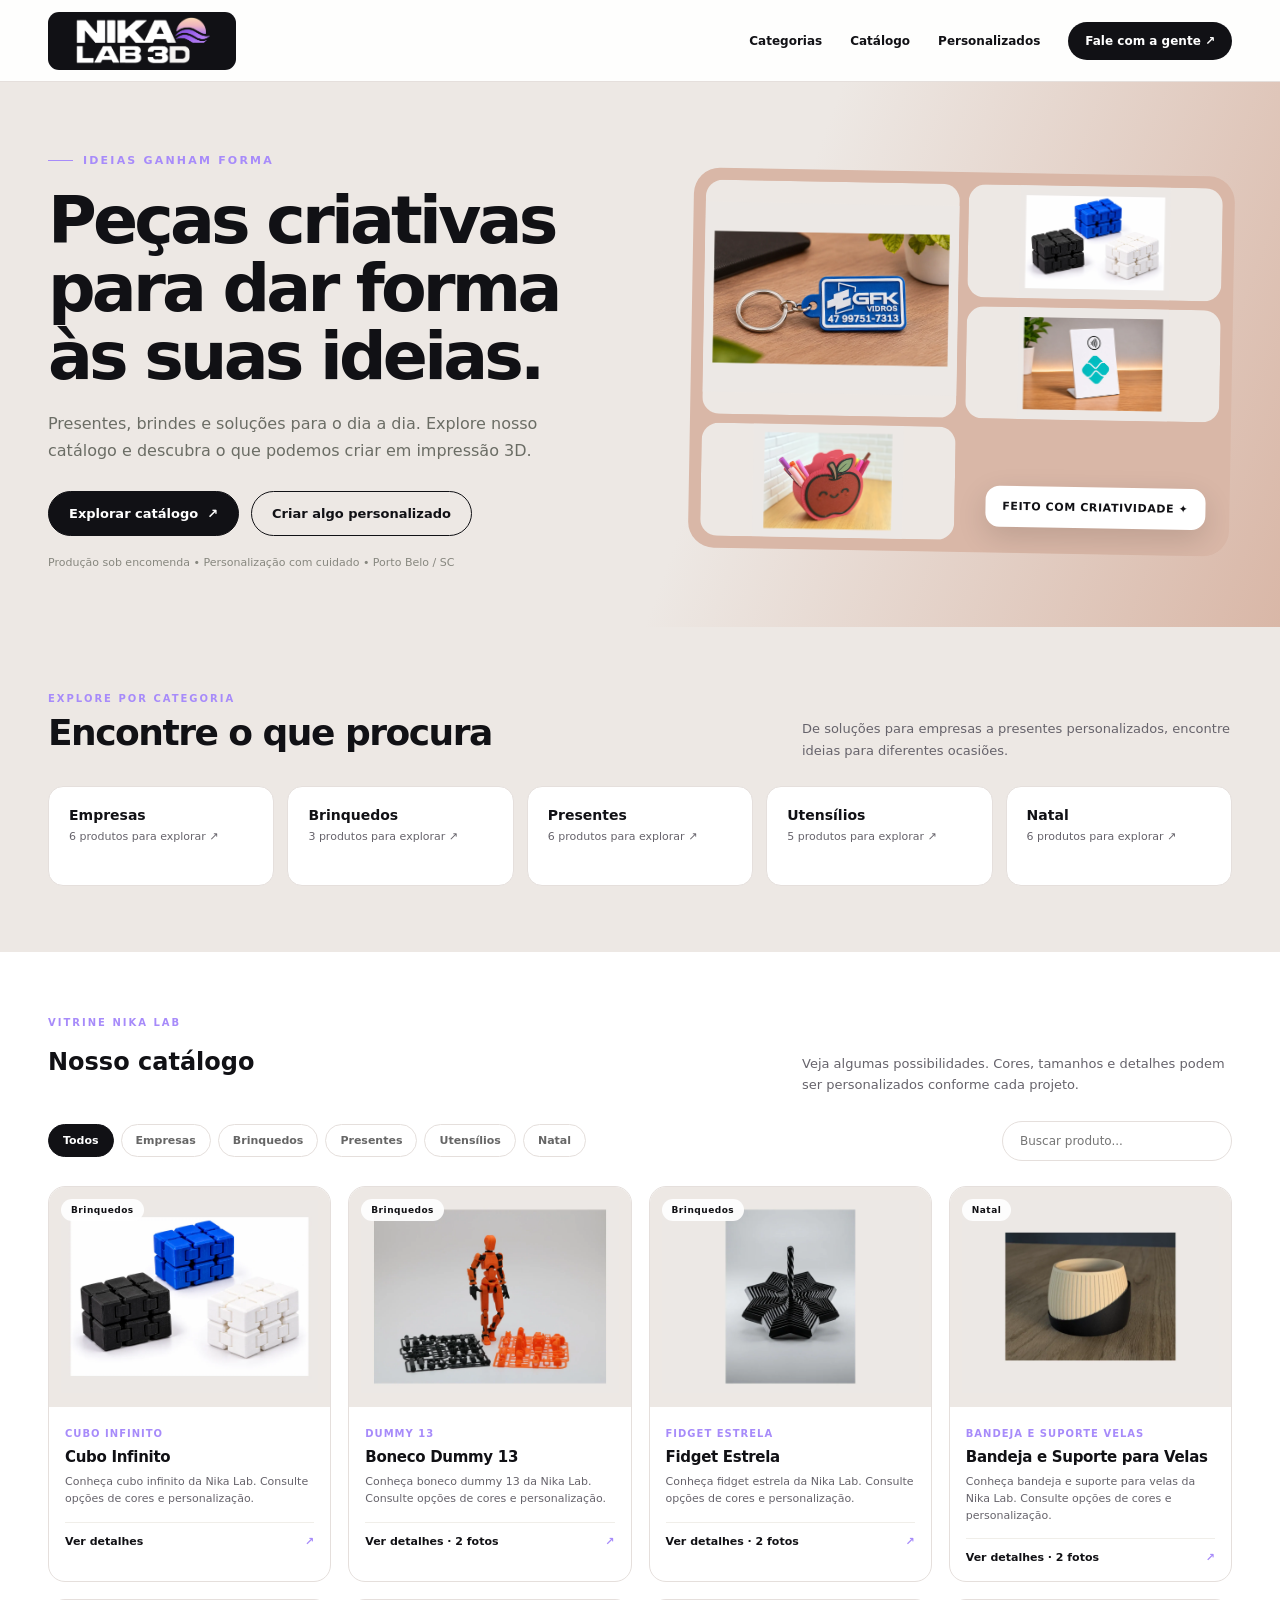
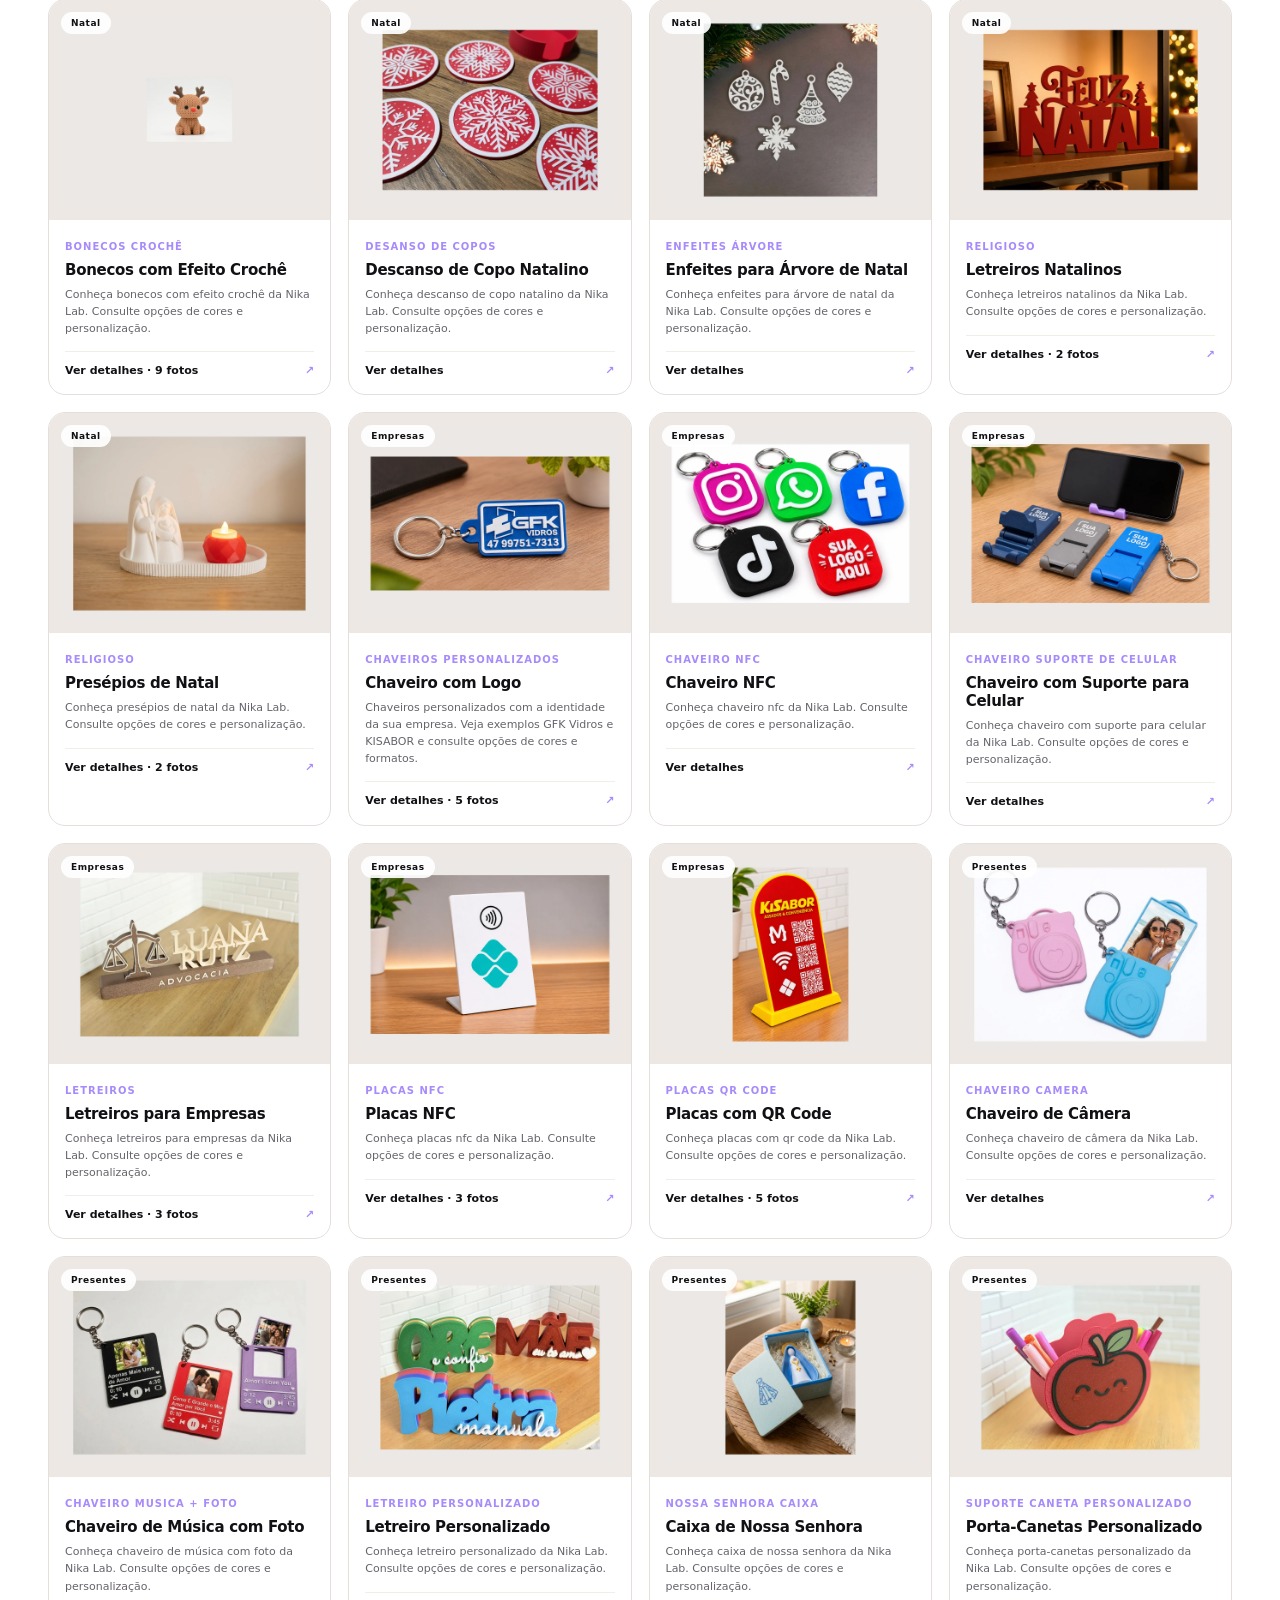
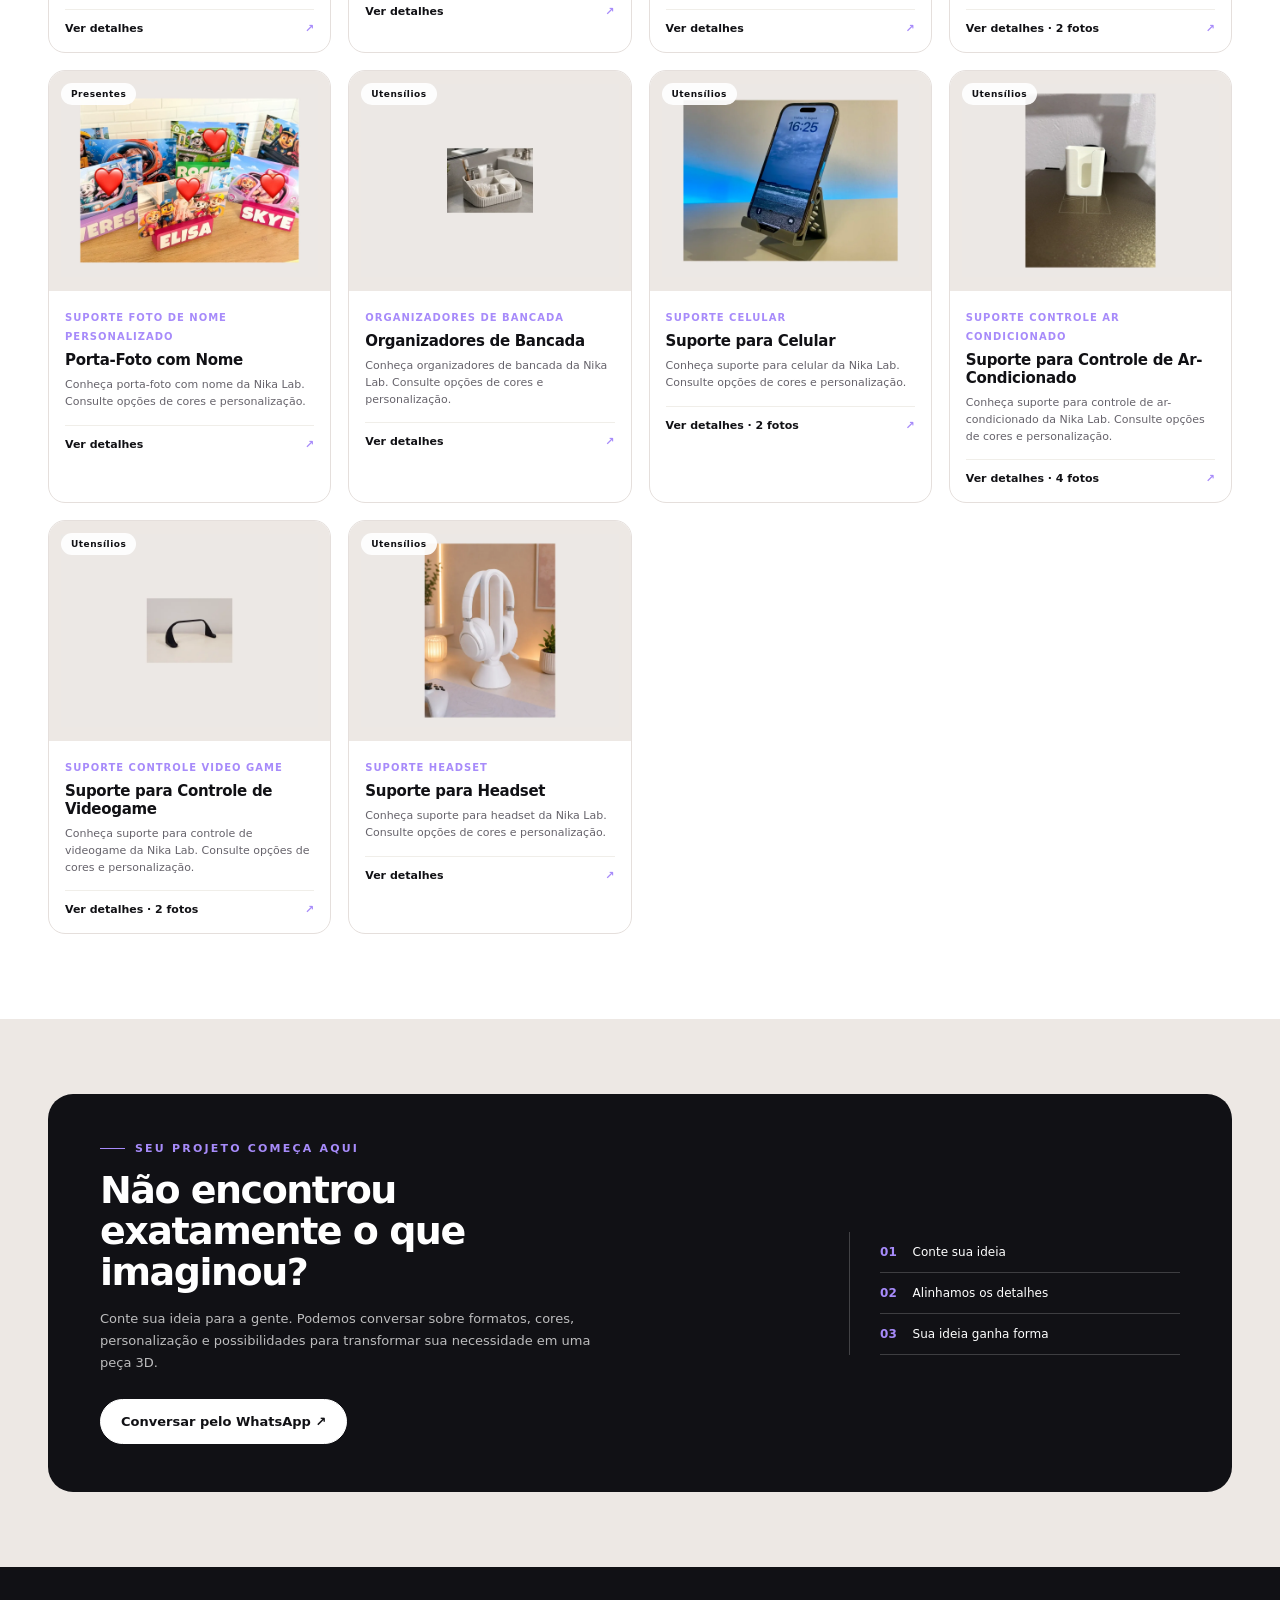
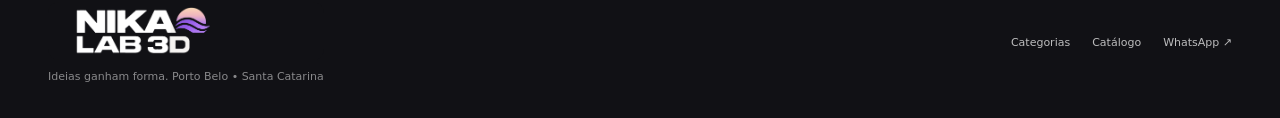
==== index.html @ 54825d22 "ajuste" ====
<!doctype html><html lang="pt-BR">
<head>
<meta charset="utf-8"><meta name="viewport" content="width=device-width,initial-scale=1">
<meta name="description" content="Catálogo Nika Lab 3D — presentes, brindes, soluções criativas e produtos personalizados em impressão 3D.">
<title>Nika Lab 3D | Catálogo</title>
<style>
:root{--ink:#111115;--muted:#66636b;--paper:#ede8e4;--card:#fff;--line:#e5dfdc;--accent:#a78bfa;--accent2:#ede8e4;--green:#111115;--purple:#111115}
*{box-sizing:border-box}html{scroll-behavior:smooth}body{margin:0;background:var(--paper);color:var(--ink);font-family:Inter,ui-sans-serif,system-ui,-apple-system,BlinkMacSystemFont,"Segoe UI",sans-serif}a{color:inherit;text-decoration:none}button{font:inherit;cursor:pointer}.wrap{max-width:1240px;margin:auto;padding:0 28px}
header{height:82px;background:#ffffffed;border-bottom:1px solid var(--line);position:sticky;top:0;z-index:10;backdrop-filter:blur(14px)}.nav{height:100%;display:flex;align-items:center;justify-content:space-between}.brand-logo{display:flex;align-items:center;background:var(--purple);border-radius:11px;padding:5px 9px;height:58px}.brand-logo img{display:block;width:170px;height:48px;object-fit:contain}.navlinks{display:flex;gap:28px;align-items:center;font-size:12px;font-weight:700}.navcta{background:var(--ink);color:#fff;padding:12px 17px;border-radius:999px}
.hero{padding:72px 0 58px;background:linear-gradient(110deg,#f7f6f2 0%,#f7f6f2 58%,#f1e8df 100%);overflow:hidden}.hero-inner{display:grid;grid-template-columns:1.05fr .95fr;gap:45px;align-items:center}.eyebrow{font-size:11px;font-weight:800;letter-spacing:2.2px;text-transform:uppercase;color:var(--accent);display:flex;align-items:center;gap:10px}.eyebrow:before{content:"";width:25px;height:1px;background:var(--accent)}h1{font-size:clamp(42px,5.2vw,68px);line-height:1.02;letter-spacing:-3.8px;margin:20px 0 19px;max-width:610px}.hero p{font-size:16px;line-height:1.7;color:#6b6d65;max-width:490px;margin:0 0 27px}.hero-actions{display:flex;gap:12px;align-items:center;flex-wrap:wrap}.btn{display:inline-flex;align-items:center;justify-content:center;gap:9px;padding:14px 20px;border-radius:999px;font-size:13px;font-weight:750;border:1px solid var(--ink);transition:.2s}.btn.dark{background:var(--ink);color:white}.btn.light{background:transparent}.btn:hover{transform:translateY(-2px)}.hero-note{font-size:11px;color:#87877f;margin-top:20px}.hero-art{height:380px;position:relative;border-radius:26px;background:#e8ded3;overflow:hidden;display:grid;grid-template-columns:1fr 1fr;gap:9px;padding:12px;transform:rotate(1deg)}.hero-art img{width:100%;height:100%;min-height:0;object-fit:cover;border-radius:17px}.hero-art img:first-child{grid-row:span 2}.hero-stamp{position:absolute;bottom:26px;right:24px;background:white;padding:14px 17px;border-radius:14px;box-shadow:0 10px 30px #0002;font-size:11px;font-weight:800;letter-spacing:.6px}
.section{padding:66px 0}.section-head{display:flex;justify-content:space-between;align-items:end;gap:25px;margin-bottom:25px}.kicker{font-size:10px;text-transform:uppercase;letter-spacing:2px;color:var(--accent);font-weight:850}.section h2{font-size:36px;letter-spacing:-1.5px;margin:8px 0}.section-head p{max-width:430px;color:var(--muted);font-size:13px;line-height:1.65;margin:0}.category-grid{display:grid;grid-template-columns:repeat(5,1fr);gap:13px}.category{background:#fff;border:1px solid var(--line);border-radius:15px;padding:20px;min-height:100px;transition:.2s}.category:hover{transform:translateY(-3px);border-color:#d7c7bb}.category b{display:block;font-size:14px}.category span{font-size:11px;color:var(--muted);display:block;margin-top:7px}
.catalog{padding:65px 0 85px;background:#fff}.catalog-tools{display:flex;justify-content:space-between;gap:15px;align-items:center;margin:25px 0}.filters{display:flex;gap:7px;flex-wrap:wrap}.filter{border:1px solid var(--line);background:white;border-radius:999px;padding:9px 14px;font-size:11px;font-weight:750;color:#666}.filter.active{background:var(--ink);border-color:var(--ink);color:white}.search{border:1px solid var(--line);border-radius:999px;padding:12px 17px;width:230px;font:inherit;font-size:12px;outline:none}.search:focus{border-color:var(--accent)}.grid{display:grid;grid-template-columns:repeat(4,1fr);gap:17px}.product{border:1px solid var(--line);border-radius:17px;overflow:hidden;background:white;transition:.22s;cursor:pointer}.product:hover{transform:translateY(-4px);box-shadow:0 12px 28px #24251c0d;border-color:#ddd5cb}.product-img{height:220px;background:#f0eee9;position:relative;overflow:hidden;display:flex;align-items:center;justify-content:center}.product-img img{width:100%;height:100%;object-fit:contain;padding:8px;transition:transform .4s}.product:hover .product-img img{transform:scale(1.035)}.tag{position:absolute;top:12px;left:12px;background:#ffffffeb;border-radius:999px;padding:6px 10px;font-size:9px;font-weight:800;letter-spacing:.5px}.product-info{padding:15px 16px 17px}.product-info small{font-size:10px;color:var(--accent);font-weight:800;text-transform:uppercase;letter-spacing:1px}.product-info h3{font-size:15px;margin:7px 0;letter-spacing:-.3px}.product-info p{font-size:11px;line-height:1.55;color:var(--muted);margin:0;min-height:35px}.product-foot{display:flex;justify-content:space-between;align-items:center;border-top:1px solid #f0eee9;margin-top:14px;padding-top:12px;font-size:11px;font-weight:750}.product-foot span:last-child{color:var(--accent)}.no-image{font-size:11px;color:#9b988f;letter-spacing:.3px}
.custom{padding:75px 0}.custom-box{background:var(--green);border-radius:25px;padding:48px 52px;color:white;display:grid;grid-template-columns:1.5fr .7fr;gap:40px;align-items:center}.custom-box h2{font-size:38px;line-height:1.08;letter-spacing:-1.5px;max-width:520px;margin:15px 0}.custom-box p{color:#ffffffb8;font-size:13px;line-height:1.7;max-width:510px}.custom-box .btn{background:white;color:var(--ink);border-color:white;margin-top:12px}.custom-aside{border-left:1px solid #ffffff35;padding-left:30px}.custom-aside div{padding:13px 0;border-bottom:1px solid #ffffff30;font-size:12px}.custom-aside b{color:#f2a48c;margin-right:12px}footer{background:#22231f;color:white;padding:35px 0}.footer-inner{display:flex;justify-content:space-between;align-items:center;gap:25px}.footer-inner p{color:#ffffff80;font-size:11px;margin:10px 0 0}.footer-links{display:flex;gap:22px;font-size:11px;color:#ffffffb8}
.modal{display:none;position:fixed;inset:0;background:#161713b8;z-index:30;align-items:center;justify-content:center;padding:20px}.modal.open{display:flex}.modal-box{background:#fff;border-radius:20px;max-width:920px;width:100%;max-height:90vh;overflow:auto;display:grid;grid-template-columns:minmax(0,1.1fr) minmax(0,.9fr);position:relative}.modal-gallery{background:#f0eee9;min-height:440px;height: min(68vh,580px);display:flex;flex-direction:column;padding:16px;gap:12px;min-width:0}.modal-main-frame{height:calc(100% - 76px);min-height:0;display:flex;align-items:center;justify-content:center;overflow:hidden;border-radius:12px;background:#e9e6df}.modal-gallery img#modalMain{display:block;width:100%;height:100%;max-height:none;object-fit:contain;object-position:center}.thumbs{display:flex;gap:8px;overflow-x:auto;max-width:100%;height:64px;flex:0 0 64px;padding:2px}.thumbs img{width:64px;height:60px;flex:0 0 64px;object-fit:cover;border-radius:8px;cursor:pointer;border:2px solid transparent;background:#fff}.thumbs img.selected{border-color:var(--accent)}.modal-copy{padding:42px 35px;align-self:center}.close{position:absolute;right:14px;top:14px;z-index:2;border:0;background:#fff;border-radius:50%;width:36px;height:36px;font-size:22px;box-shadow:0 2px 12px #0002}.modal-copy h2{font-size:29px;letter-spacing:-1px;margin:9px 0}.modal-copy p{color:var(--muted);font-size:13px;line-height:1.7}.empty{padding:35px;color:var(--muted);font-size:13px}
@media(max-width:900px){.grid{grid-template-columns:repeat(3,1fr)}.category-grid{grid-template-columns:repeat(3,1fr)}}
@media(max-width:650px){.wrap{padding:0 18px}header{height:68px}.brand-logo{height:48px;padding:4px 7px}.brand-logo img{width:135px;height:40px}.navlinks{gap:10px}.navlinks a:not(.navcta){display:none}.navcta{font-size:10px;padding:10px 12px}.hero{padding:48px 0 35px}.hero-inner{grid-template-columns:1fr}.hero-art{height:275px;max-width:500px}.hero h1{font-size:47px;letter-spacing:-2.6px}.section,.catalog,.custom{padding:48px 0}.section-head{display:block}.section-head p{margin-top:12px}.section h2{font-size:30px}.category-grid{grid-template-columns:repeat(2,1fr)}.grid{grid-template-columns:repeat(2,1fr);gap:10px}.product-img{height:165px}.product-info{padding:12px}.product-info h3{font-size:13px}.product-info p{font-size:10px}.catalog-tools{align-items:stretch;flex-direction:column}.filters{order:2}.search{width:100%}.custom-box{grid-template-columns:1fr;padding:30px 24px}.custom-box h2{font-size:30px}.custom-aside{border-left:0;border-top:1px solid #ffffff35;padding:14px 0 0}.footer-inner{align-items:flex-start;flex-direction:column}.modal{padding:10px}.modal-box{grid-template-columns:1fr;max-height:94vh}.modal-gallery{min-height:0;height: min(48vh,390px);padding:10px;gap:8px}.modal-main-frame{height:calc(100% - 68px)}.thumbs{height:58px;flex-basis:58px}.thumbs img{height:54px;width:58px;flex-basis:58px}.modal-copy{padding:20px 22px}.modal-copy h2{font-size:24px}.modal-copy p{font-size:12px}}
</style>

<style>
/* Identidade visual Nika Lab: grafite, marfim, violeta e nude */
.hero{background:linear-gradient(110deg,#ede8e4 0%,#ede8e4 57%,#d9b7a7 100%)}
.hero-art{background:#d9b7a7}
.hero-art img{object-fit:contain;background:#ede8e4}
.navcta,.btn.dark,.filter.active{background:#111115;border-color:#111115}
.custom-box{background:#111115}
.custom-aside b,.custom-box .eyebrow{color:#a78bfa!important}
.product-img{background:#ede8e4}
.product-img img{padding:12px}
.product:hover{border-color:#a78bfa}
.category:hover{border-color:#a78bfa}
footer{background:#111115}
.brand-logo{background:#111115}
.modal{padding:18px;background:rgba(17,17,21,.82)}
.modal-box{width:min(1080px,100%);max-width:1080px;height:min(680px,calc(100dvh - 36px));max-height:calc(100dvh - 36px);overflow:hidden;grid-template-columns:minmax(0,1.35fr) minmax(310px,.8fr);align-items:stretch}
.modal-gallery{height:100%;min-height:0;min-width:0;padding:16px;display:flex;flex-direction:column;gap:10px;background:#ede8e4}
.modal-main-frame{flex:1 1 auto;height:auto;min-height:0;overflow:hidden;background:#ede8e4}
.modal-main-frame img{width:100%;height:100%;object-fit:contain;object-position:center}
.thumbs{height:76px;flex:0 0 76px;overflow-x:auto;overflow-y:hidden;scrollbar-width:thin}
.thumbs img{width:72px;height:70px;flex:0 0 72px;object-fit:contain;background:#fff}
.thumbs img.selected{border-color:#a78bfa}
.modal-copy{align-self:center;min-height:0;max-height:100%;overflow-y:auto;padding:35px 30px}
.modal-copy h2{font-size:clamp(23px,2.5vw,32px)}
.close{background:#fff;box-shadow:0 2px 12px #0002}
@media(max-width:650px){
.modal{padding:8px}
.modal-box{display:flex;flex-direction:column;width:100%;height:calc(100dvh - 16px);max-height:calc(100dvh - 16px);border-radius:16px}
.modal-gallery{flex:1 1 56%;height:auto;min-height:0;padding:10px;gap:7px}
.modal-main-frame{height:auto;flex:1 1 auto;min-height:0}
.thumbs{height:57px;flex:0 0 57px}
.thumbs img{height:53px;width:56px;flex:0 0 56px}
.modal-copy{flex:0 1 auto;max-height:39%;width:100%;padding:15px 18px 18px;overflow-y:auto}
.modal-copy h2{font-size:21px;margin:5px 0}
.modal-copy p{margin:7px 0;font-size:11px;line-height:1.45}
.modal-copy .btn{padding:11px 16px}
}
</style>
<style>
/* V4: todas as imagens possuem canvas 4:3 com margens consistentes */
.modal-gallery{overflow:hidden!important}
.modal-main-frame{aspect-ratio:4/3;max-height:100%;min-height:0!important;width:100%;margin:auto;flex:1 1 auto!important}
.modal-main-frame img,#modalMain{display:block;width:100%!important;height:100%!important;object-fit:contain!important;object-position:center!important}
.thumbs{overflow-x:auto!important;overflow-y:hidden!important;scrollbar-width:thin}
.thumbs img{object-fit:contain!important}
.product-img img{object-fit:contain!important}
@media(max-width:650px){.modal-gallery{flex:1 1 60%!important}.modal-copy{max-height:36%!important}}
</style></head><body>
<header><div class="wrap nav"><a class="brand-logo" href="#" aria-label="Nika Lab 3D"><img src="assets/nika-lab-logo.png" alt="Nika Lab 3D"></a><nav class="navlinks"><a href="#categorias">Categorias</a><a href="#catalogo">Catálogo</a><a href="#sobre">Personalizados</a><a class="navcta" href="https://wa.me/5547997778683" target="_blank" rel="noopener">Fale com a gente ↗</a></nav></div></header>
<section class="hero"><div class="wrap hero-inner"><div><div class="eyebrow">Ideias ganham forma</div><h1>Peças criativas para dar forma às suas ideias.</h1><p>Presentes, brindes e soluções para o dia a dia. Explore nosso catálogo e descubra o que podemos criar em impressão 3D.</p><div class="hero-actions"><a class="btn dark" href="#catalogo">Explorar catálogo <span>↗</span></a><a class="btn light" href="https://wa.me/5547997778683" target="_blank" rel="noopener">Criar algo personalizado</a></div><div class="hero-note">Produção sob encomenda • Personalização com cuidado • Porto Belo / SC</div></div><div class="hero-art" id="heroArt"></div></div></section>
<section class="section" id="categorias"><div class="wrap"><div class="section-head"><div><div class="kicker">Explore por categoria</div><h2>Encontre o que procura</h2></div><p>De soluções para empresas a presentes personalizados, encontre ideias para diferentes ocasiões.</p></div><div class="category-grid" id="categoryCards"></div></div></section>
<section class="catalog" id="catalogo"><div class="wrap"><div class="section-head"><div><div class="kicker">Vitrine Nika Lab</div><h2>Nosso catálogo</h2></div><p>Veja algumas possibilidades. Cores, tamanhos e detalhes podem ser personalizados conforme cada projeto.</p></div><div class="catalog-tools"><div class="filters" id="filters"></div><input class="search" id="search" type="search" placeholder="Buscar produto..."></div><div class="grid" id="products"></div></div></section>
<section class="custom" id="sobre"><div class="wrap"><div class="custom-box"><div><div class="eyebrow" style="color:#f2a48c">Seu projeto começa aqui</div><h2>Não encontrou exatamente o que imaginou?</h2><p>Conte sua ideia para a gente. Podemos conversar sobre formatos, cores, personalização e possibilidades para transformar sua necessidade em uma peça 3D.</p><a class="btn" href="https://wa.me/5547997778683?text=Ol%C3%A1%21%20Vim%20pelo%20cat%C3%A1logo%20da%20Nika%20Lab%203D%20e%20quero%20conversar%20sobre%20um%20projeto." target="_blank" rel="noopener">Conversar pelo WhatsApp ↗</a></div><div class="custom-aside"><div><b>01</b> Conte sua ideia</div><div><b>02</b> Alinhamos os detalhes</div><div><b>03</b> Sua ideia ganha forma</div></div></div></div></section>
<footer><div class="wrap footer-inner"><div><div class="brand-logo"><img src="assets/nika-lab-logo.png" alt="Nika Lab 3D"></div><p>Ideias ganham forma. Porto Belo • Santa Catarina</p></div><div class="footer-links"><a href="#categorias">Categorias</a><a href="#catalogo">Catálogo</a><a href="https://wa.me/5547997778683" target="_blank" rel="noopener">WhatsApp ↗</a></div></div></footer>
<div class="modal" id="modal"><div class="modal-box"><button class="close" id="close" aria-label="Fechar">×</button><div class="modal-gallery"><div class="modal-main-frame"><img id="modalMain" alt=""></div><div class="thumbs" id="thumbs"></div></div><div class="modal-copy"><div class="kicker" id="modalSub"></div><h2 id="modalTitle"></h2><p id="modalDesc"></p><a class="btn dark" id="modalWhatsapp" target="_blank" rel="noopener">Consultar este produto ↗</a><p style="font-size:10px;margin-top:14px">Produto sob encomenda. Consulte disponibilidade, cores e personalizações.</p></div></div></div>
<script>
const wa='5547997778683';
const products=[{"cat": "Brinquedos", "sub": "Cubo Infinito", "name": "Cubo Infinito", "desc": "Conheça cubo infinito da Nika Lab. Consulte opções de cores e personalização.", "images": ["assets/produto-001.webp"]}, {"cat": "Brinquedos", "sub": "Dummy 13", "name": "Boneco Dummy 13", "desc": "Conheça boneco dummy 13 da Nika Lab. Consulte opções de cores e personalização.", "images": ["assets/produto-002.webp", "assets/produto-003.webp"]}, {"cat": "Brinquedos", "sub": "Fidget Estrela", "name": "Fidget Estrela", "desc": "Conheça fidget estrela da Nika Lab. Consulte opções de cores e personalização.", "images": ["assets/produto-004.webp", "assets/produto-005.webp"]}, {"cat": "Natal", "sub": "Bandeja e suporte velas", "name": "Bandeja e Suporte para Velas", "desc": "Conheça bandeja e suporte para velas da Nika Lab. Consulte opções de cores e personalização.", "images": ["assets/produto-006.webp", "assets/produto-007.webp"]}, {"cat": "Natal", "sub": "Bonecos Crochê", "name": "Bonecos com Efeito Crochê", "desc": "Conheça bonecos com efeito crochê da Nika Lab. Consulte opções de cores e personalização.", "images": ["assets/produto-008.webp", "assets/produto-009.webp", "assets/produto-010.webp", "assets/produto-011.webp", "assets/produto-012.webp", "assets/produto-013.webp", "assets/produto-014.webp", "assets/produto-015.webp", "assets/produto-016.webp"]}, {"cat": "Natal", "sub": "Desanso de copos", "name": "Descanso de Copo Natalino", "desc": "Conheça descanso de copo natalino da Nika Lab. Consulte opções de cores e personalização.", "images": ["assets/produto-017.webp"]}, {"cat": "Natal", "sub": "Enfeites árvore", "name": "Enfeites para Árvore de Natal", "desc": "Conheça enfeites para árvore de natal da Nika Lab. Consulte opções de cores e personalização.", "images": ["assets/produto-018.webp"]}, {"cat": "Natal", "sub": "Religioso", "name": "Letreiros Natalinos", "desc": "Conheça letreiros natalinos da Nika Lab. Consulte opções de cores e personalização.", "images": ["assets/produto-019.webp", "assets/produto-020.webp"]}, {"cat": "Natal", "sub": "Religioso", "name": "Presépios de Natal", "desc": "Conheça presépios de natal da Nika Lab. Consulte opções de cores e personalização.", "images": ["assets/produto-021.webp", "assets/produto-022.webp"]}, {"cat": "Empresas", "sub": "Chaveiros Personalizados", "name": "Chaveiro com Logo", "desc": "Chaveiros personalizados com a identidade da sua empresa. Veja exemplos GFK Vidros e KISABOR e consulte opções de cores e formatos.", "images": ["assets/produto-023.webp", "assets/produto-024.webp", "assets/produto-025.webp", "assets/produto-026.webp", "assets/produto-027.webp"]}, {"cat": "Empresas", "sub": "Chaveiro NFC", "name": "Chaveiro NFC", "desc": "Conheça chaveiro nfc da Nika Lab. Consulte opções de cores e personalização.", "images": ["assets/produto-028.webp"]}, {"cat": "Empresas", "sub": "Chaveiro Suporte de Celular", "name": "Chaveiro com Suporte para Celular", "desc": "Conheça chaveiro com suporte para celular da Nika Lab. Consulte opções de cores e personalização.", "images": ["assets/produto-029.webp"]}, {"cat": "Empresas", "sub": "Letreiros", "name": "Letreiros para Empresas", "desc": "Conheça letreiros para empresas da Nika Lab. Consulte opções de cores e personalização.", "images": ["assets/produto-030.webp", "assets/produto-031.webp", "assets/produto-032.webp"]}, {"cat": "Empresas", "sub": "Placas NFC", "name": "Placas NFC", "desc": "Conheça placas nfc da Nika Lab. Consulte opções de cores e personalização.", "images": ["assets/produto-033.webp", "assets/produto-034.webp", "assets/produto-035.webp"]}, {"cat": "Empresas", "sub": "Placas QR Code", "name": "Placas com QR Code", "desc": "Conheça placas com qr code da Nika Lab. Consulte opções de cores e personalização.", "images": ["assets/produto-036.webp", "assets/produto-037.webp", "assets/produto-038.webp", "assets/produto-039.webp", "assets/produto-040.webp"]}, {"cat": "Presentes", "sub": "Chaveiro Camera", "name": "Chaveiro de Câmera", "desc": "Conheça chaveiro de câmera da Nika Lab. Consulte opções de cores e personalização.", "images": ["assets/produto-041.webp"]}, {"cat": "Presentes", "sub": "Chaveiro musica + foto", "name": "Chaveiro de Música com Foto", "desc": "Conheça chaveiro de música com foto da Nika Lab. Consulte opções de cores e personalização.", "images": ["assets/produto-042.webp"]}, {"cat": "Presentes", "sub": "Letreiro personalizado", "name": "Letreiro Personalizado", "desc": "Conheça letreiro personalizado da Nika Lab. Consulte opções de cores e personalização.", "images": ["assets/produto-043.webp"]}, {"cat": "Presentes", "sub": "Nossa senhora Caixa", "name": "Caixa de Nossa Senhora", "desc": "Conheça caixa de nossa senhora da Nika Lab. Consulte opções de cores e personalização.", "images": ["assets/produto-044.webp"]}, {"cat": "Presentes", "sub": "Suporte caneta personalizado", "name": "Porta-Canetas Personalizado", "desc": "Conheça porta-canetas personalizado da Nika Lab. Consulte opções de cores e personalização.", "images": ["assets/produto-045.webp", "assets/produto-046.webp"]}, {"cat": "Presentes", "sub": "Suporte foto de nome personalizado", "name": "Porta-Foto com Nome", "desc": "Conheça porta-foto com nome da Nika Lab. Consulte opções de cores e personalização.", "images": ["assets/produto-047.webp"]}, {"cat": "Utensílios", "sub": "Organizadores de bancada", "name": "Organizadores de Bancada", "desc": "Conheça organizadores de bancada da Nika Lab. Consulte opções de cores e personalização.", "images": ["assets/produto-048.webp"]}, {"cat": "Utensílios", "sub": "Suporte Celular", "name": "Suporte para Celular", "desc": "Conheça suporte para celular da Nika Lab. Consulte opções de cores e personalização.", "images": ["assets/produto-049.webp", "assets/produto-050.webp"]}, {"cat": "Utensílios", "sub": "Suporte Controle Ar Condicionado", "name": "Suporte para Controle de Ar-Condicionado", "desc": "Conheça suporte para controle de ar-condicionado da Nika Lab. Consulte opções de cores e personalização.", "images": ["assets/produto-051.webp", "assets/produto-052.webp", "assets/produto-053.webp", "assets/produto-054.webp"]}, {"cat": "Utensílios", "sub": "Suporte Controle Video game", "name": "Suporte para Controle de Videogame", "desc": "Conheça suporte para controle de videogame da Nika Lab. Consulte opções de cores e personalização.", "images": ["assets/produto-055.webp", "assets/produto-056.webp"]}, {"cat": "Utensílios", "sub": "Suporte Headset", "name": "Suporte para Headset", "desc": "Conheça suporte para headset da Nika Lab. Consulte opções de cores e personalização.", "images": ["assets/produto-057.webp"]}];
const categories=['Empresas','Brinquedos','Presentes','Utensílios','Natal'];
let active='Todos';
const $=s=>document.querySelector(s);
function renderFilters(){ $('#filters').innerHTML=['Todos',...categories].map(c=>`<button class="filter ${active===c?'active':''}" data-cat="${c}">${c}</button>`).join('');document.querySelectorAll('.filter').forEach(b=>b.onclick=()=>{active=b.dataset.cat;renderFilters();renderProducts();}); }
function setFilter(c){active=c;renderFilters();renderProducts();document.querySelector('#catalogo').scrollIntoView({behavior:'smooth'});}
function renderCategories(){const counts=categories.map(c=>products.filter(p=>p.cat===c).length);$('#categoryCards').innerHTML=categories.map((c,i)=>`<a class="category" href="#catalogo" data-category="${c}"><b>${c}</b><span>${counts[i]} produtos para explorar ↗</span></a>`).join('');document.querySelectorAll('.category').forEach(el=>el.onclick=()=>{active=el.dataset.category;renderFilters();renderProducts();});}
function renderProducts(){let q=$('#search').value.toLowerCase();let list=products.filter(p=>(active==='Todos'||p.cat===active)&&(`${p.name} ${p.cat} ${p.sub} ${p.desc}`).toLowerCase().includes(q));$('#products').innerHTML=list.length?list.map(p=>{let idx=products.indexOf(p);let src=p.images[0];return `<article class="product" data-index="${idx}"><div class="product-img">${src?`<img src="${src}" alt="${p.name}" loading="lazy">`:'<span class="no-image">Imagem em breve</span>'}<span class="tag">${p.cat}</span></div><div class="product-info"><small>${p.sub}</small><h3>${p.name}</h3><p>${p.desc}</p><div class="product-foot"><span>Ver detalhes${p.images.length>1?' · '+p.images.length+' fotos':''}</span><span>↗</span></div></div></article>`}).join(''):`<div class="empty">Não encontramos produtos com esse termo. Tente outra busca.</div>`;document.querySelectorAll('.product').forEach(el=>el.onclick=()=>openProduct(+el.dataset.index));}
function openProduct(i){let p=products[i];$('#modalTitle').textContent=p.name;$('#modalSub').textContent=p.cat+' / '+p.sub;$('#modalDesc').textContent=p.desc;let main=$('#modalMain');let thumbs=$('#thumbs');if(p.images.length){main.src=p.images[0];main.alt=p.name;thumbs.innerHTML=p.images.map((src,j)=>`<img src="${src}" class="${j===0?'selected':''}" data-src="${src}" alt="Imagem ${j+1} de ${p.name}">`).join('');}else{main.removeAttribute('src');main.alt='Imagem indisponível';thumbs.innerHTML='';}document.querySelectorAll('#thumbs img').forEach(t=>t.onclick=()=>{main.src=t.dataset.src;document.querySelectorAll('#thumbs img').forEach(x=>x.classList.remove('selected'));t.classList.add('selected');});$('#modalWhatsapp').href=`https://wa.me/${wa}?text=${encodeURIComponent('Olá! Vi o catálogo da Nika Lab 3D e gostaria de saber mais sobre: '+p.name+'.')}`;$('#modal').classList.add('open');document.body.style.overflow='hidden';}
function closeModal(){$('#modal').classList.remove('open');document.body.style.overflow='';}
$('#close').onclick=closeModal;$('#modal').onclick=e=>{if(e.target.id==='modal')closeModal();};document.addEventListener('keydown',e=>{if(e.key==='Escape')closeModal();});$('#search').addEventListener('input',renderProducts);
const heroImages=["assets/produto-023.webp", "assets/produto-001.webp", "assets/produto-033.webp", "assets/produto-045.webp"];
$('#heroArt').innerHTML=heroImages.map((src,i)=>`<img src="${src}" alt="Produto Nika Lab ${i+1}" ${i?"loading='lazy'":''}>`).join('')+`<div class="hero-stamp">FEITO COM CRIATIVIDADE ✦</div>`;
renderFilters();renderCategories();renderProducts();
</script></body></html>
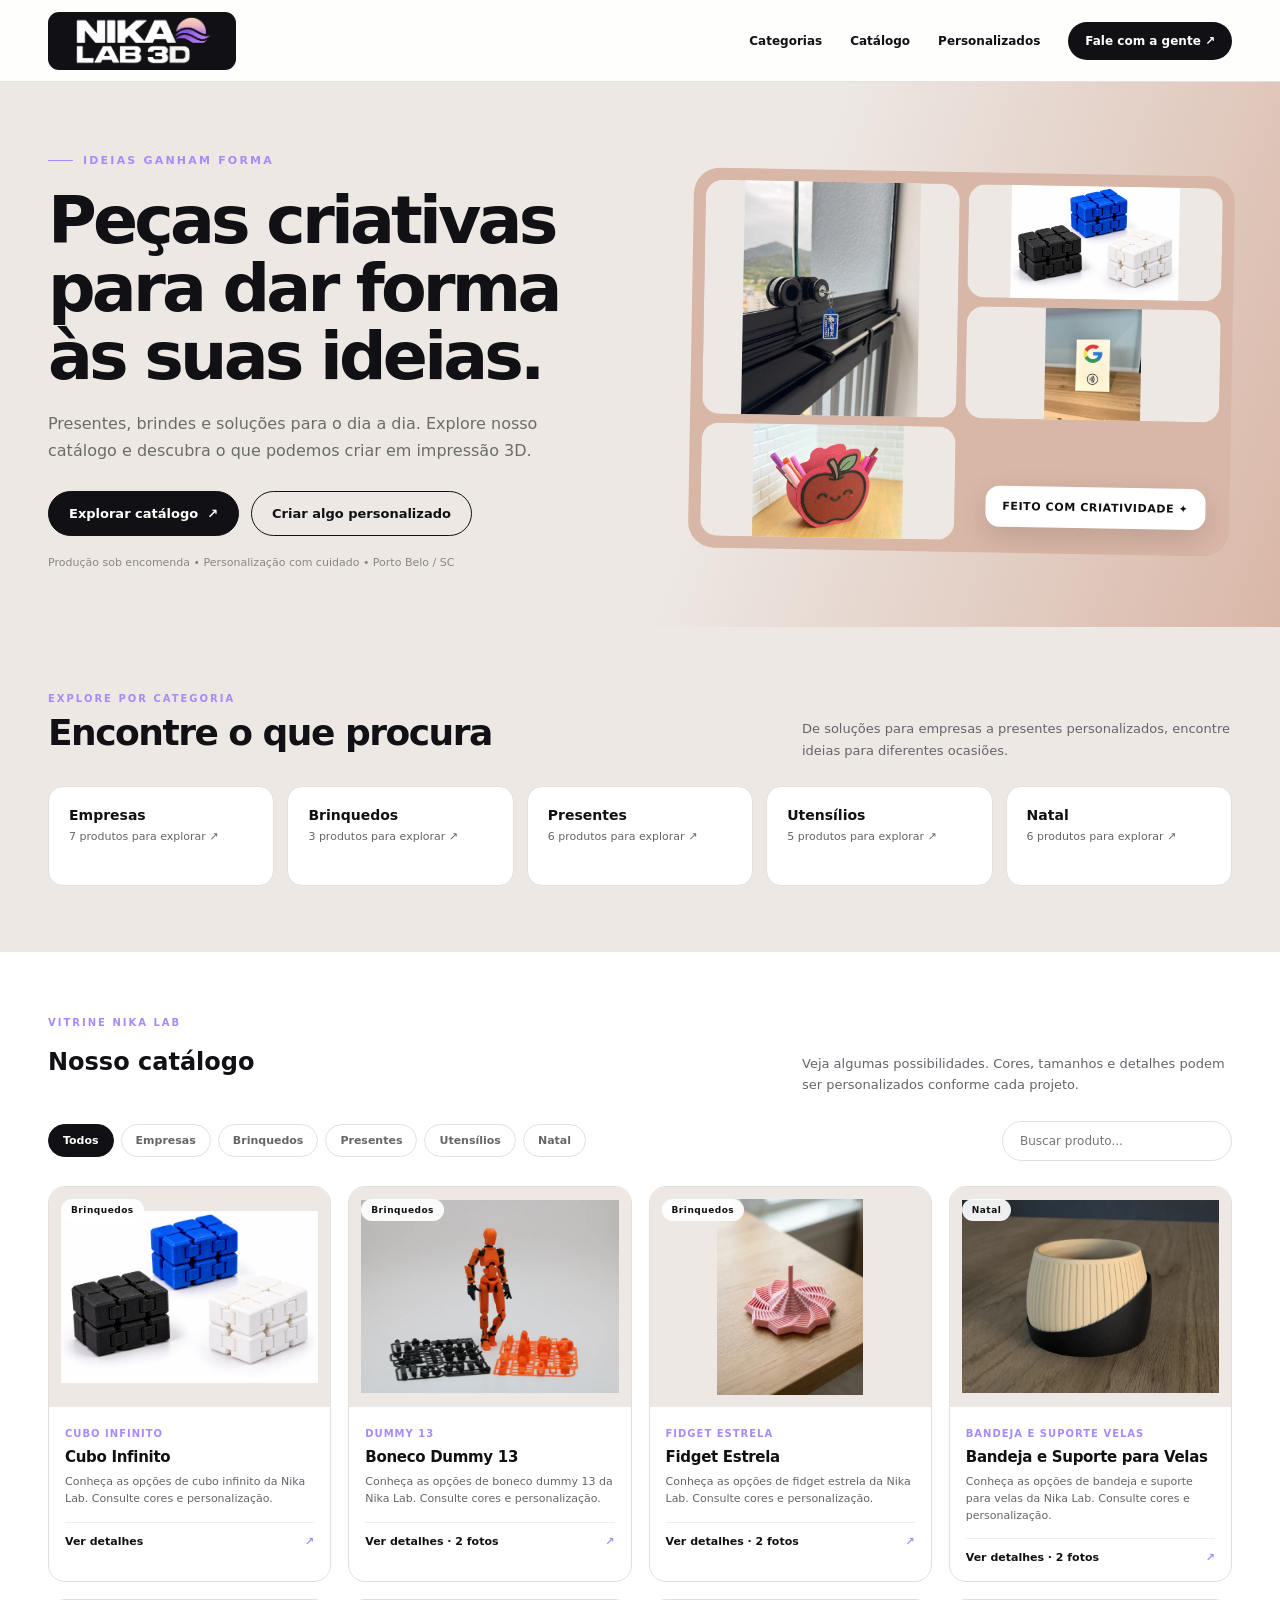
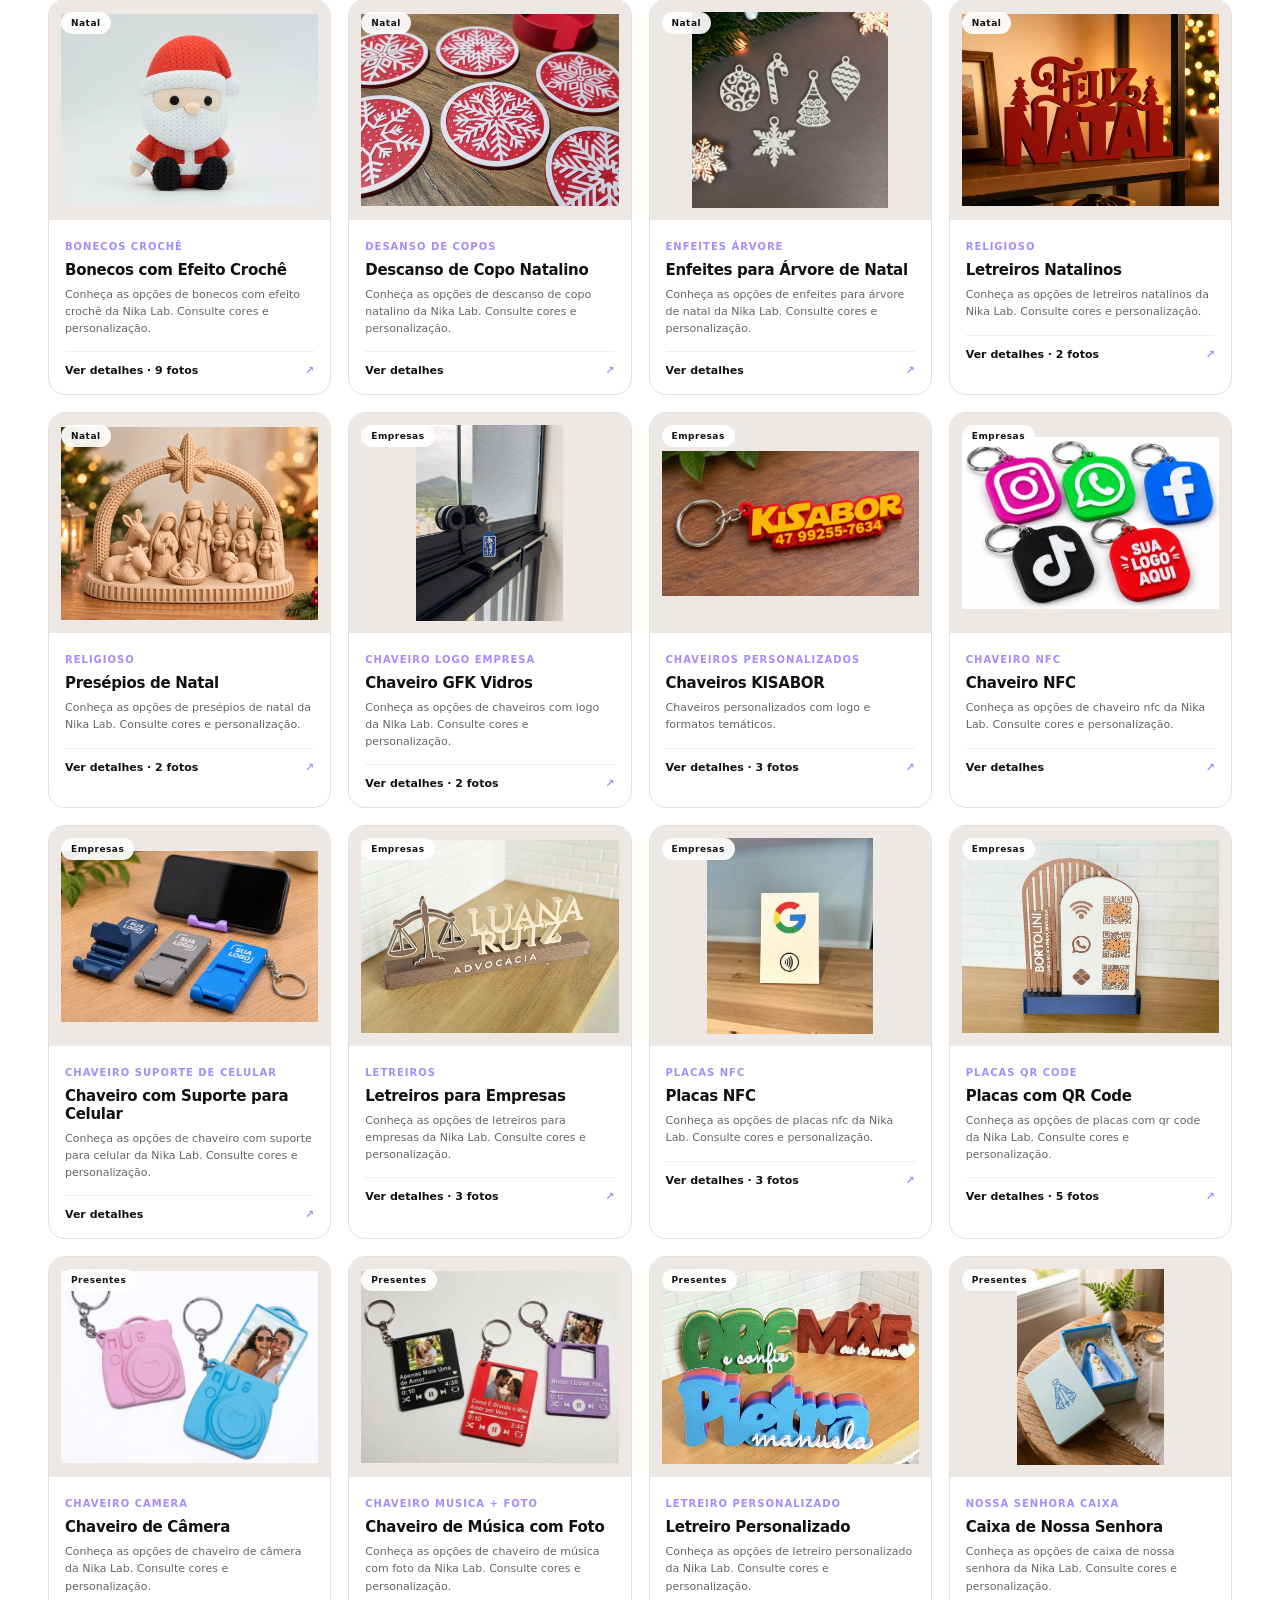
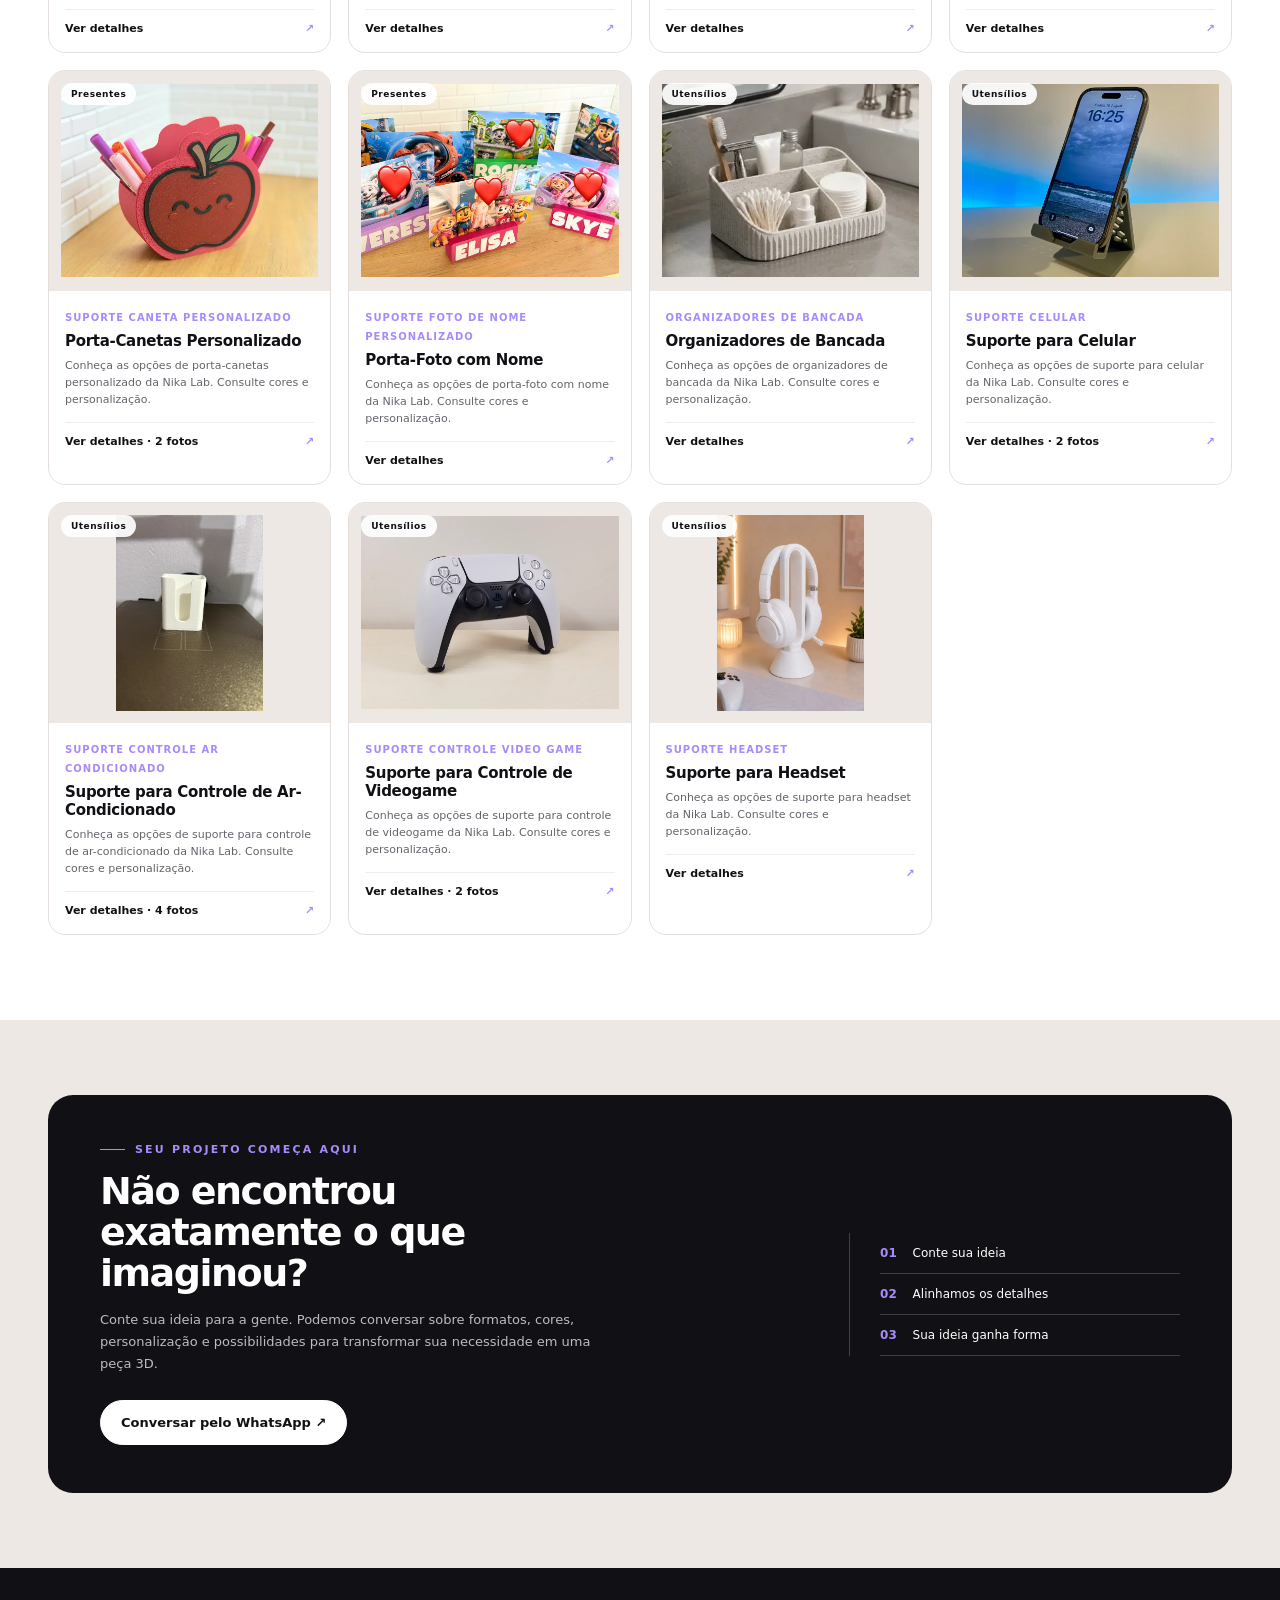
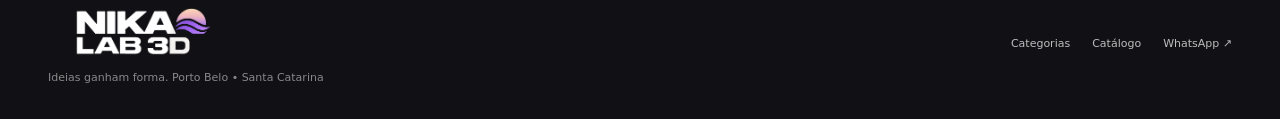
==== commit 48779fc7: "testando_1" ====
--- a/index.html
+++ b/index.html
@@ -54,16 +54,7 @@
 .modal-copy .btn{padding:11px 16px}
 }
 </style>
-<style>
-/* V4: todas as imagens possuem canvas 4:3 com margens consistentes */
-.modal-gallery{overflow:hidden!important}
-.modal-main-frame{aspect-ratio:4/3;max-height:100%;min-height:0!important;width:100%;margin:auto;flex:1 1 auto!important}
-.modal-main-frame img,#modalMain{display:block;width:100%!important;height:100%!important;object-fit:contain!important;object-position:center!important}
-.thumbs{overflow-x:auto!important;overflow-y:hidden!important;scrollbar-width:thin}
-.thumbs img{object-fit:contain!important}
-.product-img img{object-fit:contain!important}
-@media(max-width:650px){.modal-gallery{flex:1 1 60%!important}.modal-copy{max-height:36%!important}}
-</style></head><body>
+</head><body>
 <header><div class="wrap nav"><a class="brand-logo" href="#" aria-label="Nika Lab 3D"><img src="assets/nika-lab-logo.png" alt="Nika Lab 3D"></a><nav class="navlinks"><a href="#categorias">Categorias</a><a href="#catalogo">Catálogo</a><a href="#sobre">Personalizados</a><a class="navcta" href="https://wa.me/5547997778683" target="_blank" rel="noopener">Fale com a gente ↗</a></nav></div></header>
 <section class="hero"><div class="wrap hero-inner"><div><div class="eyebrow">Ideias ganham forma</div><h1>Peças criativas para dar forma às suas ideias.</h1><p>Presentes, brindes e soluções para o dia a dia. Explore nosso catálogo e descubra o que podemos criar em impressão 3D.</p><div class="hero-actions"><a class="btn dark" href="#catalogo">Explorar catálogo <span>↗</span></a><a class="btn light" href="https://wa.me/5547997778683" target="_blank" rel="noopener">Criar algo personalizado</a></div><div class="hero-note">Produção sob encomenda • Personalização com cuidado • Porto Belo / SC</div></div><div class="hero-art" id="heroArt"></div></div></section>
 <section class="section" id="categorias"><div class="wrap"><div class="section-head"><div><div class="kicker">Explore por categoria</div><h2>Encontre o que procura</h2></div><p>De soluções para empresas a presentes personalizados, encontre ideias para diferentes ocasiões.</p></div><div class="category-grid" id="categoryCards"></div></div></section>
@@ -73,7 +64,7 @@
 <div class="modal" id="modal"><div class="modal-box"><button class="close" id="close" aria-label="Fechar">×</button><div class="modal-gallery"><div class="modal-main-frame"><img id="modalMain" alt=""></div><div class="thumbs" id="thumbs"></div></div><div class="modal-copy"><div class="kicker" id="modalSub"></div><h2 id="modalTitle"></h2><p id="modalDesc"></p><a class="btn dark" id="modalWhatsapp" target="_blank" rel="noopener">Consultar este produto ↗</a><p style="font-size:10px;margin-top:14px">Produto sob encomenda. Consulte disponibilidade, cores e personalizações.</p></div></div></div>
 <script>
 const wa='5547997778683';
-const products=[{"cat": "Brinquedos", "sub": "Cubo Infinito", "name": "Cubo Infinito", "desc": "Conheça cubo infinito da Nika Lab. Consulte opções de cores e personalização.", "images": ["assets/produto-001.webp"]}, {"cat": "Brinquedos", "sub": "Dummy 13", "name": "Boneco Dummy 13", "desc": "Conheça boneco dummy 13 da Nika Lab. Consulte opções de cores e personalização.", "images": ["assets/produto-002.webp", "assets/produto-003.webp"]}, {"cat": "Brinquedos", "sub": "Fidget Estrela", "name": "Fidget Estrela", "desc": "Conheça fidget estrela da Nika Lab. Consulte opções de cores e personalização.", "images": ["assets/produto-004.webp", "assets/produto-005.webp"]}, {"cat": "Natal", "sub": "Bandeja e suporte velas", "name": "Bandeja e Suporte para Velas", "desc": "Conheça bandeja e suporte para velas da Nika Lab. Consulte opções de cores e personalização.", "images": ["assets/produto-006.webp", "assets/produto-007.webp"]}, {"cat": "Natal", "sub": "Bonecos Crochê", "name": "Bonecos com Efeito Crochê", "desc": "Conheça bonecos com efeito crochê da Nika Lab. Consulte opções de cores e personalização.", "images": ["assets/produto-008.webp", "assets/produto-009.webp", "assets/produto-010.webp", "assets/produto-011.webp", "assets/produto-012.webp", "assets/produto-013.webp", "assets/produto-014.webp", "assets/produto-015.webp", "assets/produto-016.webp"]}, {"cat": "Natal", "sub": "Desanso de copos", "name": "Descanso de Copo Natalino", "desc": "Conheça descanso de copo natalino da Nika Lab. Consulte opções de cores e personalização.", "images": ["assets/produto-017.webp"]}, {"cat": "Natal", "sub": "Enfeites árvore", "name": "Enfeites para Árvore de Natal", "desc": "Conheça enfeites para árvore de natal da Nika Lab. Consulte opções de cores e personalização.", "images": ["assets/produto-018.webp"]}, {"cat": "Natal", "sub": "Religioso", "name": "Letreiros Natalinos", "desc": "Conheça letreiros natalinos da Nika Lab. Consulte opções de cores e personalização.", "images": ["assets/produto-019.webp", "assets/produto-020.webp"]}, {"cat": "Natal", "sub": "Religioso", "name": "Presépios de Natal", "desc": "Conheça presépios de natal da Nika Lab. Consulte opções de cores e personalização.", "images": ["assets/produto-021.webp", "assets/produto-022.webp"]}, {"cat": "Empresas", "sub": "Chaveiros Personalizados", "name": "Chaveiro com Logo", "desc": "Chaveiros personalizados com a identidade da sua empresa. Veja exemplos GFK Vidros e KISABOR e consulte opções de cores e formatos.", "images": ["assets/produto-023.webp", "assets/produto-024.webp", "assets/produto-025.webp", "assets/produto-026.webp", "assets/produto-027.webp"]}, {"cat": "Empresas", "sub": "Chaveiro NFC", "name": "Chaveiro NFC", "desc": "Conheça chaveiro nfc da Nika Lab. Consulte opções de cores e personalização.", "images": ["assets/produto-028.webp"]}, {"cat": "Empresas", "sub": "Chaveiro Suporte de Celular", "name": "Chaveiro com Suporte para Celular", "desc": "Conheça chaveiro com suporte para celular da Nika Lab. Consulte opções de cores e personalização.", "images": ["assets/produto-029.webp"]}, {"cat": "Empresas", "sub": "Letreiros", "name": "Letreiros para Empresas", "desc": "Conheça letreiros para empresas da Nika Lab. Consulte opções de cores e personalização.", "images": ["assets/produto-030.webp", "assets/produto-031.webp", "assets/produto-032.webp"]}, {"cat": "Empresas", "sub": "Placas NFC", "name": "Placas NFC", "desc": "Conheça placas nfc da Nika Lab. Consulte opções de cores e personalização.", "images": ["assets/produto-033.webp", "assets/produto-034.webp", "assets/produto-035.webp"]}, {"cat": "Empresas", "sub": "Placas QR Code", "name": "Placas com QR Code", "desc": "Conheça placas com qr code da Nika Lab. Consulte opções de cores e personalização.", "images": ["assets/produto-036.webp", "assets/produto-037.webp", "assets/produto-038.webp", "assets/produto-039.webp", "assets/produto-040.webp"]}, {"cat": "Presentes", "sub": "Chaveiro Camera", "name": "Chaveiro de Câmera", "desc": "Conheça chaveiro de câmera da Nika Lab. Consulte opções de cores e personalização.", "images": ["assets/produto-041.webp"]}, {"cat": "Presentes", "sub": "Chaveiro musica + foto", "name": "Chaveiro de Música com Foto", "desc": "Conheça chaveiro de música com foto da Nika Lab. Consulte opções de cores e personalização.", "images": ["assets/produto-042.webp"]}, {"cat": "Presentes", "sub": "Letreiro personalizado", "name": "Letreiro Personalizado", "desc": "Conheça letreiro personalizado da Nika Lab. Consulte opções de cores e personalização.", "images": ["assets/produto-043.webp"]}, {"cat": "Presentes", "sub": "Nossa senhora Caixa", "name": "Caixa de Nossa Senhora", "desc": "Conheça caixa de nossa senhora da Nika Lab. Consulte opções de cores e personalização.", "images": ["assets/produto-044.webp"]}, {"cat": "Presentes", "sub": "Suporte caneta personalizado", "name": "Porta-Canetas Personalizado", "desc": "Conheça porta-canetas personalizado da Nika Lab. Consulte opções de cores e personalização.", "images": ["assets/produto-045.webp", "assets/produto-046.webp"]}, {"cat": "Presentes", "sub": "Suporte foto de nome personalizado", "name": "Porta-Foto com Nome", "desc": "Conheça porta-foto com nome da Nika Lab. Consulte opções de cores e personalização.", "images": ["assets/produto-047.webp"]}, {"cat": "Utensílios", "sub": "Organizadores de bancada", "name": "Organizadores de Bancada", "desc": "Conheça organizadores de bancada da Nika Lab. Consulte opções de cores e personalização.", "images": ["assets/produto-048.webp"]}, {"cat": "Utensílios", "sub": "Suporte Celular", "name": "Suporte para Celular", "desc": "Conheça suporte para celular da Nika Lab. Consulte opções de cores e personalização.", "images": ["assets/produto-049.webp", "assets/produto-050.webp"]}, {"cat": "Utensílios", "sub": "Suporte Controle Ar Condicionado", "name": "Suporte para Controle de Ar-Condicionado", "desc": "Conheça suporte para controle de ar-condicionado da Nika Lab. Consulte opções de cores e personalização.", "images": ["assets/produto-051.webp", "assets/produto-052.webp", "assets/produto-053.webp", "assets/produto-054.webp"]}, {"cat": "Utensílios", "sub": "Suporte Controle Video game", "name": "Suporte para Controle de Videogame", "desc": "Conheça suporte para controle de videogame da Nika Lab. Consulte opções de cores e personalização.", "images": ["assets/produto-055.webp", "assets/produto-056.webp"]}, {"cat": "Utensílios", "sub": "Suporte Headset", "name": "Suporte para Headset", "desc": "Conheça suporte para headset da Nika Lab. Consulte opções de cores e personalização.", "images": ["assets/produto-057.webp"]}];
+const products=[{"cat": "Brinquedos", "sub": "Cubo Infinito", "name": "Cubo Infinito", "desc": "Conheça as opções de cubo infinito da Nika Lab. Consulte cores e personalização.", "images": ["assets/produto-001.webp"]}, {"cat": "Brinquedos", "sub": "Dummy 13", "name": "Boneco Dummy 13", "desc": "Conheça as opções de boneco dummy 13 da Nika Lab. Consulte cores e personalização.", "images": ["assets/produto-002.webp", "assets/produto-003.webp"]}, {"cat": "Brinquedos", "sub": "Fidget Estrela", "name": "Fidget Estrela", "desc": "Conheça as opções de fidget estrela da Nika Lab. Consulte cores e personalização.", "images": ["assets/produto-004.webp", "assets/produto-005.webp"]}, {"cat": "Natal", "sub": "Bandeja e suporte velas", "name": "Bandeja e Suporte para Velas", "desc": "Conheça as opções de bandeja e suporte para velas da Nika Lab. Consulte cores e personalização.", "images": ["assets/produto-006.webp", "assets/produto-007.webp"]}, {"cat": "Natal", "sub": "Bonecos Crochê", "name": "Bonecos com Efeito Crochê", "desc": "Conheça as opções de bonecos com efeito crochê da Nika Lab. Consulte cores e personalização.", "images": ["assets/produto-008.webp", "assets/produto-009.webp", "assets/produto-010.webp", "assets/produto-011.webp", "assets/produto-012.webp", "assets/produto-013.webp", "assets/produto-014.webp", "assets/produto-015.webp", "assets/produto-016.webp"]}, {"cat": "Natal", "sub": "Desanso de copos", "name": "Descanso de Copo Natalino", "desc": "Conheça as opções de descanso de copo natalino da Nika Lab. Consulte cores e personalização.", "images": ["assets/produto-017.webp"]}, {"cat": "Natal", "sub": "Enfeites árvore", "name": "Enfeites para Árvore de Natal", "desc": "Conheça as opções de enfeites para árvore de natal da Nika Lab. Consulte cores e personalização.", "images": ["assets/produto-018.webp"]}, {"cat": "Natal", "sub": "Religioso", "name": "Letreiros Natalinos", "desc": "Conheça as opções de letreiros natalinos da Nika Lab. Consulte cores e personalização.", "images": ["assets/produto-019.webp", "assets/produto-020.webp"]}, {"cat": "Natal", "sub": "Religioso", "name": "Presépios de Natal", "desc": "Conheça as opções de presépios de natal da Nika Lab. Consulte cores e personalização.", "images": ["assets/produto-021.webp", "assets/produto-022.webp"]}, {"cat": "Empresas", "sub": "Chaveiro Logo Empresa", "name": "Chaveiro GFK Vidros", "desc": "Conheça as opções de chaveiros com logo da Nika Lab. Consulte cores e personalização.", "images": ["assets/produto-024.webp", "assets/produto-026.webp"]}, {"cat": "Empresas", "sub": "Chaveiros Personalizados", "name": "Chaveiros KISABOR", "desc": "Chaveiros personalizados com logo e formatos temáticos.", "images": ["assets/produto-023.webp", "assets/produto-025.webp", "assets/produto-027.webp"]}, {"cat": "Empresas", "sub": "Chaveiro NFC", "name": "Chaveiro NFC", "desc": "Conheça as opções de chaveiro nfc da Nika Lab. Consulte cores e personalização.", "images": ["assets/produto-028.webp"]}, {"cat": "Empresas", "sub": "Chaveiro Suporte de Celular", "name": "Chaveiro com Suporte para Celular", "desc": "Conheça as opções de chaveiro com suporte para celular da Nika Lab. Consulte cores e personalização.", "images": ["assets/produto-029.webp"]}, {"cat": "Empresas", "sub": "Letreiros", "name": "Letreiros para Empresas", "desc": "Conheça as opções de letreiros para empresas da Nika Lab. Consulte cores e personalização.", "images": ["assets/produto-030.webp", "assets/produto-031.webp", "assets/produto-032.webp"]}, {"cat": "Empresas", "sub": "Placas NFC", "name": "Placas NFC", "desc": "Conheça as opções de placas nfc da Nika Lab. Consulte cores e personalização.", "images": ["assets/produto-033.webp", "assets/produto-034.webp", "assets/produto-035.webp"]}, {"cat": "Empresas", "sub": "Placas QR Code", "name": "Placas com QR Code", "desc": "Conheça as opções de placas com qr code da Nika Lab. Consulte cores e personalização.", "images": ["assets/produto-036.webp", "assets/produto-037.webp", "assets/produto-038.webp", "assets/produto-039.webp", "assets/produto-040.webp"]}, {"cat": "Presentes", "sub": "Chaveiro Camera", "name": "Chaveiro de Câmera", "desc": "Conheça as opções de chaveiro de câmera da Nika Lab. Consulte cores e personalização.", "images": ["assets/produto-041.webp"]}, {"cat": "Presentes", "sub": "Chaveiro musica + foto", "name": "Chaveiro de Música com Foto", "desc": "Conheça as opções de chaveiro de música com foto da Nika Lab. Consulte cores e personalização.", "images": ["assets/produto-042.webp"]}, {"cat": "Presentes", "sub": "Letreiro personalizado", "name": "Letreiro Personalizado", "desc": "Conheça as opções de letreiro personalizado da Nika Lab. Consulte cores e personalização.", "images": ["assets/produto-043.webp"]}, {"cat": "Presentes", "sub": "Nossa senhora Caixa", "name": "Caixa de Nossa Senhora", "desc": "Conheça as opções de caixa de nossa senhora da Nika Lab. Consulte cores e personalização.", "images": ["assets/produto-044.webp"]}, {"cat": "Presentes", "sub": "Suporte caneta personalizado", "name": "Porta-Canetas Personalizado", "desc": "Conheça as opções de porta-canetas personalizado da Nika Lab. Consulte cores e personalização.", "images": ["assets/produto-045.webp", "assets/produto-046.webp"]}, {"cat": "Presentes", "sub": "Suporte foto de nome personalizado", "name": "Porta-Foto com Nome", "desc": "Conheça as opções de porta-foto com nome da Nika Lab. Consulte cores e personalização.", "images": ["assets/produto-047.webp"]}, {"cat": "Utensílios", "sub": "Organizadores de bancada", "name": "Organizadores de Bancada", "desc": "Conheça as opções de organizadores de bancada da Nika Lab. Consulte cores e personalização.", "images": ["assets/produto-048.webp"]}, {"cat": "Utensílios", "sub": "Suporte Celular", "name": "Suporte para Celular", "desc": "Conheça as opções de suporte para celular da Nika Lab. Consulte cores e personalização.", "images": ["assets/produto-049.webp", "assets/produto-050.webp"]}, {"cat": "Utensílios", "sub": "Suporte Controle Ar Condicionado", "name": "Suporte para Controle de Ar-Condicionado", "desc": "Conheça as opções de suporte para controle de ar-condicionado da Nika Lab. Consulte cores e personalização.", "images": ["assets/produto-051.webp", "assets/produto-052.webp", "assets/produto-053.webp", "assets/produto-054.webp"]}, {"cat": "Utensílios", "sub": "Suporte Controle Video game", "name": "Suporte para Controle de Videogame", "desc": "Conheça as opções de suporte para controle de videogame da Nika Lab. Consulte cores e personalização.", "images": ["assets/produto-055.webp", "assets/produto-056.webp"]}, {"cat": "Utensílios", "sub": "Suporte Headset", "name": "Suporte para Headset", "desc": "Conheça as opções de suporte para headset da Nika Lab. Consulte cores e personalização.", "images": ["assets/produto-057.webp"]}];
 const categories=['Empresas','Brinquedos','Presentes','Utensílios','Natal'];
 let active='Todos';
 const $=s=>document.querySelector(s);
@@ -84,7 +75,7 @@
 function openProduct(i){let p=products[i];$('#modalTitle').textContent=p.name;$('#modalSub').textContent=p.cat+' / '+p.sub;$('#modalDesc').textContent=p.desc;let main=$('#modalMain');let thumbs=$('#thumbs');if(p.images.length){main.src=p.images[0];main.alt=p.name;thumbs.innerHTML=p.images.map((src,j)=>`<img src="${src}" class="${j===0?'selected':''}" data-src="${src}" alt="Imagem ${j+1} de ${p.name}">`).join('');}else{main.removeAttribute('src');main.alt='Imagem indisponível';thumbs.innerHTML='';}document.querySelectorAll('#thumbs img').forEach(t=>t.onclick=()=>{main.src=t.dataset.src;document.querySelectorAll('#thumbs img').forEach(x=>x.classList.remove('selected'));t.classList.add('selected');});$('#modalWhatsapp').href=`https://wa.me/${wa}?text=${encodeURIComponent('Olá! Vi o catálogo da Nika Lab 3D e gostaria de saber mais sobre: '+p.name+'.')}`;$('#modal').classList.add('open');document.body.style.overflow='hidden';}
 function closeModal(){$('#modal').classList.remove('open');document.body.style.overflow='';}
 $('#close').onclick=closeModal;$('#modal').onclick=e=>{if(e.target.id==='modal')closeModal();};document.addEventListener('keydown',e=>{if(e.key==='Escape')closeModal();});$('#search').addEventListener('input',renderProducts);
-const heroImages=["assets/produto-023.webp", "assets/produto-001.webp", "assets/produto-033.webp", "assets/produto-045.webp"];
+const heroImages=["assets/produto-024.webp", "assets/produto-001.webp", "assets/produto-033.webp", "assets/produto-045.webp"];
 $('#heroArt').innerHTML=heroImages.map((src,i)=>`<img src="${src}" alt="Produto Nika Lab ${i+1}" ${i?"loading='lazy'":''}>`).join('')+`<div class="hero-stamp">FEITO COM CRIATIVIDADE ✦</div>`;
 renderFilters();renderCategories();renderProducts();
 </script></body></html>
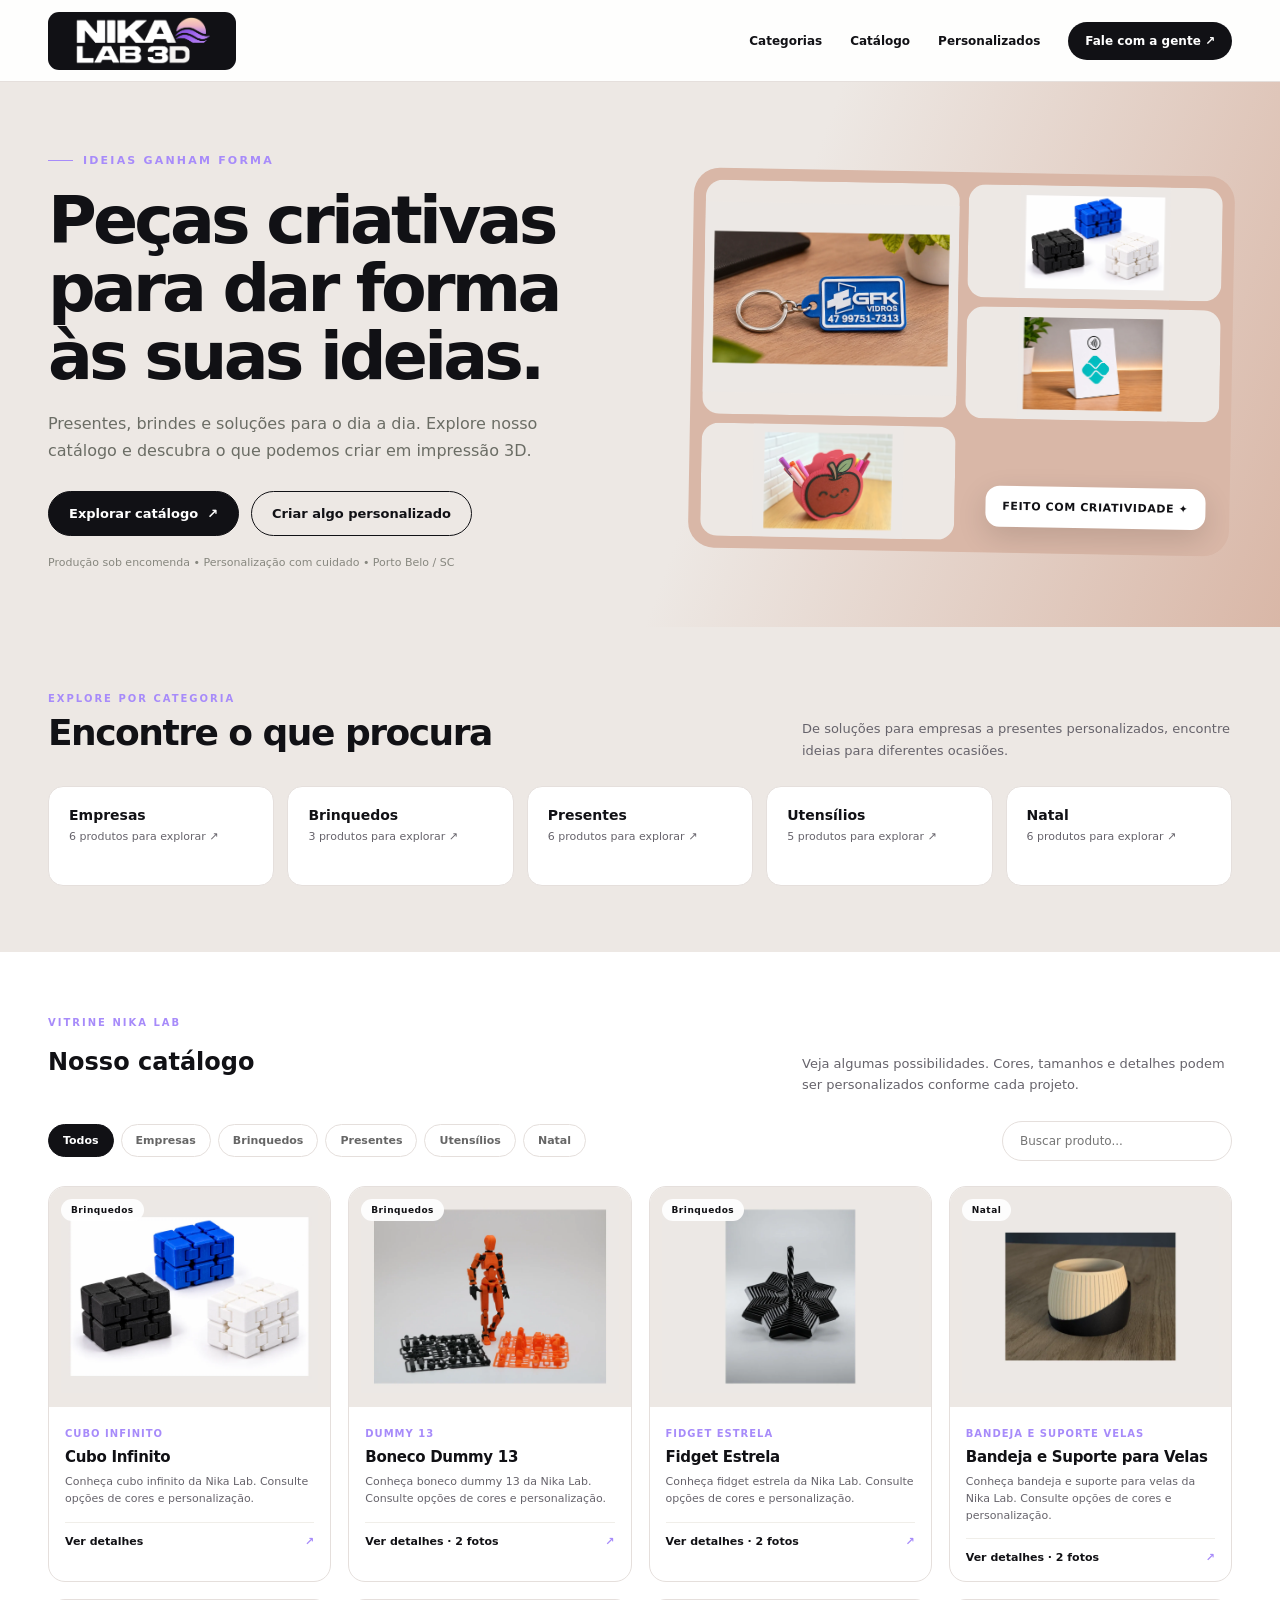
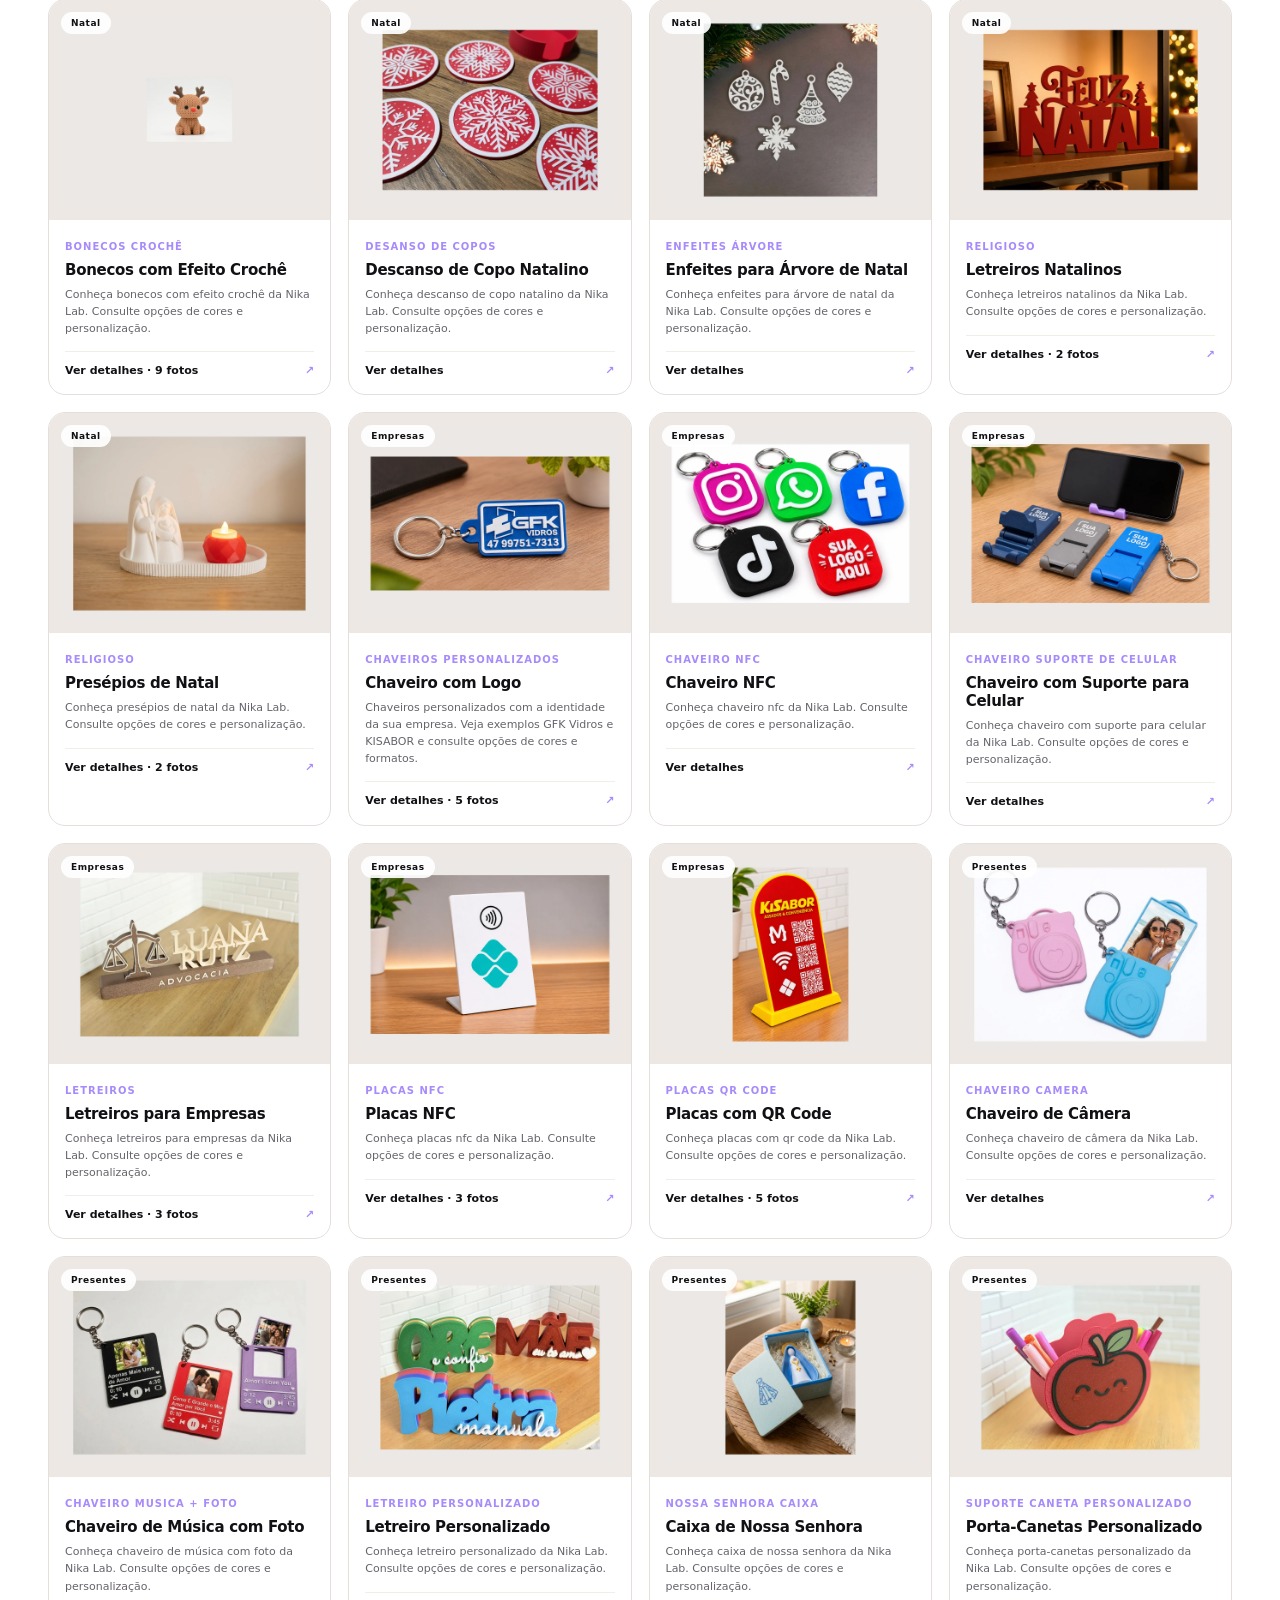
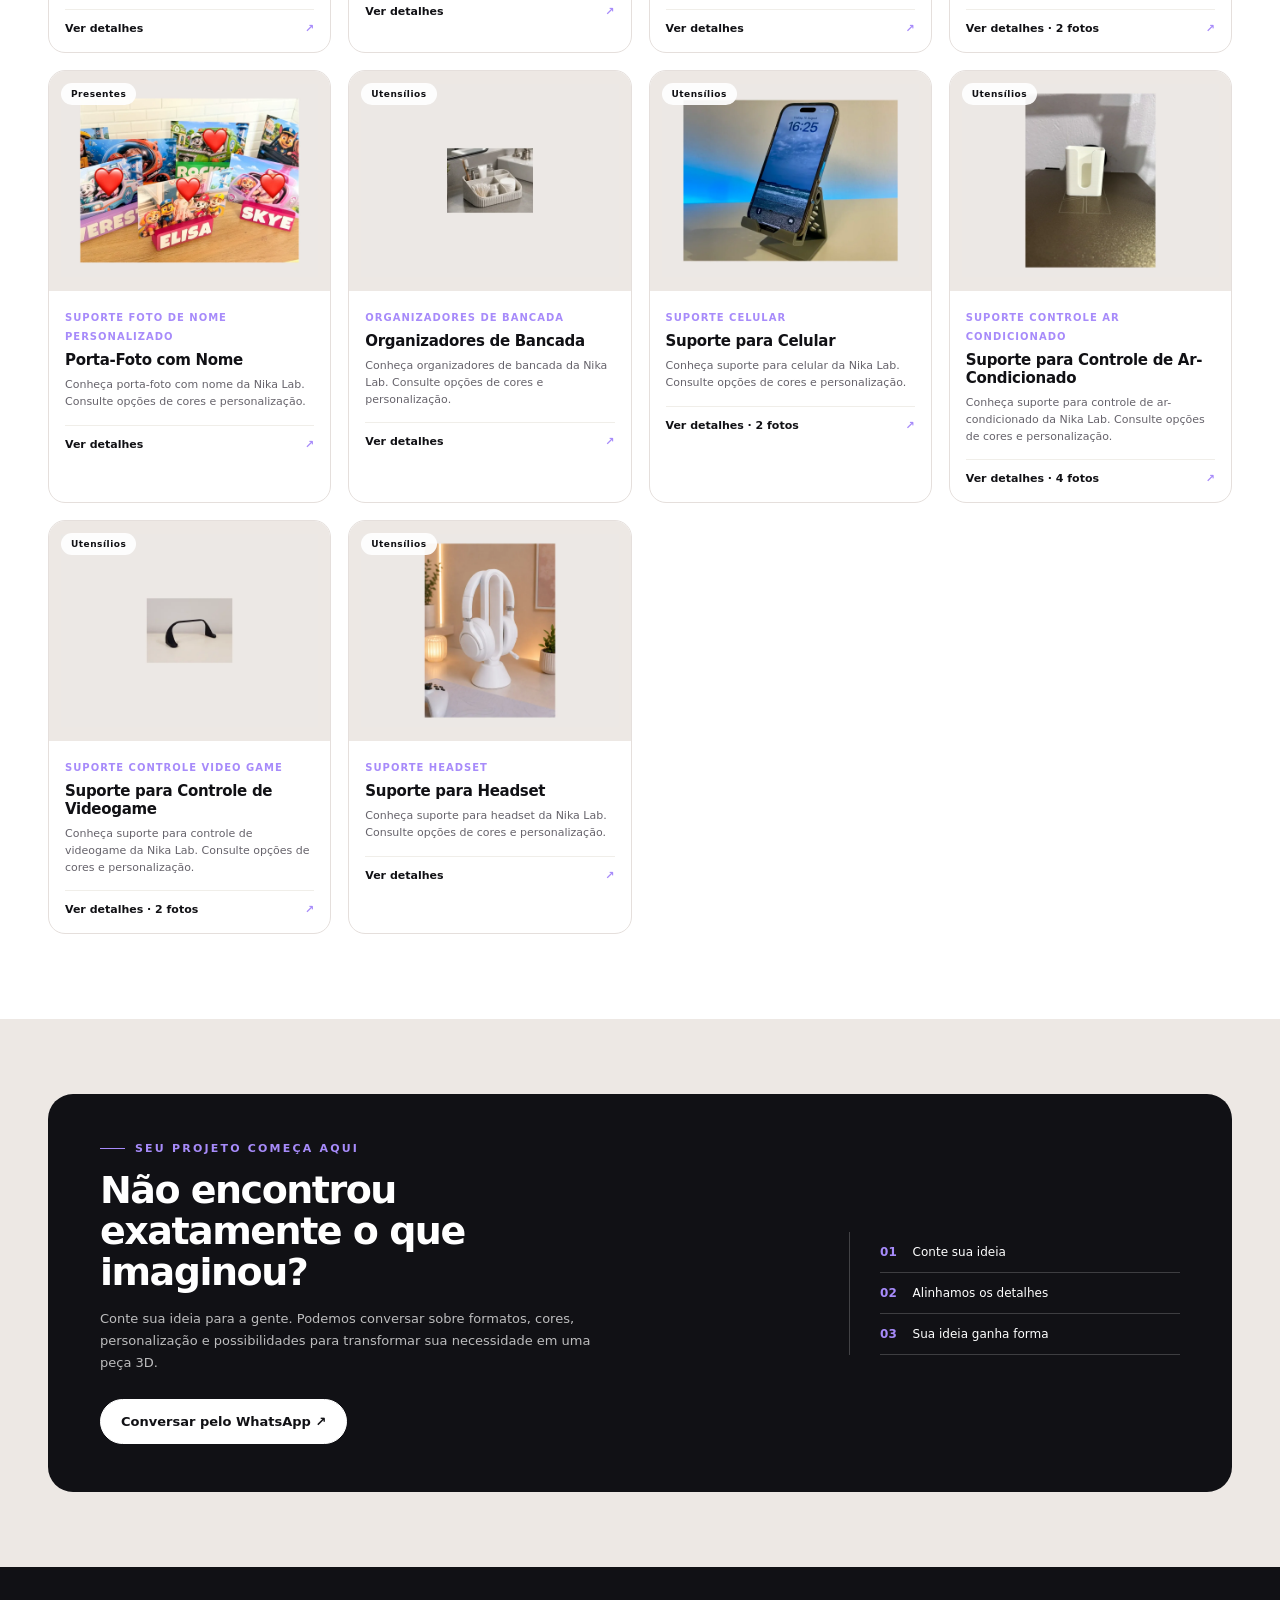
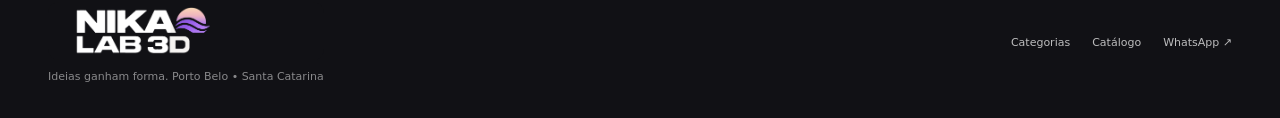
==== commit cd005883: "ajuste nas imagens e no site" ====
--- a/index.html
+++ b/index.html
@@ -54,7 +54,16 @@
 .modal-copy .btn{padding:11px 16px}
 }
 </style>
-</head><body>
+<style>
+/* V4: todas as imagens possuem canvas 4:3 com margens consistentes */
+.modal-gallery{overflow:hidden!important}
+.modal-main-frame{aspect-ratio:4/3;max-height:100%;min-height:0!important;width:100%;margin:auto;flex:1 1 auto!important}
+.modal-main-frame img,#modalMain{display:block;width:100%!important;height:100%!important;object-fit:contain!important;object-position:center!important}
+.thumbs{overflow-x:auto!important;overflow-y:hidden!important;scrollbar-width:thin}
+.thumbs img{object-fit:contain!important}
+.product-img img{object-fit:contain!important}
+@media(max-width:650px){.modal-gallery{flex:1 1 60%!important}.modal-copy{max-height:36%!important}}
+</style></head><body>
 <header><div class="wrap nav"><a class="brand-logo" href="#" aria-label="Nika Lab 3D"><img src="assets/nika-lab-logo.png" alt="Nika Lab 3D"></a><nav class="navlinks"><a href="#categorias">Categorias</a><a href="#catalogo">Catálogo</a><a href="#sobre">Personalizados</a><a class="navcta" href="https://wa.me/5547997778683" target="_blank" rel="noopener">Fale com a gente ↗</a></nav></div></header>
 <section class="hero"><div class="wrap hero-inner"><div><div class="eyebrow">Ideias ganham forma</div><h1>Peças criativas para dar forma às suas ideias.</h1><p>Presentes, brindes e soluções para o dia a dia. Explore nosso catálogo e descubra o que podemos criar em impressão 3D.</p><div class="hero-actions"><a class="btn dark" href="#catalogo">Explorar catálogo <span>↗</span></a><a class="btn light" href="https://wa.me/5547997778683" target="_blank" rel="noopener">Criar algo personalizado</a></div><div class="hero-note">Produção sob encomenda • Personalização com cuidado • Porto Belo / SC</div></div><div class="hero-art" id="heroArt"></div></div></section>
 <section class="section" id="categorias"><div class="wrap"><div class="section-head"><div><div class="kicker">Explore por categoria</div><h2>Encontre o que procura</h2></div><p>De soluções para empresas a presentes personalizados, encontre ideias para diferentes ocasiões.</p></div><div class="category-grid" id="categoryCards"></div></div></section>
@@ -64,7 +73,7 @@
 <div class="modal" id="modal"><div class="modal-box"><button class="close" id="close" aria-label="Fechar">×</button><div class="modal-gallery"><div class="modal-main-frame"><img id="modalMain" alt=""></div><div class="thumbs" id="thumbs"></div></div><div class="modal-copy"><div class="kicker" id="modalSub"></div><h2 id="modalTitle"></h2><p id="modalDesc"></p><a class="btn dark" id="modalWhatsapp" target="_blank" rel="noopener">Consultar este produto ↗</a><p style="font-size:10px;margin-top:14px">Produto sob encomenda. Consulte disponibilidade, cores e personalizações.</p></div></div></div>
 <script>
 const wa='5547997778683';
-const products=[{"cat": "Brinquedos", "sub": "Cubo Infinito", "name": "Cubo Infinito", "desc": "Conheça as opções de cubo infinito da Nika Lab. Consulte cores e personalização.", "images": ["assets/produto-001.webp"]}, {"cat": "Brinquedos", "sub": "Dummy 13", "name": "Boneco Dummy 13", "desc": "Conheça as opções de boneco dummy 13 da Nika Lab. Consulte cores e personalização.", "images": ["assets/produto-002.webp", "assets/produto-003.webp"]}, {"cat": "Brinquedos", "sub": "Fidget Estrela", "name": "Fidget Estrela", "desc": "Conheça as opções de fidget estrela da Nika Lab. Consulte cores e personalização.", "images": ["assets/produto-004.webp", "assets/produto-005.webp"]}, {"cat": "Natal", "sub": "Bandeja e suporte velas", "name": "Bandeja e Suporte para Velas", "desc": "Conheça as opções de bandeja e suporte para velas da Nika Lab. Consulte cores e personalização.", "images": ["assets/produto-006.webp", "assets/produto-007.webp"]}, {"cat": "Natal", "sub": "Bonecos Crochê", "name": "Bonecos com Efeito Crochê", "desc": "Conheça as opções de bonecos com efeito crochê da Nika Lab. Consulte cores e personalização.", "images": ["assets/produto-008.webp", "assets/produto-009.webp", "assets/produto-010.webp", "assets/produto-011.webp", "assets/produto-012.webp", "assets/produto-013.webp", "assets/produto-014.webp", "assets/produto-015.webp", "assets/produto-016.webp"]}, {"cat": "Natal", "sub": "Desanso de copos", "name": "Descanso de Copo Natalino", "desc": "Conheça as opções de descanso de copo natalino da Nika Lab. Consulte cores e personalização.", "images": ["assets/produto-017.webp"]}, {"cat": "Natal", "sub": "Enfeites árvore", "name": "Enfeites para Árvore de Natal", "desc": "Conheça as opções de enfeites para árvore de natal da Nika Lab. Consulte cores e personalização.", "images": ["assets/produto-018.webp"]}, {"cat": "Natal", "sub": "Religioso", "name": "Letreiros Natalinos", "desc": "Conheça as opções de letreiros natalinos da Nika Lab. Consulte cores e personalização.", "images": ["assets/produto-019.webp", "assets/produto-020.webp"]}, {"cat": "Natal", "sub": "Religioso", "name": "Presépios de Natal", "desc": "Conheça as opções de presépios de natal da Nika Lab. Consulte cores e personalização.", "images": ["assets/produto-021.webp", "assets/produto-022.webp"]}, {"cat": "Empresas", "sub": "Chaveiro Logo Empresa", "name": "Chaveiro GFK Vidros", "desc": "Conheça as opções de chaveiros com logo da Nika Lab. Consulte cores e personalização.", "images": ["assets/produto-024.webp", "assets/produto-026.webp"]}, {"cat": "Empresas", "sub": "Chaveiros Personalizados", "name": "Chaveiros KISABOR", "desc": "Chaveiros personalizados com logo e formatos temáticos.", "images": ["assets/produto-023.webp", "assets/produto-025.webp", "assets/produto-027.webp"]}, {"cat": "Empresas", "sub": "Chaveiro NFC", "name": "Chaveiro NFC", "desc": "Conheça as opções de chaveiro nfc da Nika Lab. Consulte cores e personalização.", "images": ["assets/produto-028.webp"]}, {"cat": "Empresas", "sub": "Chaveiro Suporte de Celular", "name": "Chaveiro com Suporte para Celular", "desc": "Conheça as opções de chaveiro com suporte para celular da Nika Lab. Consulte cores e personalização.", "images": ["assets/produto-029.webp"]}, {"cat": "Empresas", "sub": "Letreiros", "name": "Letreiros para Empresas", "desc": "Conheça as opções de letreiros para empresas da Nika Lab. Consulte cores e personalização.", "images": ["assets/produto-030.webp", "assets/produto-031.webp", "assets/produto-032.webp"]}, {"cat": "Empresas", "sub": "Placas NFC", "name": "Placas NFC", "desc": "Conheça as opções de placas nfc da Nika Lab. Consulte cores e personalização.", "images": ["assets/produto-033.webp", "assets/produto-034.webp", "assets/produto-035.webp"]}, {"cat": "Empresas", "sub": "Placas QR Code", "name": "Placas com QR Code", "desc": "Conheça as opções de placas com qr code da Nika Lab. Consulte cores e personalização.", "images": ["assets/produto-036.webp", "assets/produto-037.webp", "assets/produto-038.webp", "assets/produto-039.webp", "assets/produto-040.webp"]}, {"cat": "Presentes", "sub": "Chaveiro Camera", "name": "Chaveiro de Câmera", "desc": "Conheça as opções de chaveiro de câmera da Nika Lab. Consulte cores e personalização.", "images": ["assets/produto-041.webp"]}, {"cat": "Presentes", "sub": "Chaveiro musica + foto", "name": "Chaveiro de Música com Foto", "desc": "Conheça as opções de chaveiro de música com foto da Nika Lab. Consulte cores e personalização.", "images": ["assets/produto-042.webp"]}, {"cat": "Presentes", "sub": "Letreiro personalizado", "name": "Letreiro Personalizado", "desc": "Conheça as opções de letreiro personalizado da Nika Lab. Consulte cores e personalização.", "images": ["assets/produto-043.webp"]}, {"cat": "Presentes", "sub": "Nossa senhora Caixa", "name": "Caixa de Nossa Senhora", "desc": "Conheça as opções de caixa de nossa senhora da Nika Lab. Consulte cores e personalização.", "images": ["assets/produto-044.webp"]}, {"cat": "Presentes", "sub": "Suporte caneta personalizado", "name": "Porta-Canetas Personalizado", "desc": "Conheça as opções de porta-canetas personalizado da Nika Lab. Consulte cores e personalização.", "images": ["assets/produto-045.webp", "assets/produto-046.webp"]}, {"cat": "Presentes", "sub": "Suporte foto de nome personalizado", "name": "Porta-Foto com Nome", "desc": "Conheça as opções de porta-foto com nome da Nika Lab. Consulte cores e personalização.", "images": ["assets/produto-047.webp"]}, {"cat": "Utensílios", "sub": "Organizadores de bancada", "name": "Organizadores de Bancada", "desc": "Conheça as opções de organizadores de bancada da Nika Lab. Consulte cores e personalização.", "images": ["assets/produto-048.webp"]}, {"cat": "Utensílios", "sub": "Suporte Celular", "name": "Suporte para Celular", "desc": "Conheça as opções de suporte para celular da Nika Lab. Consulte cores e personalização.", "images": ["assets/produto-049.webp", "assets/produto-050.webp"]}, {"cat": "Utensílios", "sub": "Suporte Controle Ar Condicionado", "name": "Suporte para Controle de Ar-Condicionado", "desc": "Conheça as opções de suporte para controle de ar-condicionado da Nika Lab. Consulte cores e personalização.", "images": ["assets/produto-051.webp", "assets/produto-052.webp", "assets/produto-053.webp", "assets/produto-054.webp"]}, {"cat": "Utensílios", "sub": "Suporte Controle Video game", "name": "Suporte para Controle de Videogame", "desc": "Conheça as opções de suporte para controle de videogame da Nika Lab. Consulte cores e personalização.", "images": ["assets/produto-055.webp", "assets/produto-056.webp"]}, {"cat": "Utensílios", "sub": "Suporte Headset", "name": "Suporte para Headset", "desc": "Conheça as opções de suporte para headset da Nika Lab. Consulte cores e personalização.", "images": ["assets/produto-057.webp"]}];
+const products=[{"cat": "Brinquedos", "sub": "Cubo Infinito", "name": "Cubo Infinito", "desc": "Conheça cubo infinito da Nika Lab. Consulte opções de cores e personalização.", "images": ["assets/produto-001.webp"]}, {"cat": "Brinquedos", "sub": "Dummy 13", "name": "Boneco Dummy 13", "desc": "Conheça boneco dummy 13 da Nika Lab. Consulte opções de cores e personalização.", "images": ["assets/produto-002.webp", "assets/produto-003.webp"]}, {"cat": "Brinquedos", "sub": "Fidget Estrela", "name": "Fidget Estrela", "desc": "Conheça fidget estrela da Nika Lab. Consulte opções de cores e personalização.", "images": ["assets/produto-004.webp", "assets/produto-005.webp"]}, {"cat": "Natal", "sub": "Bandeja e suporte velas", "name": "Bandeja e Suporte para Velas", "desc": "Conheça bandeja e suporte para velas da Nika Lab. Consulte opções de cores e personalização.", "images": ["assets/produto-006.webp", "assets/produto-007.webp"]}, {"cat": "Natal", "sub": "Bonecos Crochê", "name": "Bonecos com Efeito Crochê", "desc": "Conheça bonecos com efeito crochê da Nika Lab. Consulte opções de cores e personalização.", "images": ["assets/produto-008.webp", "assets/produto-009.webp", "assets/produto-010.webp", "assets/produto-011.webp", "assets/produto-012.webp", "assets/produto-013.webp", "assets/produto-014.webp", "assets/produto-015.webp", "assets/produto-016.webp"]}, {"cat": "Natal", "sub": "Desanso de copos", "name": "Descanso de Copo Natalino", "desc": "Conheça descanso de copo natalino da Nika Lab. Consulte opções de cores e personalização.", "images": ["assets/produto-017.webp"]}, {"cat": "Natal", "sub": "Enfeites árvore", "name": "Enfeites para Árvore de Natal", "desc": "Conheça enfeites para árvore de natal da Nika Lab. Consulte opções de cores e personalização.", "images": ["assets/produto-018.webp"]}, {"cat": "Natal", "sub": "Religioso", "name": "Letreiros Natalinos", "desc": "Conheça letreiros natalinos da Nika Lab. Consulte opções de cores e personalização.", "images": ["assets/produto-019.webp", "assets/produto-020.webp"]}, {"cat": "Natal", "sub": "Religioso", "name": "Presépios de Natal", "desc": "Conheça presépios de natal da Nika Lab. Consulte opções de cores e personalização.", "images": ["assets/produto-021.webp", "assets/produto-022.webp"]}, {"cat": "Empresas", "sub": "Chaveiros Personalizados", "name": "Chaveiro com Logo", "desc": "Chaveiros personalizados com a identidade da sua empresa. Veja exemplos GFK Vidros e KISABOR e consulte opções de cores e formatos.", "images": ["assets/produto-023.webp", "assets/produto-024.webp", "assets/produto-025.webp", "assets/produto-026.webp", "assets/produto-027.webp"]}, {"cat": "Empresas", "sub": "Chaveiro NFC", "name": "Chaveiro NFC", "desc": "Conheça chaveiro nfc da Nika Lab. Consulte opções de cores e personalização.", "images": ["assets/produto-028.webp"]}, {"cat": "Empresas", "sub": "Chaveiro Suporte de Celular", "name": "Chaveiro com Suporte para Celular", "desc": "Conheça chaveiro com suporte para celular da Nika Lab. Consulte opções de cores e personalização.", "images": ["assets/produto-029.webp"]}, {"cat": "Empresas", "sub": "Letreiros", "name": "Letreiros para Empresas", "desc": "Conheça letreiros para empresas da Nika Lab. Consulte opções de cores e personalização.", "images": ["assets/produto-030.webp", "assets/produto-031.webp", "assets/produto-032.webp"]}, {"cat": "Empresas", "sub": "Placas NFC", "name": "Placas NFC", "desc": "Conheça placas nfc da Nika Lab. Consulte opções de cores e personalização.", "images": ["assets/produto-033.webp", "assets/produto-034.webp", "assets/produto-035.webp"]}, {"cat": "Empresas", "sub": "Placas QR Code", "name": "Placas com QR Code", "desc": "Conheça placas com qr code da Nika Lab. Consulte opções de cores e personalização.", "images": ["assets/produto-036.webp", "assets/produto-037.webp", "assets/produto-038.webp", "assets/produto-039.webp", "assets/produto-040.webp"]}, {"cat": "Presentes", "sub": "Chaveiro Camera", "name": "Chaveiro de Câmera", "desc": "Conheça chaveiro de câmera da Nika Lab. Consulte opções de cores e personalização.", "images": ["assets/produto-041.webp"]}, {"cat": "Presentes", "sub": "Chaveiro musica + foto", "name": "Chaveiro de Música com Foto", "desc": "Conheça chaveiro de música com foto da Nika Lab. Consulte opções de cores e personalização.", "images": ["assets/produto-042.webp"]}, {"cat": "Presentes", "sub": "Letreiro personalizado", "name": "Letreiro Personalizado", "desc": "Conheça letreiro personalizado da Nika Lab. Consulte opções de cores e personalização.", "images": ["assets/produto-043.webp"]}, {"cat": "Presentes", "sub": "Nossa senhora Caixa", "name": "Caixa de Nossa Senhora", "desc": "Conheça caixa de nossa senhora da Nika Lab. Consulte opções de cores e personalização.", "images": ["assets/produto-044.webp"]}, {"cat": "Presentes", "sub": "Suporte caneta personalizado", "name": "Porta-Canetas Personalizado", "desc": "Conheça porta-canetas personalizado da Nika Lab. Consulte opções de cores e personalização.", "images": ["assets/produto-045.webp", "assets/produto-046.webp"]}, {"cat": "Presentes", "sub": "Suporte foto de nome personalizado", "name": "Porta-Foto com Nome", "desc": "Conheça porta-foto com nome da Nika Lab. Consulte opções de cores e personalização.", "images": ["assets/produto-047.webp"]}, {"cat": "Utensílios", "sub": "Organizadores de bancada", "name": "Organizadores de Bancada", "desc": "Conheça organizadores de bancada da Nika Lab. Consulte opções de cores e personalização.", "images": ["assets/produto-048.webp"]}, {"cat": "Utensílios", "sub": "Suporte Celular", "name": "Suporte para Celular", "desc": "Conheça suporte para celular da Nika Lab. Consulte opções de cores e personalização.", "images": ["assets/produto-049.webp", "assets/produto-050.webp"]}, {"cat": "Utensílios", "sub": "Suporte Controle Ar Condicionado", "name": "Suporte para Controle de Ar-Condicionado", "desc": "Conheça suporte para controle de ar-condicionado da Nika Lab. Consulte opções de cores e personalização.", "images": ["assets/produto-051.webp", "assets/produto-052.webp", "assets/produto-053.webp", "assets/produto-054.webp"]}, {"cat": "Utensílios", "sub": "Suporte Controle Video game", "name": "Suporte para Controle de Videogame", "desc": "Conheça suporte para controle de videogame da Nika Lab. Consulte opções de cores e personalização.", "images": ["assets/produto-055.webp", "assets/produto-056.webp"]}, {"cat": "Utensílios", "sub": "Suporte Headset", "name": "Suporte para Headset", "desc": "Conheça suporte para headset da Nika Lab. Consulte opções de cores e personalização.", "images": ["assets/produto-057.webp"]}];
 const categories=['Empresas','Brinquedos','Presentes','Utensílios','Natal'];
 let active='Todos';
 const $=s=>document.querySelector(s);
@@ -75,7 +84,7 @@
 function openProduct(i){let p=products[i];$('#modalTitle').textContent=p.name;$('#modalSub').textContent=p.cat+' / '+p.sub;$('#modalDesc').textContent=p.desc;let main=$('#modalMain');let thumbs=$('#thumbs');if(p.images.length){main.src=p.images[0];main.alt=p.name;thumbs.innerHTML=p.images.map((src,j)=>`<img src="${src}" class="${j===0?'selected':''}" data-src="${src}" alt="Imagem ${j+1} de ${p.name}">`).join('');}else{main.removeAttribute('src');main.alt='Imagem indisponível';thumbs.innerHTML='';}document.querySelectorAll('#thumbs img').forEach(t=>t.onclick=()=>{main.src=t.dataset.src;document.querySelectorAll('#thumbs img').forEach(x=>x.classList.remove('selected'));t.classList.add('selected');});$('#modalWhatsapp').href=`https://wa.me/${wa}?text=${encodeURIComponent('Olá! Vi o catálogo da Nika Lab 3D e gostaria de saber mais sobre: '+p.name+'.')}`;$('#modal').classList.add('open');document.body.style.overflow='hidden';}
 function closeModal(){$('#modal').classList.remove('open');document.body.style.overflow='';}
 $('#close').onclick=closeModal;$('#modal').onclick=e=>{if(e.target.id==='modal')closeModal();};document.addEventListener('keydown',e=>{if(e.key==='Escape')closeModal();});$('#search').addEventListener('input',renderProducts);
-const heroImages=["assets/produto-024.webp", "assets/produto-001.webp", "assets/produto-033.webp", "assets/produto-045.webp"];
+const heroImages=["assets/produto-023.webp", "assets/produto-001.webp", "assets/produto-033.webp", "assets/produto-045.webp"];
 $('#heroArt').innerHTML=heroImages.map((src,i)=>`<img src="${src}" alt="Produto Nika Lab ${i+1}" ${i?"loading='lazy'":''}>`).join('')+`<div class="hero-stamp">FEITO COM CRIATIVIDADE ✦</div>`;
 renderFilters();renderCategories();renderProducts();
 </script></body></html>
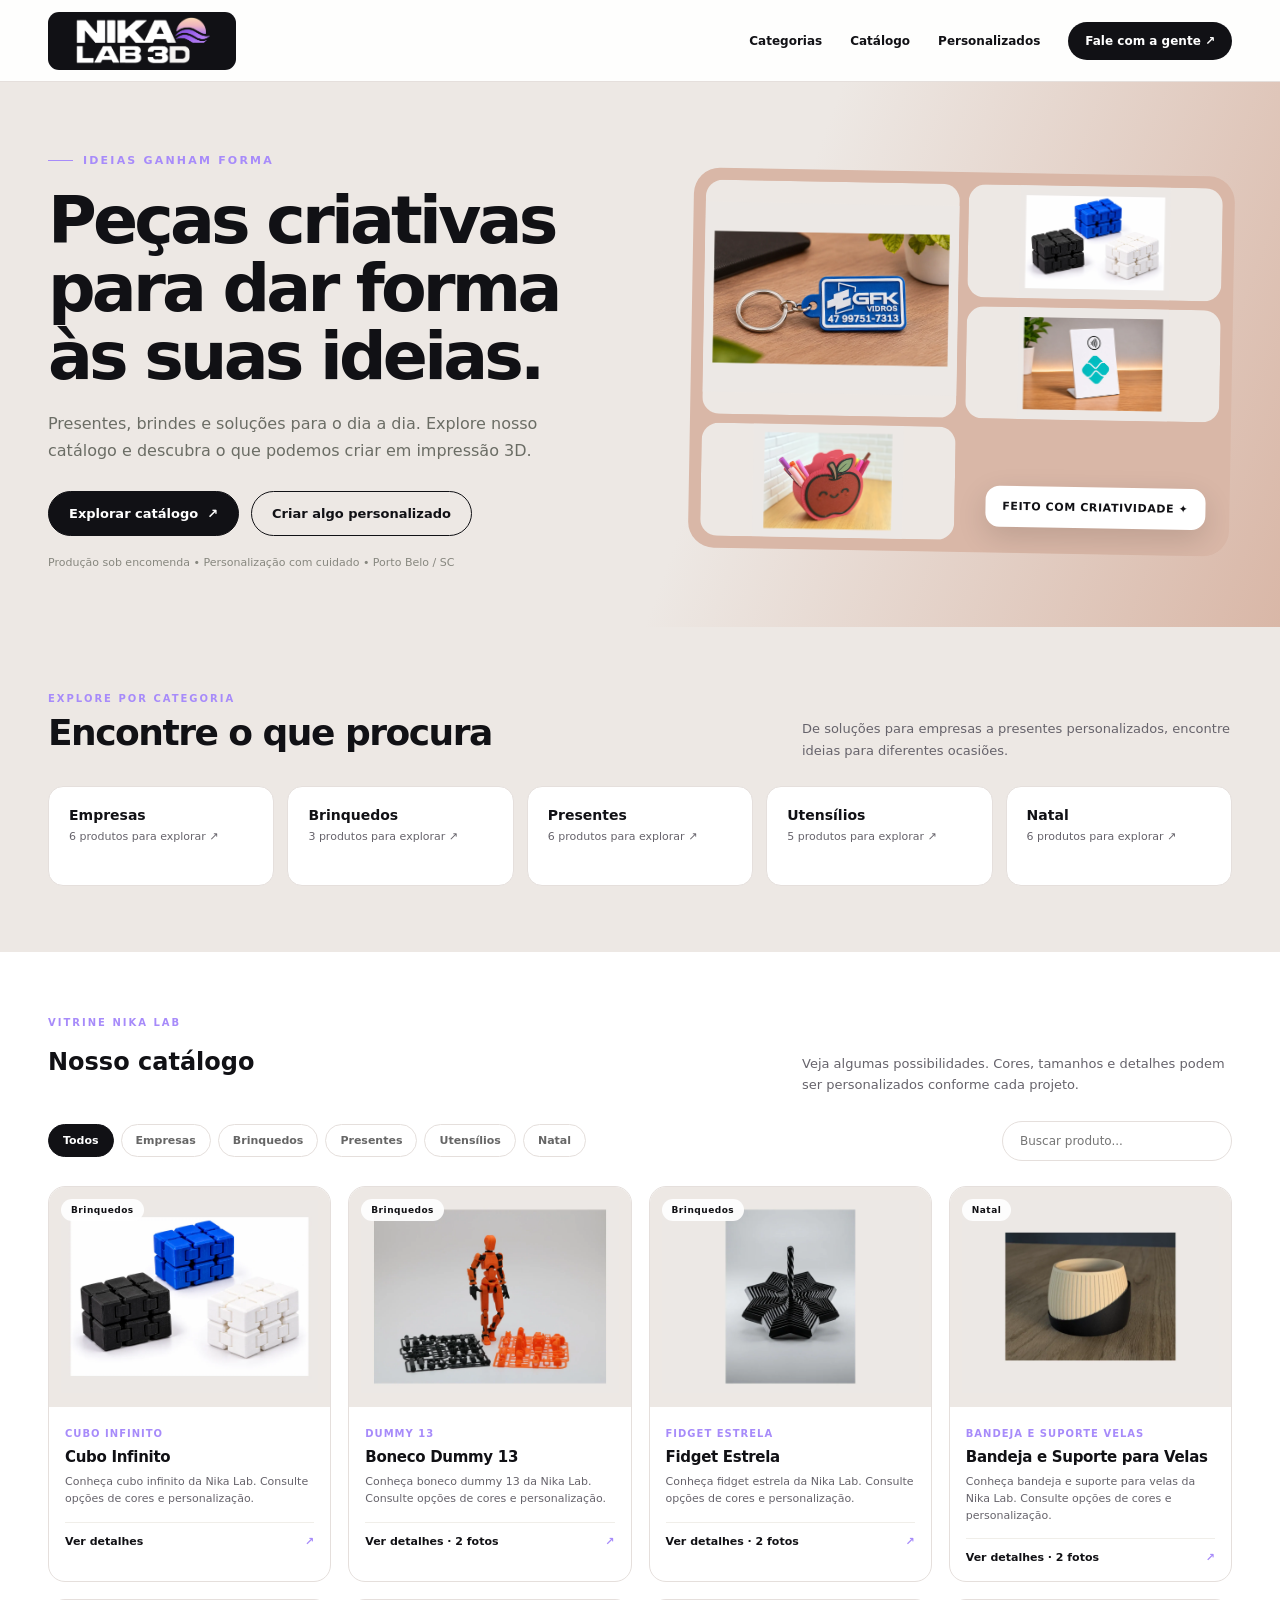
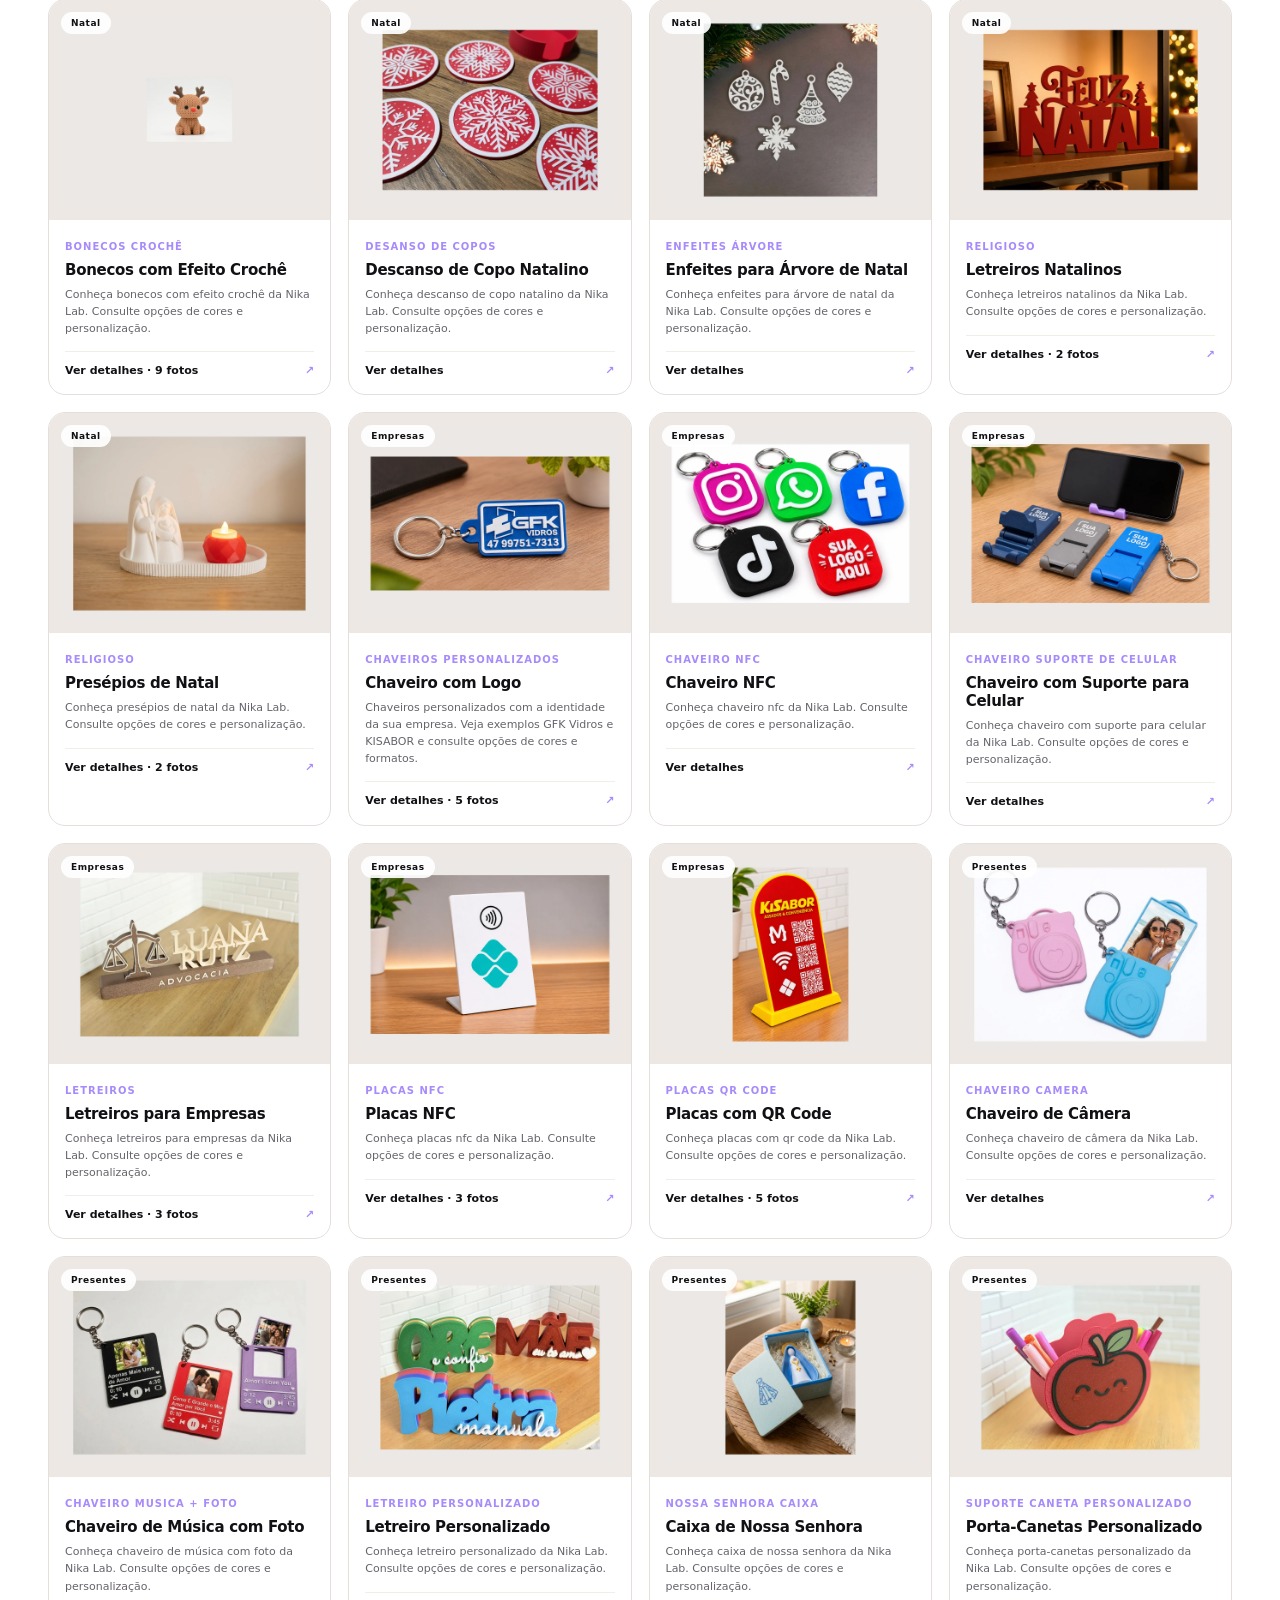
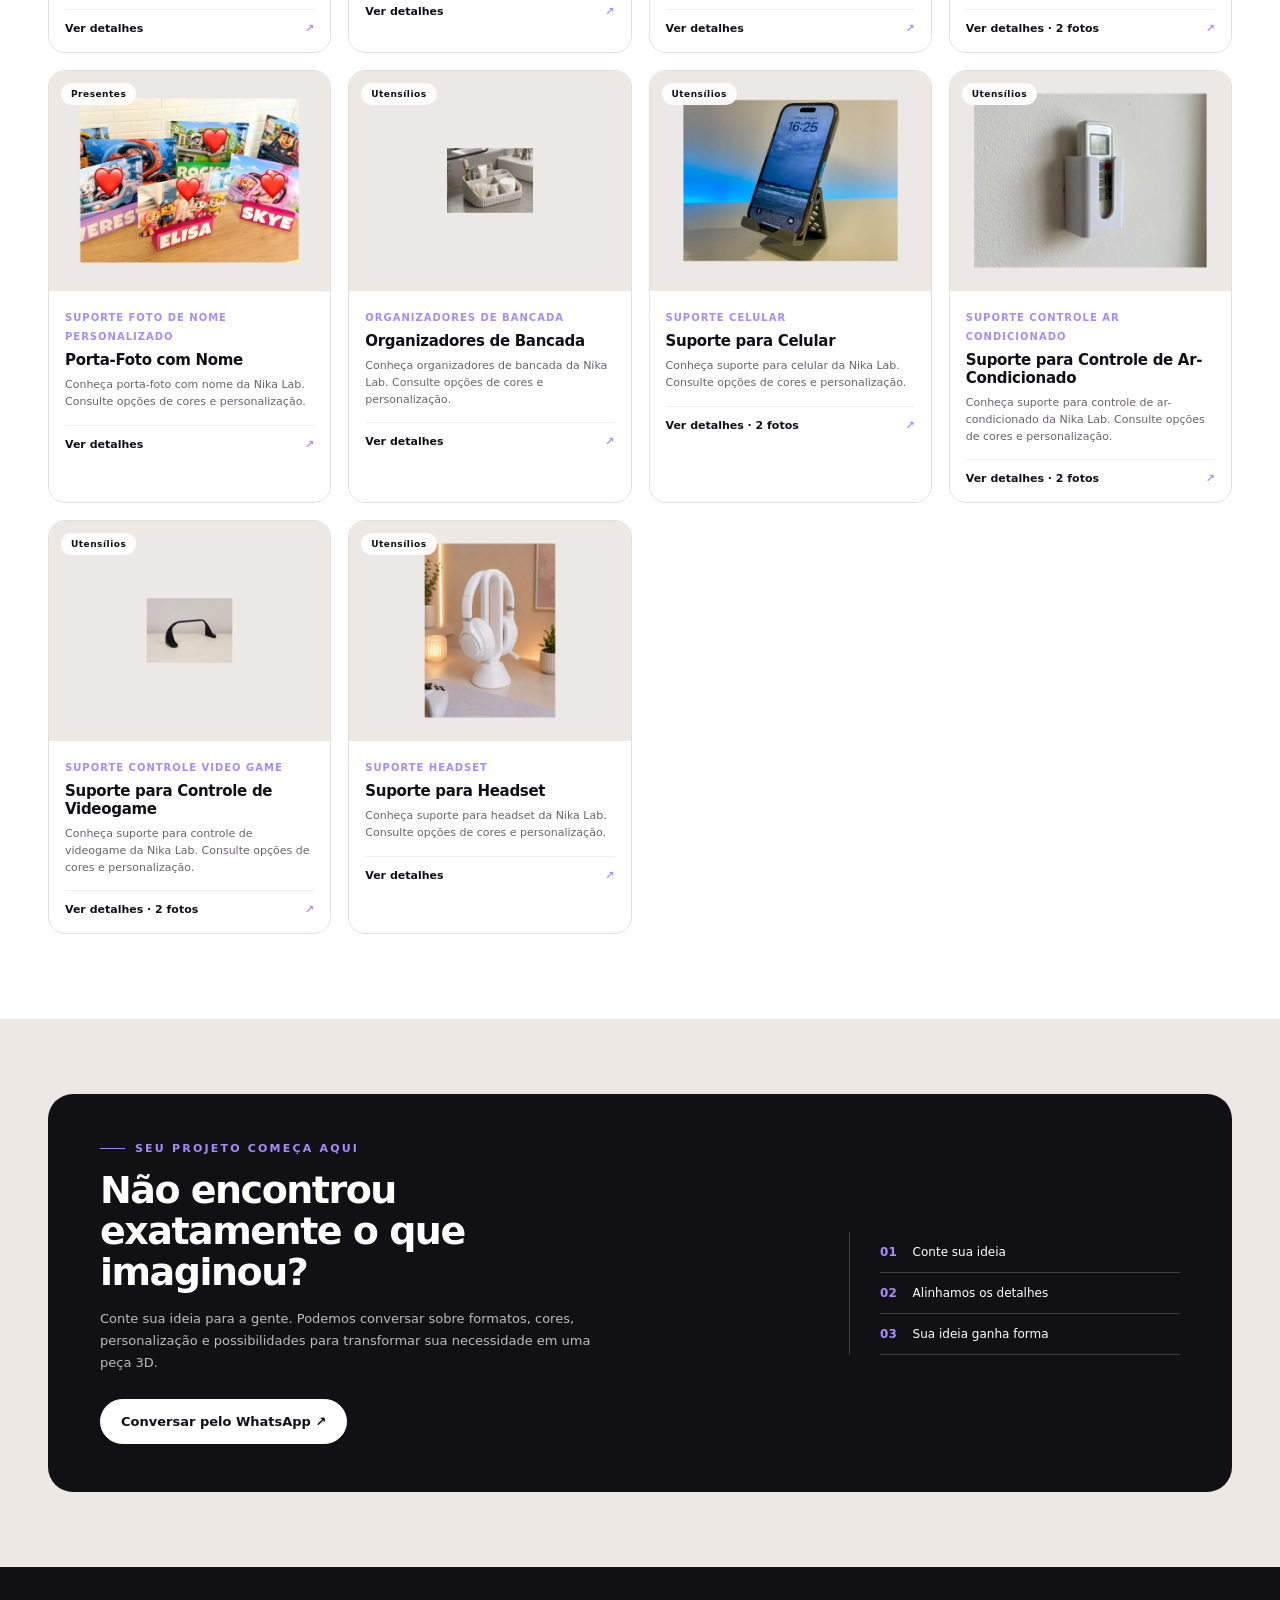
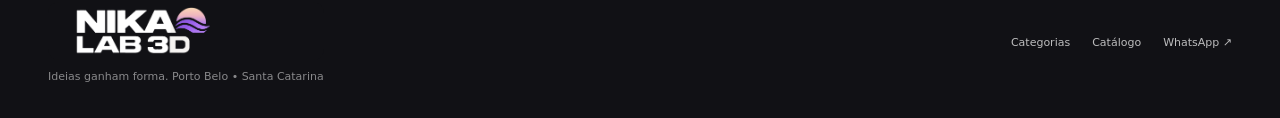
==== commit fad03d8e: "ajustes novamente em imagens" ====
--- a/index.html
+++ b/index.html
@@ -73,7 +73,7 @@
 <div class="modal" id="modal"><div class="modal-box"><button class="close" id="close" aria-label="Fechar">×</button><div class="modal-gallery"><div class="modal-main-frame"><img id="modalMain" alt=""></div><div class="thumbs" id="thumbs"></div></div><div class="modal-copy"><div class="kicker" id="modalSub"></div><h2 id="modalTitle"></h2><p id="modalDesc"></p><a class="btn dark" id="modalWhatsapp" target="_blank" rel="noopener">Consultar este produto ↗</a><p style="font-size:10px;margin-top:14px">Produto sob encomenda. Consulte disponibilidade, cores e personalizações.</p></div></div></div>
 <script>
 const wa='5547997778683';
-const products=[{"cat": "Brinquedos", "sub": "Cubo Infinito", "name": "Cubo Infinito", "desc": "Conheça cubo infinito da Nika Lab. Consulte opções de cores e personalização.", "images": ["assets/produto-001.webp"]}, {"cat": "Brinquedos", "sub": "Dummy 13", "name": "Boneco Dummy 13", "desc": "Conheça boneco dummy 13 da Nika Lab. Consulte opções de cores e personalização.", "images": ["assets/produto-002.webp", "assets/produto-003.webp"]}, {"cat": "Brinquedos", "sub": "Fidget Estrela", "name": "Fidget Estrela", "desc": "Conheça fidget estrela da Nika Lab. Consulte opções de cores e personalização.", "images": ["assets/produto-004.webp", "assets/produto-005.webp"]}, {"cat": "Natal", "sub": "Bandeja e suporte velas", "name": "Bandeja e Suporte para Velas", "desc": "Conheça bandeja e suporte para velas da Nika Lab. Consulte opções de cores e personalização.", "images": ["assets/produto-006.webp", "assets/produto-007.webp"]}, {"cat": "Natal", "sub": "Bonecos Crochê", "name": "Bonecos com Efeito Crochê", "desc": "Conheça bonecos com efeito crochê da Nika Lab. Consulte opções de cores e personalização.", "images": ["assets/produto-008.webp", "assets/produto-009.webp", "assets/produto-010.webp", "assets/produto-011.webp", "assets/produto-012.webp", "assets/produto-013.webp", "assets/produto-014.webp", "assets/produto-015.webp", "assets/produto-016.webp"]}, {"cat": "Natal", "sub": "Desanso de copos", "name": "Descanso de Copo Natalino", "desc": "Conheça descanso de copo natalino da Nika Lab. Consulte opções de cores e personalização.", "images": ["assets/produto-017.webp"]}, {"cat": "Natal", "sub": "Enfeites árvore", "name": "Enfeites para Árvore de Natal", "desc": "Conheça enfeites para árvore de natal da Nika Lab. Consulte opções de cores e personalização.", "images": ["assets/produto-018.webp"]}, {"cat": "Natal", "sub": "Religioso", "name": "Letreiros Natalinos", "desc": "Conheça letreiros natalinos da Nika Lab. Consulte opções de cores e personalização.", "images": ["assets/produto-019.webp", "assets/produto-020.webp"]}, {"cat": "Natal", "sub": "Religioso", "name": "Presépios de Natal", "desc": "Conheça presépios de natal da Nika Lab. Consulte opções de cores e personalização.", "images": ["assets/produto-021.webp", "assets/produto-022.webp"]}, {"cat": "Empresas", "sub": "Chaveiros Personalizados", "name": "Chaveiro com Logo", "desc": "Chaveiros personalizados com a identidade da sua empresa. Veja exemplos GFK Vidros e KISABOR e consulte opções de cores e formatos.", "images": ["assets/produto-023.webp", "assets/produto-024.webp", "assets/produto-025.webp", "assets/produto-026.webp", "assets/produto-027.webp"]}, {"cat": "Empresas", "sub": "Chaveiro NFC", "name": "Chaveiro NFC", "desc": "Conheça chaveiro nfc da Nika Lab. Consulte opções de cores e personalização.", "images": ["assets/produto-028.webp"]}, {"cat": "Empresas", "sub": "Chaveiro Suporte de Celular", "name": "Chaveiro com Suporte para Celular", "desc": "Conheça chaveiro com suporte para celular da Nika Lab. Consulte opções de cores e personalização.", "images": ["assets/produto-029.webp"]}, {"cat": "Empresas", "sub": "Letreiros", "name": "Letreiros para Empresas", "desc": "Conheça letreiros para empresas da Nika Lab. Consulte opções de cores e personalização.", "images": ["assets/produto-030.webp", "assets/produto-031.webp", "assets/produto-032.webp"]}, {"cat": "Empresas", "sub": "Placas NFC", "name": "Placas NFC", "desc": "Conheça placas nfc da Nika Lab. Consulte opções de cores e personalização.", "images": ["assets/produto-033.webp", "assets/produto-034.webp", "assets/produto-035.webp"]}, {"cat": "Empresas", "sub": "Placas QR Code", "name": "Placas com QR Code", "desc": "Conheça placas com qr code da Nika Lab. Consulte opções de cores e personalização.", "images": ["assets/produto-036.webp", "assets/produto-037.webp", "assets/produto-038.webp", "assets/produto-039.webp", "assets/produto-040.webp"]}, {"cat": "Presentes", "sub": "Chaveiro Camera", "name": "Chaveiro de Câmera", "desc": "Conheça chaveiro de câmera da Nika Lab. Consulte opções de cores e personalização.", "images": ["assets/produto-041.webp"]}, {"cat": "Presentes", "sub": "Chaveiro musica + foto", "name": "Chaveiro de Música com Foto", "desc": "Conheça chaveiro de música com foto da Nika Lab. Consulte opções de cores e personalização.", "images": ["assets/produto-042.webp"]}, {"cat": "Presentes", "sub": "Letreiro personalizado", "name": "Letreiro Personalizado", "desc": "Conheça letreiro personalizado da Nika Lab. Consulte opções de cores e personalização.", "images": ["assets/produto-043.webp"]}, {"cat": "Presentes", "sub": "Nossa senhora Caixa", "name": "Caixa de Nossa Senhora", "desc": "Conheça caixa de nossa senhora da Nika Lab. Consulte opções de cores e personalização.", "images": ["assets/produto-044.webp"]}, {"cat": "Presentes", "sub": "Suporte caneta personalizado", "name": "Porta-Canetas Personalizado", "desc": "Conheça porta-canetas personalizado da Nika Lab. Consulte opções de cores e personalização.", "images": ["assets/produto-045.webp", "assets/produto-046.webp"]}, {"cat": "Presentes", "sub": "Suporte foto de nome personalizado", "name": "Porta-Foto com Nome", "desc": "Conheça porta-foto com nome da Nika Lab. Consulte opções de cores e personalização.", "images": ["assets/produto-047.webp"]}, {"cat": "Utensílios", "sub": "Organizadores de bancada", "name": "Organizadores de Bancada", "desc": "Conheça organizadores de bancada da Nika Lab. Consulte opções de cores e personalização.", "images": ["assets/produto-048.webp"]}, {"cat": "Utensílios", "sub": "Suporte Celular", "name": "Suporte para Celular", "desc": "Conheça suporte para celular da Nika Lab. Consulte opções de cores e personalização.", "images": ["assets/produto-049.webp", "assets/produto-050.webp"]}, {"cat": "Utensílios", "sub": "Suporte Controle Ar Condicionado", "name": "Suporte para Controle de Ar-Condicionado", "desc": "Conheça suporte para controle de ar-condicionado da Nika Lab. Consulte opções de cores e personalização.", "images": ["assets/produto-051.webp", "assets/produto-052.webp", "assets/produto-053.webp", "assets/produto-054.webp"]}, {"cat": "Utensílios", "sub": "Suporte Controle Video game", "name": "Suporte para Controle de Videogame", "desc": "Conheça suporte para controle de videogame da Nika Lab. Consulte opções de cores e personalização.", "images": ["assets/produto-055.webp", "assets/produto-056.webp"]}, {"cat": "Utensílios", "sub": "Suporte Headset", "name": "Suporte para Headset", "desc": "Conheça suporte para headset da Nika Lab. Consulte opções de cores e personalização.", "images": ["assets/produto-057.webp"]}];
+const products=[{"cat": "Brinquedos", "sub": "Cubo Infinito", "name": "Cubo Infinito", "desc": "Conheça cubo infinito da Nika Lab. Consulte opções de cores e personalização.", "images": ["assets/produto-001.webp"]}, {"cat": "Brinquedos", "sub": "Dummy 13", "name": "Boneco Dummy 13", "desc": "Conheça boneco dummy 13 da Nika Lab. Consulte opções de cores e personalização.", "images": ["assets/produto-002.webp", "assets/produto-003.webp"]}, {"cat": "Brinquedos", "sub": "Fidget Estrela", "name": "Fidget Estrela", "desc": "Conheça fidget estrela da Nika Lab. Consulte opções de cores e personalização.", "images": ["assets/produto-004.webp", "assets/produto-005.webp"]}, {"cat": "Natal", "sub": "Bandeja e suporte velas", "name": "Bandeja e Suporte para Velas", "desc": "Conheça bandeja e suporte para velas da Nika Lab. Consulte opções de cores e personalização.", "images": ["assets/produto-006.webp", "assets/produto-007.webp"]}, {"cat": "Natal", "sub": "Bonecos Crochê", "name": "Bonecos com Efeito Crochê", "desc": "Conheça bonecos com efeito crochê da Nika Lab. Consulte opções de cores e personalização.", "images": ["assets/produto-008.webp", "assets/produto-009.webp", "assets/produto-010.webp", "assets/produto-011.webp", "assets/produto-012.webp", "assets/produto-013.webp", "assets/produto-014.webp", "assets/produto-015.webp", "assets/produto-016.webp"]}, {"cat": "Natal", "sub": "Desanso de copos", "name": "Descanso de Copo Natalino", "desc": "Conheça descanso de copo natalino da Nika Lab. Consulte opções de cores e personalização.", "images": ["assets/produto-017.webp"]}, {"cat": "Natal", "sub": "Enfeites árvore", "name": "Enfeites para Árvore de Natal", "desc": "Conheça enfeites para árvore de natal da Nika Lab. Consulte opções de cores e personalização.", "images": ["assets/produto-018.webp"]}, {"cat": "Natal", "sub": "Religioso", "name": "Letreiros Natalinos", "desc": "Conheça letreiros natalinos da Nika Lab. Consulte opções de cores e personalização.", "images": ["assets/produto-019.webp", "assets/produto-020.webp"]}, {"cat": "Natal", "sub": "Religioso", "name": "Presépios de Natal", "desc": "Conheça presépios de natal da Nika Lab. Consulte opções de cores e personalização.", "images": ["assets/produto-021.webp", "assets/produto-022.webp"]}, {"cat": "Empresas", "sub": "Chaveiros Personalizados", "name": "Chaveiro com Logo", "desc": "Chaveiros personalizados com a identidade da sua empresa. Veja exemplos GFK Vidros e KISABOR e consulte opções de cores e formatos.", "images": ["assets/produto-023.webp", "assets/produto-024.webp", "assets/produto-025.webp", "assets/produto-026.webp", "assets/produto-027.webp"]}, {"cat": "Empresas", "sub": "Chaveiro NFC", "name": "Chaveiro NFC", "desc": "Conheça chaveiro nfc da Nika Lab. Consulte opções de cores e personalização.", "images": ["assets/produto-028.webp"]}, {"cat": "Empresas", "sub": "Chaveiro Suporte de Celular", "name": "Chaveiro com Suporte para Celular", "desc": "Conheça chaveiro com suporte para celular da Nika Lab. Consulte opções de cores e personalização.", "images": ["assets/produto-029.webp"]}, {"cat": "Empresas", "sub": "Letreiros", "name": "Letreiros para Empresas", "desc": "Conheça letreiros para empresas da Nika Lab. Consulte opções de cores e personalização.", "images": ["assets/produto-030.webp", "assets/produto-031.webp", "assets/produto-032.webp"]}, {"cat": "Empresas", "sub": "Placas NFC", "name": "Placas NFC", "desc": "Conheça placas nfc da Nika Lab. Consulte opções de cores e personalização.", "images": ["assets/produto-033.webp", "assets/produto-034.webp", "assets/produto-035.webp"]}, {"cat": "Empresas", "sub": "Placas QR Code", "name": "Placas com QR Code", "desc": "Conheça placas com qr code da Nika Lab. Consulte opções de cores e personalização.", "images": ["assets/produto-036.webp", "assets/produto-037.webp", "assets/produto-038.webp", "assets/produto-039.webp", "assets/produto-040.webp"]}, {"cat": "Presentes", "sub": "Chaveiro Camera", "name": "Chaveiro de Câmera", "desc": "Conheça chaveiro de câmera da Nika Lab. Consulte opções de cores e personalização.", "images": ["assets/produto-041.webp"]}, {"cat": "Presentes", "sub": "Chaveiro musica + foto", "name": "Chaveiro de Música com Foto", "desc": "Conheça chaveiro de música com foto da Nika Lab. Consulte opções de cores e personalização.", "images": ["assets/produto-042.webp"]}, {"cat": "Presentes", "sub": "Letreiro personalizado", "name": "Letreiro Personalizado", "desc": "Conheça letreiro personalizado da Nika Lab. Consulte opções de cores e personalização.", "images": ["assets/produto-043.webp"]}, {"cat": "Presentes", "sub": "Nossa senhora Caixa", "name": "Caixa de Nossa Senhora", "desc": "Conheça caixa de nossa senhora da Nika Lab. Consulte opções de cores e personalização.", "images": ["assets/produto-044.webp"]}, {"cat": "Presentes", "sub": "Suporte caneta personalizado", "name": "Porta-Canetas Personalizado", "desc": "Conheça porta-canetas personalizado da Nika Lab. Consulte opções de cores e personalização.", "images": ["assets/produto-045.webp", "assets/produto-046.webp"]}, {"cat": "Presentes", "sub": "Suporte foto de nome personalizado", "name": "Porta-Foto com Nome", "desc": "Conheça porta-foto com nome da Nika Lab. Consulte opções de cores e personalização.", "images": ["assets/produto-047.webp"]}, {"cat": "Utensílios", "sub": "Organizadores de bancada", "name": "Organizadores de Bancada", "desc": "Conheça organizadores de bancada da Nika Lab. Consulte opções de cores e personalização.", "images": ["assets/produto-048.webp"]}, {"cat": "Utensílios", "sub": "Suporte Celular", "name": "Suporte para Celular", "desc": "Conheça suporte para celular da Nika Lab. Consulte opções de cores e personalização.", "images": ["assets/produto-049.webp", "assets/produto-050.webp"]}, {"cat": "Utensílios", "sub": "Suporte Controle Ar Condicionado", "name": "Suporte para Controle de Ar-Condicionado", "desc": "Conheça suporte para controle de ar-condicionado da Nika Lab. Consulte opções de cores e personalização.", "images": ["assets/suporte-ar-condicionado-1.webp", "assets/suporte-ar-condicionado-2.webp"]}, {"cat": "Utensílios", "sub": "Suporte Controle Video game", "name": "Suporte para Controle de Videogame", "desc": "Conheça suporte para controle de videogame da Nika Lab. Consulte opções de cores e personalização.", "images": ["assets/produto-055.webp", "assets/produto-056.webp"]}, {"cat": "Utensílios", "sub": "Suporte Headset", "name": "Suporte para Headset", "desc": "Conheça suporte para headset da Nika Lab. Consulte opções de cores e personalização.", "images": ["assets/produto-057.webp"]}];
 const categories=['Empresas','Brinquedos','Presentes','Utensílios','Natal'];
 let active='Todos';
 const $=s=>document.querySelector(s);
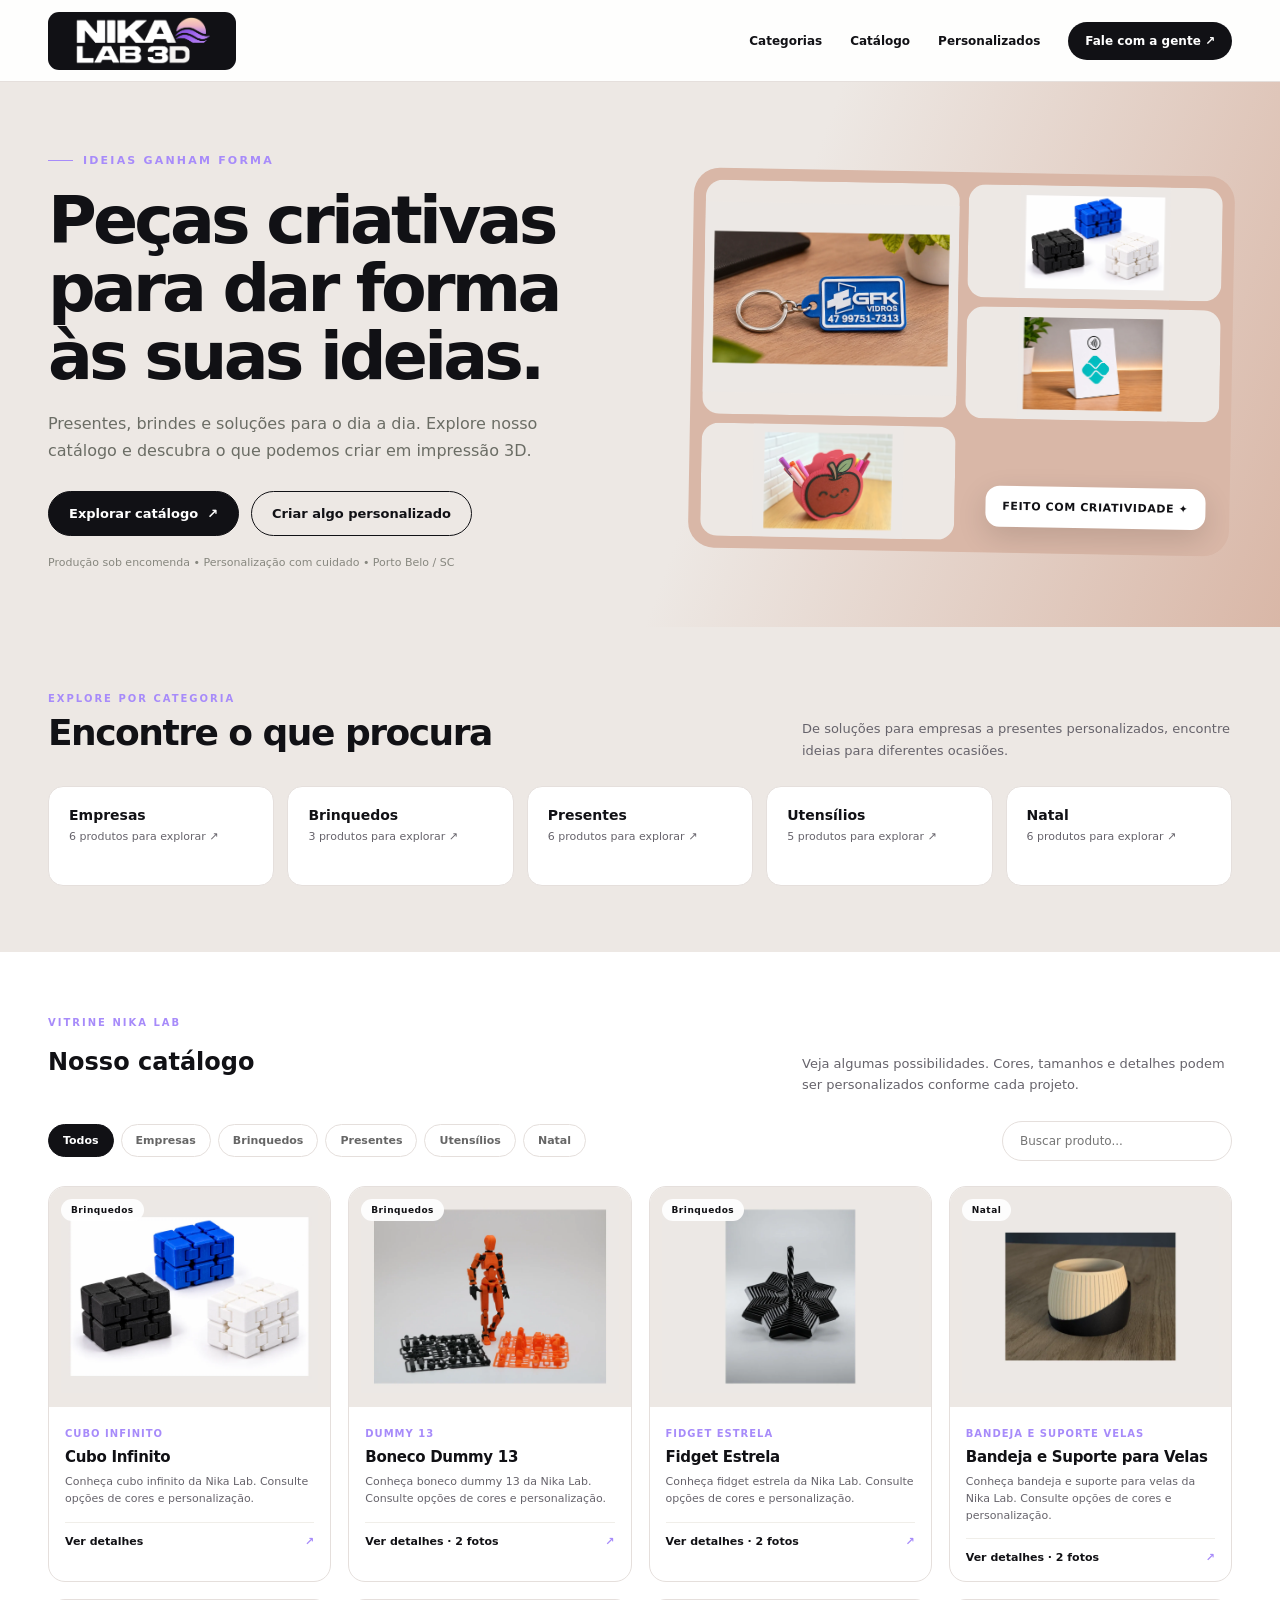
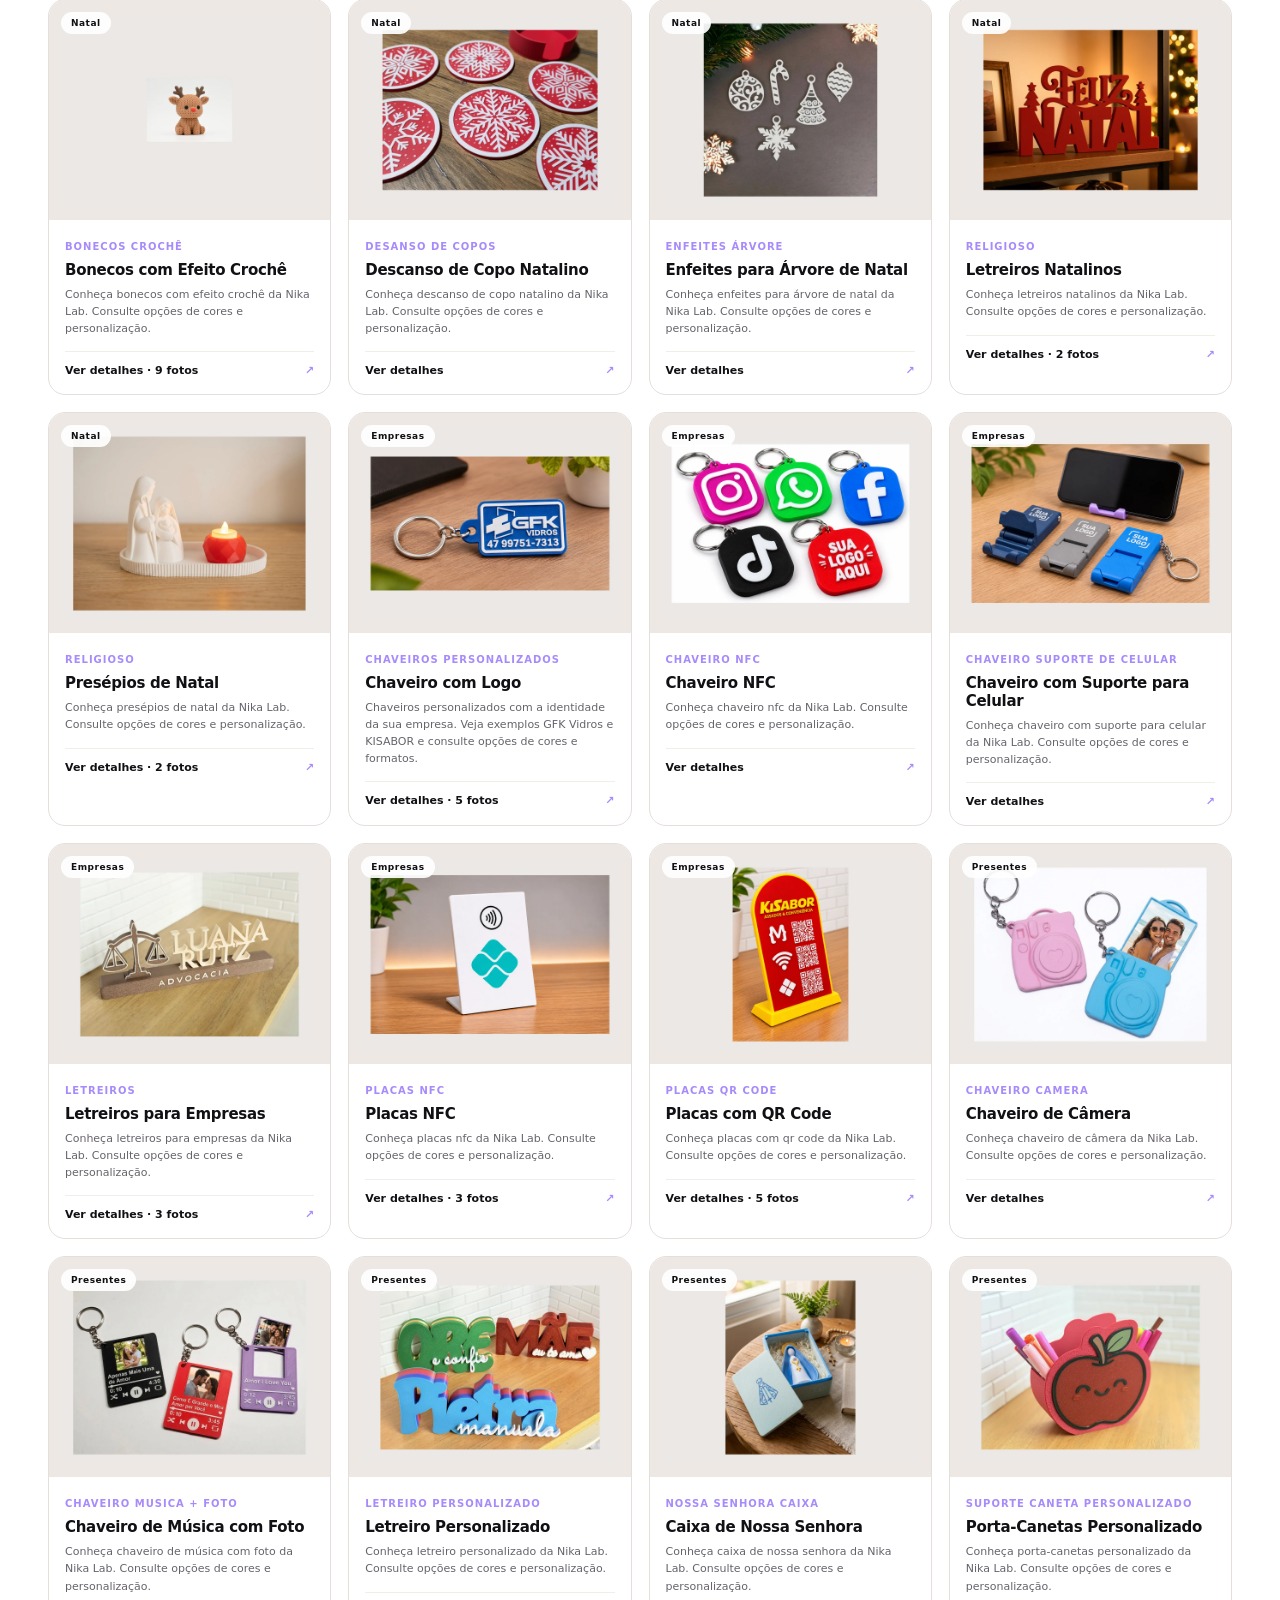
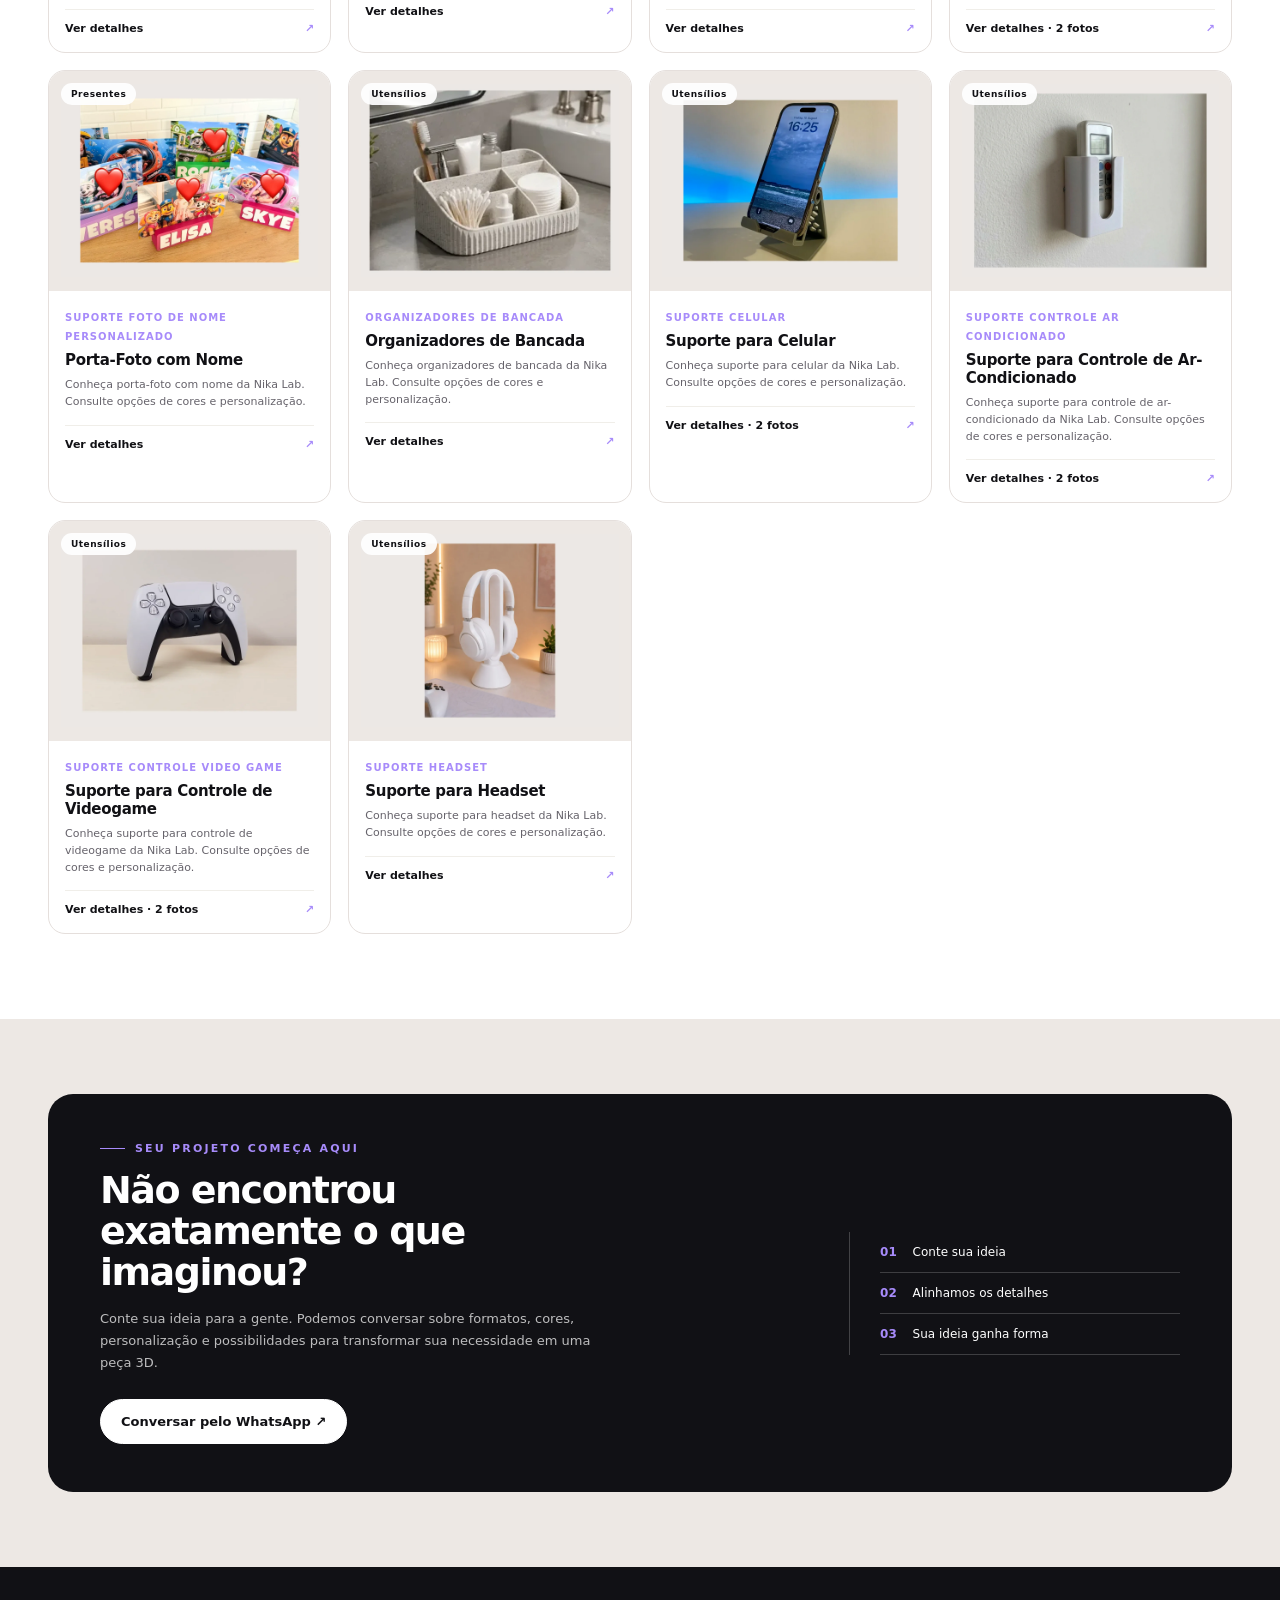
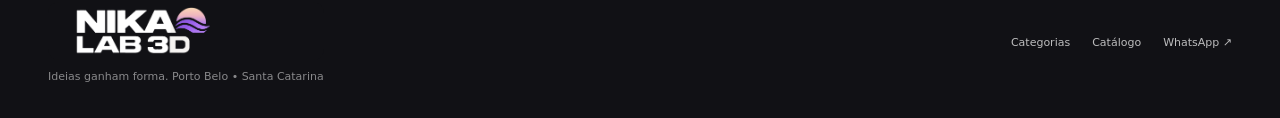
==== commit bca9812c: "exclusao e ajustes" ====
--- a/index.html
+++ b/index.html
@@ -73,7 +73,7 @@
 <div class="modal" id="modal"><div class="modal-box"><button class="close" id="close" aria-label="Fechar">×</button><div class="modal-gallery"><div class="modal-main-frame"><img id="modalMain" alt=""></div><div class="thumbs" id="thumbs"></div></div><div class="modal-copy"><div class="kicker" id="modalSub"></div><h2 id="modalTitle"></h2><p id="modalDesc"></p><a class="btn dark" id="modalWhatsapp" target="_blank" rel="noopener">Consultar este produto ↗</a><p style="font-size:10px;margin-top:14px">Produto sob encomenda. Consulte disponibilidade, cores e personalizações.</p></div></div></div>
 <script>
 const wa='5547997778683';
-const products=[{"cat": "Brinquedos", "sub": "Cubo Infinito", "name": "Cubo Infinito", "desc": "Conheça cubo infinito da Nika Lab. Consulte opções de cores e personalização.", "images": ["assets/produto-001.webp"]}, {"cat": "Brinquedos", "sub": "Dummy 13", "name": "Boneco Dummy 13", "desc": "Conheça boneco dummy 13 da Nika Lab. Consulte opções de cores e personalização.", "images": ["assets/produto-002.webp", "assets/produto-003.webp"]}, {"cat": "Brinquedos", "sub": "Fidget Estrela", "name": "Fidget Estrela", "desc": "Conheça fidget estrela da Nika Lab. Consulte opções de cores e personalização.", "images": ["assets/produto-004.webp", "assets/produto-005.webp"]}, {"cat": "Natal", "sub": "Bandeja e suporte velas", "name": "Bandeja e Suporte para Velas", "desc": "Conheça bandeja e suporte para velas da Nika Lab. Consulte opções de cores e personalização.", "images": ["assets/produto-006.webp", "assets/produto-007.webp"]}, {"cat": "Natal", "sub": "Bonecos Crochê", "name": "Bonecos com Efeito Crochê", "desc": "Conheça bonecos com efeito crochê da Nika Lab. Consulte opções de cores e personalização.", "images": ["assets/produto-008.webp", "assets/produto-009.webp", "assets/produto-010.webp", "assets/produto-011.webp", "assets/produto-012.webp", "assets/produto-013.webp", "assets/produto-014.webp", "assets/produto-015.webp", "assets/produto-016.webp"]}, {"cat": "Natal", "sub": "Desanso de copos", "name": "Descanso de Copo Natalino", "desc": "Conheça descanso de copo natalino da Nika Lab. Consulte opções de cores e personalização.", "images": ["assets/produto-017.webp"]}, {"cat": "Natal", "sub": "Enfeites árvore", "name": "Enfeites para Árvore de Natal", "desc": "Conheça enfeites para árvore de natal da Nika Lab. Consulte opções de cores e personalização.", "images": ["assets/produto-018.webp"]}, {"cat": "Natal", "sub": "Religioso", "name": "Letreiros Natalinos", "desc": "Conheça letreiros natalinos da Nika Lab. Consulte opções de cores e personalização.", "images": ["assets/produto-019.webp", "assets/produto-020.webp"]}, {"cat": "Natal", "sub": "Religioso", "name": "Presépios de Natal", "desc": "Conheça presépios de natal da Nika Lab. Consulte opções de cores e personalização.", "images": ["assets/produto-021.webp", "assets/produto-022.webp"]}, {"cat": "Empresas", "sub": "Chaveiros Personalizados", "name": "Chaveiro com Logo", "desc": "Chaveiros personalizados com a identidade da sua empresa. Veja exemplos GFK Vidros e KISABOR e consulte opções de cores e formatos.", "images": ["assets/produto-023.webp", "assets/produto-024.webp", "assets/produto-025.webp", "assets/produto-026.webp", "assets/produto-027.webp"]}, {"cat": "Empresas", "sub": "Chaveiro NFC", "name": "Chaveiro NFC", "desc": "Conheça chaveiro nfc da Nika Lab. Consulte opções de cores e personalização.", "images": ["assets/produto-028.webp"]}, {"cat": "Empresas", "sub": "Chaveiro Suporte de Celular", "name": "Chaveiro com Suporte para Celular", "desc": "Conheça chaveiro com suporte para celular da Nika Lab. Consulte opções de cores e personalização.", "images": ["assets/produto-029.webp"]}, {"cat": "Empresas", "sub": "Letreiros", "name": "Letreiros para Empresas", "desc": "Conheça letreiros para empresas da Nika Lab. Consulte opções de cores e personalização.", "images": ["assets/produto-030.webp", "assets/produto-031.webp", "assets/produto-032.webp"]}, {"cat": "Empresas", "sub": "Placas NFC", "name": "Placas NFC", "desc": "Conheça placas nfc da Nika Lab. Consulte opções de cores e personalização.", "images": ["assets/produto-033.webp", "assets/produto-034.webp", "assets/produto-035.webp"]}, {"cat": "Empresas", "sub": "Placas QR Code", "name": "Placas com QR Code", "desc": "Conheça placas com qr code da Nika Lab. Consulte opções de cores e personalização.", "images": ["assets/produto-036.webp", "assets/produto-037.webp", "assets/produto-038.webp", "assets/produto-039.webp", "assets/produto-040.webp"]}, {"cat": "Presentes", "sub": "Chaveiro Camera", "name": "Chaveiro de Câmera", "desc": "Conheça chaveiro de câmera da Nika Lab. Consulte opções de cores e personalização.", "images": ["assets/produto-041.webp"]}, {"cat": "Presentes", "sub": "Chaveiro musica + foto", "name": "Chaveiro de Música com Foto", "desc": "Conheça chaveiro de música com foto da Nika Lab. Consulte opções de cores e personalização.", "images": ["assets/produto-042.webp"]}, {"cat": "Presentes", "sub": "Letreiro personalizado", "name": "Letreiro Personalizado", "desc": "Conheça letreiro personalizado da Nika Lab. Consulte opções de cores e personalização.", "images": ["assets/produto-043.webp"]}, {"cat": "Presentes", "sub": "Nossa senhora Caixa", "name": "Caixa de Nossa Senhora", "desc": "Conheça caixa de nossa senhora da Nika Lab. Consulte opções de cores e personalização.", "images": ["assets/produto-044.webp"]}, {"cat": "Presentes", "sub": "Suporte caneta personalizado", "name": "Porta-Canetas Personalizado", "desc": "Conheça porta-canetas personalizado da Nika Lab. Consulte opções de cores e personalização.", "images": ["assets/produto-045.webp", "assets/produto-046.webp"]}, {"cat": "Presentes", "sub": "Suporte foto de nome personalizado", "name": "Porta-Foto com Nome", "desc": "Conheça porta-foto com nome da Nika Lab. Consulte opções de cores e personalização.", "images": ["assets/produto-047.webp"]}, {"cat": "Utensílios", "sub": "Organizadores de bancada", "name": "Organizadores de Bancada", "desc": "Conheça organizadores de bancada da Nika Lab. Consulte opções de cores e personalização.", "images": ["assets/produto-048.webp"]}, {"cat": "Utensílios", "sub": "Suporte Celular", "name": "Suporte para Celular", "desc": "Conheça suporte para celular da Nika Lab. Consulte opções de cores e personalização.", "images": ["assets/produto-049.webp", "assets/produto-050.webp"]}, {"cat": "Utensílios", "sub": "Suporte Controle Ar Condicionado", "name": "Suporte para Controle de Ar-Condicionado", "desc": "Conheça suporte para controle de ar-condicionado da Nika Lab. Consulte opções de cores e personalização.", "images": ["assets/suporte-ar-condicionado-1.webp", "assets/suporte-ar-condicionado-2.webp"]}, {"cat": "Utensílios", "sub": "Suporte Controle Video game", "name": "Suporte para Controle de Videogame", "desc": "Conheça suporte para controle de videogame da Nika Lab. Consulte opções de cores e personalização.", "images": ["assets/produto-055.webp", "assets/produto-056.webp"]}, {"cat": "Utensílios", "sub": "Suporte Headset", "name": "Suporte para Headset", "desc": "Conheça suporte para headset da Nika Lab. Consulte opções de cores e personalização.", "images": ["assets/produto-057.webp"]}];
+const products=[{"cat":"Brinquedos","sub":"Cubo Infinito","name":"Cubo Infinito","desc":"Conheça cubo infinito da Nika Lab. Consulte opções de cores e personalização.","images":["assets/produto-001.webp"]},{"cat":"Brinquedos","sub":"Dummy 13","name":"Boneco Dummy 13","desc":"Conheça boneco dummy 13 da Nika Lab. Consulte opções de cores e personalização.","images":["assets/produto-002.webp","assets/produto-003.webp"]},{"cat":"Brinquedos","sub":"Fidget Estrela","name":"Fidget Estrela","desc":"Conheça fidget estrela da Nika Lab. Consulte opções de cores e personalização.","images":["assets/produto-004.webp","assets/produto-005.webp"]},{"cat":"Natal","sub":"Bandeja e suporte velas","name":"Bandeja e Suporte para Velas","desc":"Conheça bandeja e suporte para velas da Nika Lab. Consulte opções de cores e personalização.","images":["assets/produto-006.webp","assets/produto-007.webp"]},{"cat":"Natal","sub":"Bonecos Crochê","name":"Bonecos com Efeito Crochê","desc":"Conheça bonecos com efeito crochê da Nika Lab. Consulte opções de cores e personalização.","images":["assets/produto-008.webp","assets/produto-009.webp","assets/produto-010.webp","assets/produto-011.webp","assets/produto-012.webp","assets/produto-013.webp","assets/produto-014.webp","assets/produto-015.webp","assets/produto-016.webp"]},{"cat":"Natal","sub":"Desanso de copos","name":"Descanso de Copo Natalino","desc":"Conheça descanso de copo natalino da Nika Lab. Consulte opções de cores e personalização.","images":["assets/produto-017.webp"]},{"cat":"Natal","sub":"Enfeites árvore","name":"Enfeites para Árvore de Natal","desc":"Conheça enfeites para árvore de natal da Nika Lab. Consulte opções de cores e personalização.","images":["assets/produto-018.webp"]},{"cat":"Natal","sub":"Religioso","name":"Letreiros Natalinos","desc":"Conheça letreiros natalinos da Nika Lab. Consulte opções de cores e personalização.","images":["assets/produto-019.webp","assets/produto-020.webp"]},{"cat":"Natal","sub":"Religioso","name":"Presépios de Natal","desc":"Conheça presépios de natal da Nika Lab. Consulte opções de cores e personalização.","images":["assets/produto-021.webp","assets/produto-022.webp"]},{"cat":"Empresas","sub":"Chaveiros Personalizados","name":"Chaveiro com Logo","desc":"Chaveiros personalizados com a identidade da sua empresa. Veja exemplos GFK Vidros e KISABOR e consulte opções de cores e formatos.","images":["assets/produto-023.webp","assets/produto-024.webp","assets/produto-025.webp","assets/produto-026.webp","assets/produto-027.webp"]},{"cat":"Empresas","sub":"Chaveiro NFC","name":"Chaveiro NFC","desc":"Conheça chaveiro nfc da Nika Lab. Consulte opções de cores e personalização.","images":["assets/produto-028.webp"]},{"cat":"Empresas","sub":"Chaveiro Suporte de Celular","name":"Chaveiro com Suporte para Celular","desc":"Conheça chaveiro com suporte para celular da Nika Lab. Consulte opções de cores e personalização.","images":["assets/produto-029.webp"]},{"cat":"Empresas","sub":"Letreiros","name":"Letreiros para Empresas","desc":"Conheça letreiros para empresas da Nika Lab. Consulte opções de cores e personalização.","images":["assets/produto-030.webp","assets/produto-031.webp","assets/produto-032.webp"]},{"cat":"Empresas","sub":"Placas NFC","name":"Placas NFC","desc":"Conheça placas nfc da Nika Lab. Consulte opções de cores e personalização.","images":["assets/produto-033.webp","assets/produto-034.webp","assets/produto-035.webp"]},{"cat":"Empresas","sub":"Placas QR Code","name":"Placas com QR Code","desc":"Conheça placas com qr code da Nika Lab. Consulte opções de cores e personalização.","images":["assets/produto-036.webp","assets/produto-037.webp","assets/produto-038.webp","assets/produto-039.webp","assets/produto-040.webp"]},{"cat":"Presentes","sub":"Chaveiro Camera","name":"Chaveiro de Câmera","desc":"Conheça chaveiro de câmera da Nika Lab. Consulte opções de cores e personalização.","images":["assets/produto-041.webp"]},{"cat":"Presentes","sub":"Chaveiro musica + foto","name":"Chaveiro de Música com Foto","desc":"Conheça chaveiro de música com foto da Nika Lab. Consulte opções de cores e personalização.","images":["assets/produto-042.webp"]},{"cat":"Presentes","sub":"Letreiro personalizado","name":"Letreiro Personalizado","desc":"Conheça letreiro personalizado da Nika Lab. Consulte opções de cores e personalização.","images":["assets/produto-043.webp"]},{"cat":"Presentes","sub":"Nossa senhora Caixa","name":"Caixa de Nossa Senhora","desc":"Conheça caixa de nossa senhora da Nika Lab. Consulte opções de cores e personalização.","images":["assets/produto-044.webp"]},{"cat":"Presentes","sub":"Suporte caneta personalizado","name":"Porta-Canetas Personalizado","desc":"Conheça porta-canetas personalizado da Nika Lab. Consulte opções de cores e personalização.","images":["assets/produto-045.webp","assets/produto-046.webp"]},{"cat":"Presentes","sub":"Suporte foto de nome personalizado","name":"Porta-Foto com Nome","desc":"Conheça porta-foto com nome da Nika Lab. Consulte opções de cores e personalização.","images":["assets/produto-047.webp"]},{"cat":"Utensílios","sub":"Organizadores de bancada","name":"Organizadores de Bancada","desc":"Conheça organizadores de bancada da Nika Lab. Consulte opções de cores e personalização.","images":["assets/produto-048.webp"]},{"cat":"Utensílios","sub":"Suporte Celular","name":"Suporte para Celular","desc":"Conheça suporte para celular da Nika Lab. Consulte opções de cores e personalização.","images":["assets/produto-049.webp","assets/produto-050.webp"]},{"cat":"Utensílios","sub":"Suporte Controle Ar Condicionado","name":"Suporte para Controle de Ar-Condicionado","desc":"Conheça suporte para controle de ar-condicionado da Nika Lab. Consulte opções de cores e personalização.","images":["assets/suporte-ar-condicionado-1.webp","assets/suporte-ar-condicionado-2.webp"]},{"cat":"Utensílios","sub":"Suporte Controle Video game","name":"Suporte para Controle de Videogame","desc":"Conheça suporte para controle de videogame da Nika Lab. Consulte opções de cores e personalização.","images":["assets/controle-videogame-destaque.webp","assets/produto-056.webp"]},{"cat":"Utensílios","sub":"Suporte Headset","name":"Suporte para Headset","desc":"Conheça suporte para headset da Nika Lab. Consulte opções de cores e personalização.","images":["assets/produto-057.webp"]}];
 const categories=['Empresas','Brinquedos','Presentes','Utensílios','Natal'];
 let active='Todos';
 const $=s=>document.querySelector(s);
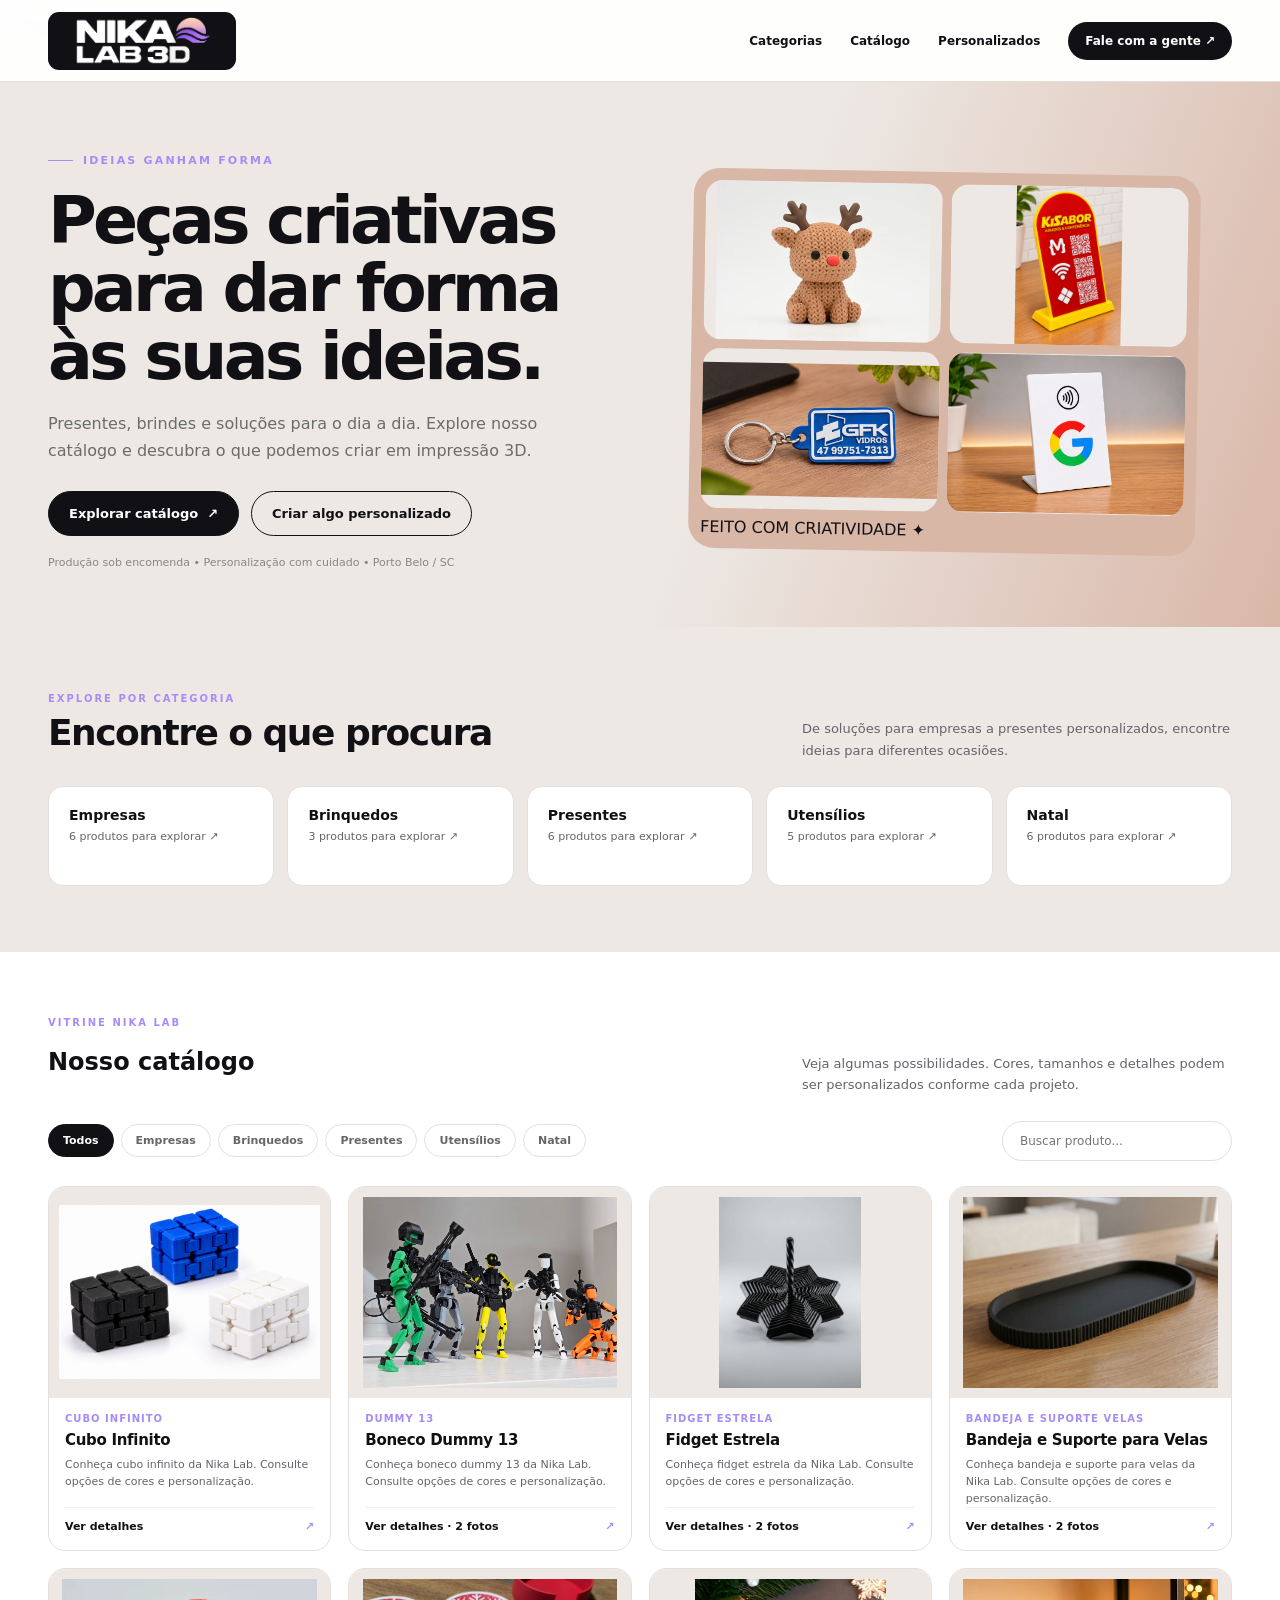
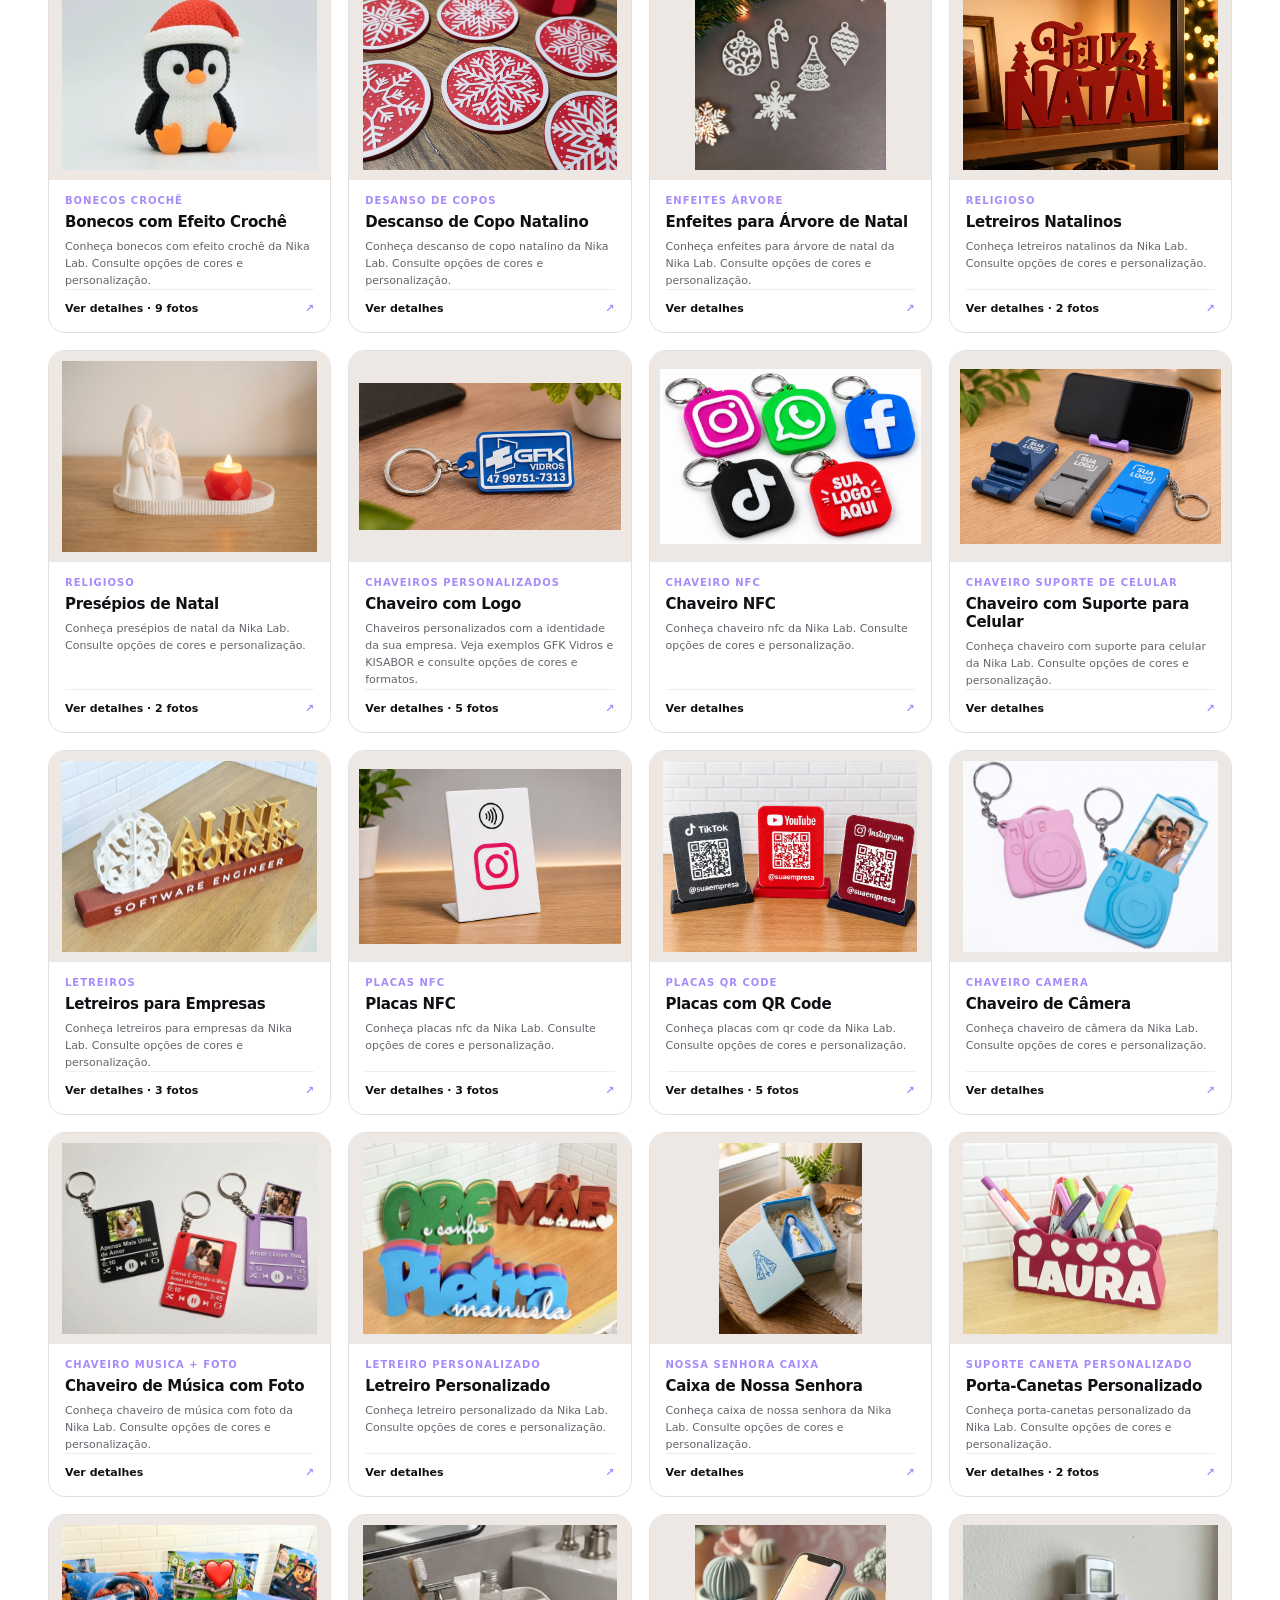
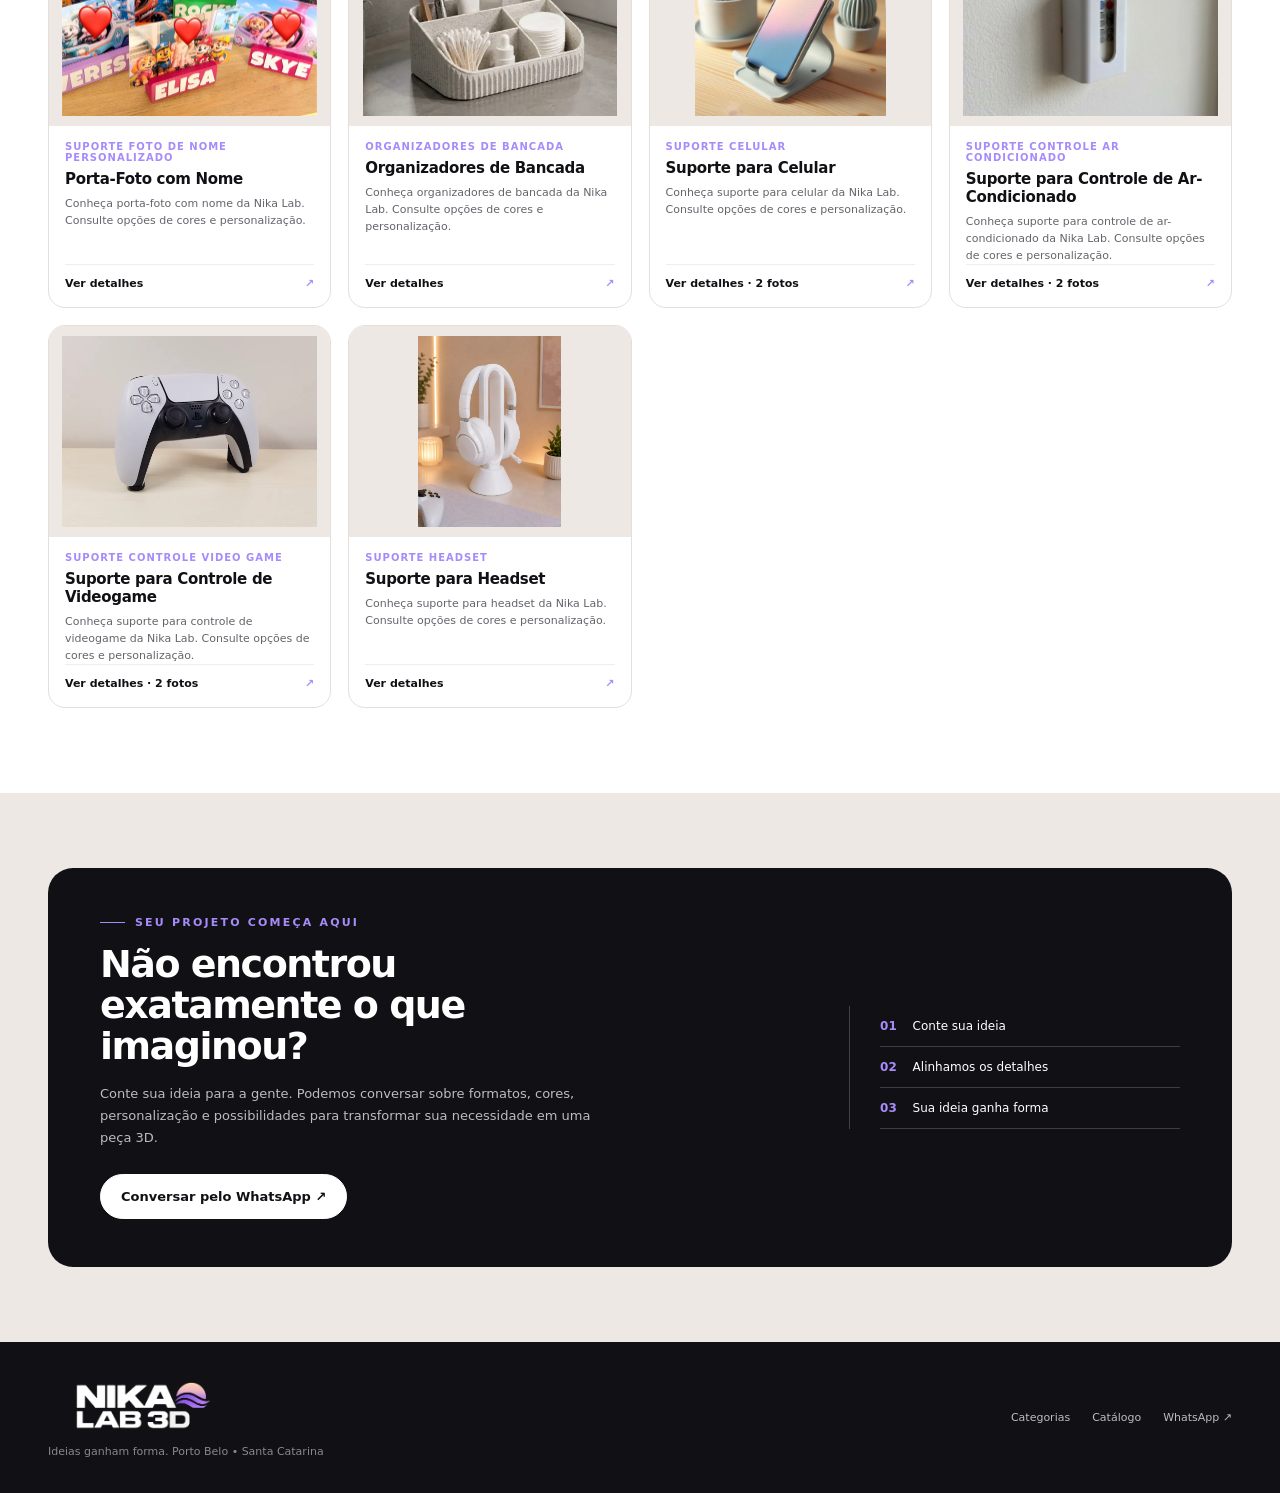
==== commit 18ad3782: "ajuste novamente" ====
--- a/index.html
+++ b/index.html
@@ -1,90 +1,1198 @@
-<!doctype html><html lang="pt-BR">
+<!doctype html>
+<html lang="pt-BR">
+
 <head>
-<meta charset="utf-8"><meta name="viewport" content="width=device-width,initial-scale=1">
-<meta name="description" content="Catálogo Nika Lab 3D — presentes, brindes, soluções criativas e produtos personalizados em impressão 3D.">
-<title>Nika Lab 3D | Catálogo</title>
-<style>
-:root{--ink:#111115;--muted:#66636b;--paper:#ede8e4;--card:#fff;--line:#e5dfdc;--accent:#a78bfa;--accent2:#ede8e4;--green:#111115;--purple:#111115}
-*{box-sizing:border-box}html{scroll-behavior:smooth}body{margin:0;background:var(--paper);color:var(--ink);font-family:Inter,ui-sans-serif,system-ui,-apple-system,BlinkMacSystemFont,"Segoe UI",sans-serif}a{color:inherit;text-decoration:none}button{font:inherit;cursor:pointer}.wrap{max-width:1240px;margin:auto;padding:0 28px}
-header{height:82px;background:#ffffffed;border-bottom:1px solid var(--line);position:sticky;top:0;z-index:10;backdrop-filter:blur(14px)}.nav{height:100%;display:flex;align-items:center;justify-content:space-between}.brand-logo{display:flex;align-items:center;background:var(--purple);border-radius:11px;padding:5px 9px;height:58px}.brand-logo img{display:block;width:170px;height:48px;object-fit:contain}.navlinks{display:flex;gap:28px;align-items:center;font-size:12px;font-weight:700}.navcta{background:var(--ink);color:#fff;padding:12px 17px;border-radius:999px}
-.hero{padding:72px 0 58px;background:linear-gradient(110deg,#f7f6f2 0%,#f7f6f2 58%,#f1e8df 100%);overflow:hidden}.hero-inner{display:grid;grid-template-columns:1.05fr .95fr;gap:45px;align-items:center}.eyebrow{font-size:11px;font-weight:800;letter-spacing:2.2px;text-transform:uppercase;color:var(--accent);display:flex;align-items:center;gap:10px}.eyebrow:before{content:"";width:25px;height:1px;background:var(--accent)}h1{font-size:clamp(42px,5.2vw,68px);line-height:1.02;letter-spacing:-3.8px;margin:20px 0 19px;max-width:610px}.hero p{font-size:16px;line-height:1.7;color:#6b6d65;max-width:490px;margin:0 0 27px}.hero-actions{display:flex;gap:12px;align-items:center;flex-wrap:wrap}.btn{display:inline-flex;align-items:center;justify-content:center;gap:9px;padding:14px 20px;border-radius:999px;font-size:13px;font-weight:750;border:1px solid var(--ink);transition:.2s}.btn.dark{background:var(--ink);color:white}.btn.light{background:transparent}.btn:hover{transform:translateY(-2px)}.hero-note{font-size:11px;color:#87877f;margin-top:20px}.hero-art{height:380px;position:relative;border-radius:26px;background:#e8ded3;overflow:hidden;display:grid;grid-template-columns:1fr 1fr;gap:9px;padding:12px;transform:rotate(1deg)}.hero-art img{width:100%;height:100%;min-height:0;object-fit:cover;border-radius:17px}.hero-art img:first-child{grid-row:span 2}.hero-stamp{position:absolute;bottom:26px;right:24px;background:white;padding:14px 17px;border-radius:14px;box-shadow:0 10px 30px #0002;font-size:11px;font-weight:800;letter-spacing:.6px}
-.section{padding:66px 0}.section-head{display:flex;justify-content:space-between;align-items:end;gap:25px;margin-bottom:25px}.kicker{font-size:10px;text-transform:uppercase;letter-spacing:2px;color:var(--accent);font-weight:850}.section h2{font-size:36px;letter-spacing:-1.5px;margin:8px 0}.section-head p{max-width:430px;color:var(--muted);font-size:13px;line-height:1.65;margin:0}.category-grid{display:grid;grid-template-columns:repeat(5,1fr);gap:13px}.category{background:#fff;border:1px solid var(--line);border-radius:15px;padding:20px;min-height:100px;transition:.2s}.category:hover{transform:translateY(-3px);border-color:#d7c7bb}.category b{display:block;font-size:14px}.category span{font-size:11px;color:var(--muted);display:block;margin-top:7px}
-.catalog{padding:65px 0 85px;background:#fff}.catalog-tools{display:flex;justify-content:space-between;gap:15px;align-items:center;margin:25px 0}.filters{display:flex;gap:7px;flex-wrap:wrap}.filter{border:1px solid var(--line);background:white;border-radius:999px;padding:9px 14px;font-size:11px;font-weight:750;color:#666}.filter.active{background:var(--ink);border-color:var(--ink);color:white}.search{border:1px solid var(--line);border-radius:999px;padding:12px 17px;width:230px;font:inherit;font-size:12px;outline:none}.search:focus{border-color:var(--accent)}.grid{display:grid;grid-template-columns:repeat(4,1fr);gap:17px}.product{border:1px solid var(--line);border-radius:17px;overflow:hidden;background:white;transition:.22s;cursor:pointer}.product:hover{transform:translateY(-4px);box-shadow:0 12px 28px #24251c0d;border-color:#ddd5cb}.product-img{height:220px;background:#f0eee9;position:relative;overflow:hidden;display:flex;align-items:center;justify-content:center}.product-img img{width:100%;height:100%;object-fit:contain;padding:8px;transition:transform .4s}.product:hover .product-img img{transform:scale(1.035)}.tag{position:absolute;top:12px;left:12px;background:#ffffffeb;border-radius:999px;padding:6px 10px;font-size:9px;font-weight:800;letter-spacing:.5px}.product-info{padding:15px 16px 17px}.product-info small{font-size:10px;color:var(--accent);font-weight:800;text-transform:uppercase;letter-spacing:1px}.product-info h3{font-size:15px;margin:7px 0;letter-spacing:-.3px}.product-info p{font-size:11px;line-height:1.55;color:var(--muted);margin:0;min-height:35px}.product-foot{display:flex;justify-content:space-between;align-items:center;border-top:1px solid #f0eee9;margin-top:14px;padding-top:12px;font-size:11px;font-weight:750}.product-foot span:last-child{color:var(--accent)}.no-image{font-size:11px;color:#9b988f;letter-spacing:.3px}
-.custom{padding:75px 0}.custom-box{background:var(--green);border-radius:25px;padding:48px 52px;color:white;display:grid;grid-template-columns:1.5fr .7fr;gap:40px;align-items:center}.custom-box h2{font-size:38px;line-height:1.08;letter-spacing:-1.5px;max-width:520px;margin:15px 0}.custom-box p{color:#ffffffb8;font-size:13px;line-height:1.7;max-width:510px}.custom-box .btn{background:white;color:var(--ink);border-color:white;margin-top:12px}.custom-aside{border-left:1px solid #ffffff35;padding-left:30px}.custom-aside div{padding:13px 0;border-bottom:1px solid #ffffff30;font-size:12px}.custom-aside b{color:#f2a48c;margin-right:12px}footer{background:#22231f;color:white;padding:35px 0}.footer-inner{display:flex;justify-content:space-between;align-items:center;gap:25px}.footer-inner p{color:#ffffff80;font-size:11px;margin:10px 0 0}.footer-links{display:flex;gap:22px;font-size:11px;color:#ffffffb8}
-.modal{display:none;position:fixed;inset:0;background:#161713b8;z-index:30;align-items:center;justify-content:center;padding:20px}.modal.open{display:flex}.modal-box{background:#fff;border-radius:20px;max-width:920px;width:100%;max-height:90vh;overflow:auto;display:grid;grid-template-columns:minmax(0,1.1fr) minmax(0,.9fr);position:relative}.modal-gallery{background:#f0eee9;min-height:440px;height: min(68vh,580px);display:flex;flex-direction:column;padding:16px;gap:12px;min-width:0}.modal-main-frame{height:calc(100% - 76px);min-height:0;display:flex;align-items:center;justify-content:center;overflow:hidden;border-radius:12px;background:#e9e6df}.modal-gallery img#modalMain{display:block;width:100%;height:100%;max-height:none;object-fit:contain;object-position:center}.thumbs{display:flex;gap:8px;overflow-x:auto;max-width:100%;height:64px;flex:0 0 64px;padding:2px}.thumbs img{width:64px;height:60px;flex:0 0 64px;object-fit:cover;border-radius:8px;cursor:pointer;border:2px solid transparent;background:#fff}.thumbs img.selected{border-color:var(--accent)}.modal-copy{padding:42px 35px;align-self:center}.close{position:absolute;right:14px;top:14px;z-index:2;border:0;background:#fff;border-radius:50%;width:36px;height:36px;font-size:22px;box-shadow:0 2px 12px #0002}.modal-copy h2{font-size:29px;letter-spacing:-1px;margin:9px 0}.modal-copy p{color:var(--muted);font-size:13px;line-height:1.7}.empty{padding:35px;color:var(--muted);font-size:13px}
-@media(max-width:900px){.grid{grid-template-columns:repeat(3,1fr)}.category-grid{grid-template-columns:repeat(3,1fr)}}
-@media(max-width:650px){.wrap{padding:0 18px}header{height:68px}.brand-logo{height:48px;padding:4px 7px}.brand-logo img{width:135px;height:40px}.navlinks{gap:10px}.navlinks a:not(.navcta){display:none}.navcta{font-size:10px;padding:10px 12px}.hero{padding:48px 0 35px}.hero-inner{grid-template-columns:1fr}.hero-art{height:275px;max-width:500px}.hero h1{font-size:47px;letter-spacing:-2.6px}.section,.catalog,.custom{padding:48px 0}.section-head{display:block}.section-head p{margin-top:12px}.section h2{font-size:30px}.category-grid{grid-template-columns:repeat(2,1fr)}.grid{grid-template-columns:repeat(2,1fr);gap:10px}.product-img{height:165px}.product-info{padding:12px}.product-info h3{font-size:13px}.product-info p{font-size:10px}.catalog-tools{align-items:stretch;flex-direction:column}.filters{order:2}.search{width:100%}.custom-box{grid-template-columns:1fr;padding:30px 24px}.custom-box h2{font-size:30px}.custom-aside{border-left:0;border-top:1px solid #ffffff35;padding:14px 0 0}.footer-inner{align-items:flex-start;flex-direction:column}.modal{padding:10px}.modal-box{grid-template-columns:1fr;max-height:94vh}.modal-gallery{min-height:0;height: min(48vh,390px);padding:10px;gap:8px}.modal-main-frame{height:calc(100% - 68px)}.thumbs{height:58px;flex-basis:58px}.thumbs img{height:54px;width:58px;flex-basis:58px}.modal-copy{padding:20px 22px}.modal-copy h2{font-size:24px}.modal-copy p{font-size:12px}}
-</style>
-
-<style>
-/* Identidade visual Nika Lab: grafite, marfim, violeta e nude */
-.hero{background:linear-gradient(110deg,#ede8e4 0%,#ede8e4 57%,#d9b7a7 100%)}
-.hero-art{background:#d9b7a7}
-.hero-art img{object-fit:contain;background:#ede8e4}
-.navcta,.btn.dark,.filter.active{background:#111115;border-color:#111115}
-.custom-box{background:#111115}
-.custom-aside b,.custom-box .eyebrow{color:#a78bfa!important}
-.product-img{background:#ede8e4}
-.product-img img{padding:12px}
-.product:hover{border-color:#a78bfa}
-.category:hover{border-color:#a78bfa}
-footer{background:#111115}
-.brand-logo{background:#111115}
-.modal{padding:18px;background:rgba(17,17,21,.82)}
-.modal-box{width:min(1080px,100%);max-width:1080px;height:min(680px,calc(100dvh - 36px));max-height:calc(100dvh - 36px);overflow:hidden;grid-template-columns:minmax(0,1.35fr) minmax(310px,.8fr);align-items:stretch}
-.modal-gallery{height:100%;min-height:0;min-width:0;padding:16px;display:flex;flex-direction:column;gap:10px;background:#ede8e4}
-.modal-main-frame{flex:1 1 auto;height:auto;min-height:0;overflow:hidden;background:#ede8e4}
-.modal-main-frame img{width:100%;height:100%;object-fit:contain;object-position:center}
-.thumbs{height:76px;flex:0 0 76px;overflow-x:auto;overflow-y:hidden;scrollbar-width:thin}
-.thumbs img{width:72px;height:70px;flex:0 0 72px;object-fit:contain;background:#fff}
-.thumbs img.selected{border-color:#a78bfa}
-.modal-copy{align-self:center;min-height:0;max-height:100%;overflow-y:auto;padding:35px 30px}
-.modal-copy h2{font-size:clamp(23px,2.5vw,32px)}
-.close{background:#fff;box-shadow:0 2px 12px #0002}
-@media(max-width:650px){
-.modal{padding:8px}
-.modal-box{display:flex;flex-direction:column;width:100%;height:calc(100dvh - 16px);max-height:calc(100dvh - 16px);border-radius:16px}
-.modal-gallery{flex:1 1 56%;height:auto;min-height:0;padding:10px;gap:7px}
-.modal-main-frame{height:auto;flex:1 1 auto;min-height:0}
-.thumbs{height:57px;flex:0 0 57px}
-.thumbs img{height:53px;width:56px;flex:0 0 56px}
-.modal-copy{flex:0 1 auto;max-height:39%;width:100%;padding:15px 18px 18px;overflow-y:auto}
-.modal-copy h2{font-size:21px;margin:5px 0}
-.modal-copy p{margin:7px 0;font-size:11px;line-height:1.45}
-.modal-copy .btn{padding:11px 16px}
-}
-</style>
-<style>
-/* V4: todas as imagens possuem canvas 4:3 com margens consistentes */
-.modal-gallery{overflow:hidden!important}
-.modal-main-frame{aspect-ratio:4/3;max-height:100%;min-height:0!important;width:100%;margin:auto;flex:1 1 auto!important}
-.modal-main-frame img,#modalMain{display:block;width:100%!important;height:100%!important;object-fit:contain!important;object-position:center!important}
-.thumbs{overflow-x:auto!important;overflow-y:hidden!important;scrollbar-width:thin}
-.thumbs img{object-fit:contain!important}
-.product-img img{object-fit:contain!important}
-@media(max-width:650px){.modal-gallery{flex:1 1 60%!important}.modal-copy{max-height:36%!important}}
-</style></head><body>
-<header><div class="wrap nav"><a class="brand-logo" href="#" aria-label="Nika Lab 3D"><img src="assets/nika-lab-logo.png" alt="Nika Lab 3D"></a><nav class="navlinks"><a href="#categorias">Categorias</a><a href="#catalogo">Catálogo</a><a href="#sobre">Personalizados</a><a class="navcta" href="https://wa.me/5547997778683" target="_blank" rel="noopener">Fale com a gente ↗</a></nav></div></header>
-<section class="hero"><div class="wrap hero-inner"><div><div class="eyebrow">Ideias ganham forma</div><h1>Peças criativas para dar forma às suas ideias.</h1><p>Presentes, brindes e soluções para o dia a dia. Explore nosso catálogo e descubra o que podemos criar em impressão 3D.</p><div class="hero-actions"><a class="btn dark" href="#catalogo">Explorar catálogo <span>↗</span></a><a class="btn light" href="https://wa.me/5547997778683" target="_blank" rel="noopener">Criar algo personalizado</a></div><div class="hero-note">Produção sob encomenda • Personalização com cuidado • Porto Belo / SC</div></div><div class="hero-art" id="heroArt"></div></div></section>
-<section class="section" id="categorias"><div class="wrap"><div class="section-head"><div><div class="kicker">Explore por categoria</div><h2>Encontre o que procura</h2></div><p>De soluções para empresas a presentes personalizados, encontre ideias para diferentes ocasiões.</p></div><div class="category-grid" id="categoryCards"></div></div></section>
-<section class="catalog" id="catalogo"><div class="wrap"><div class="section-head"><div><div class="kicker">Vitrine Nika Lab</div><h2>Nosso catálogo</h2></div><p>Veja algumas possibilidades. Cores, tamanhos e detalhes podem ser personalizados conforme cada projeto.</p></div><div class="catalog-tools"><div class="filters" id="filters"></div><input class="search" id="search" type="search" placeholder="Buscar produto..."></div><div class="grid" id="products"></div></div></section>
-<section class="custom" id="sobre"><div class="wrap"><div class="custom-box"><div><div class="eyebrow" style="color:#f2a48c">Seu projeto começa aqui</div><h2>Não encontrou exatamente o que imaginou?</h2><p>Conte sua ideia para a gente. Podemos conversar sobre formatos, cores, personalização e possibilidades para transformar sua necessidade em uma peça 3D.</p><a class="btn" href="https://wa.me/5547997778683?text=Ol%C3%A1%21%20Vim%20pelo%20cat%C3%A1logo%20da%20Nika%20Lab%203D%20e%20quero%20conversar%20sobre%20um%20projeto." target="_blank" rel="noopener">Conversar pelo WhatsApp ↗</a></div><div class="custom-aside"><div><b>01</b> Conte sua ideia</div><div><b>02</b> Alinhamos os detalhes</div><div><b>03</b> Sua ideia ganha forma</div></div></div></div></section>
-<footer><div class="wrap footer-inner"><div><div class="brand-logo"><img src="assets/nika-lab-logo.png" alt="Nika Lab 3D"></div><p>Ideias ganham forma. Porto Belo • Santa Catarina</p></div><div class="footer-links"><a href="#categorias">Categorias</a><a href="#catalogo">Catálogo</a><a href="https://wa.me/5547997778683" target="_blank" rel="noopener">WhatsApp ↗</a></div></div></footer>
-<div class="modal" id="modal"><div class="modal-box"><button class="close" id="close" aria-label="Fechar">×</button><div class="modal-gallery"><div class="modal-main-frame"><img id="modalMain" alt=""></div><div class="thumbs" id="thumbs"></div></div><div class="modal-copy"><div class="kicker" id="modalSub"></div><h2 id="modalTitle"></h2><p id="modalDesc"></p><a class="btn dark" id="modalWhatsapp" target="_blank" rel="noopener">Consultar este produto ↗</a><p style="font-size:10px;margin-top:14px">Produto sob encomenda. Consulte disponibilidade, cores e personalizações.</p></div></div></div>
-<script>
-const wa='5547997778683';
-const products=[{"cat":"Brinquedos","sub":"Cubo Infinito","name":"Cubo Infinito","desc":"Conheça cubo infinito da Nika Lab. Consulte opções de cores e personalização.","images":["assets/produto-001.webp"]},{"cat":"Brinquedos","sub":"Dummy 13","name":"Boneco Dummy 13","desc":"Conheça boneco dummy 13 da Nika Lab. Consulte opções de cores e personalização.","images":["assets/produto-002.webp","assets/produto-003.webp"]},{"cat":"Brinquedos","sub":"Fidget Estrela","name":"Fidget Estrela","desc":"Conheça fidget estrela da Nika Lab. Consulte opções de cores e personalização.","images":["assets/produto-004.webp","assets/produto-005.webp"]},{"cat":"Natal","sub":"Bandeja e suporte velas","name":"Bandeja e Suporte para Velas","desc":"Conheça bandeja e suporte para velas da Nika Lab. Consulte opções de cores e personalização.","images":["assets/produto-006.webp","assets/produto-007.webp"]},{"cat":"Natal","sub":"Bonecos Crochê","name":"Bonecos com Efeito Crochê","desc":"Conheça bonecos com efeito crochê da Nika Lab. Consulte opções de cores e personalização.","images":["assets/produto-008.webp","assets/produto-009.webp","assets/produto-010.webp","assets/produto-011.webp","assets/produto-012.webp","assets/produto-013.webp","assets/produto-014.webp","assets/produto-015.webp","assets/produto-016.webp"]},{"cat":"Natal","sub":"Desanso de copos","name":"Descanso de Copo Natalino","desc":"Conheça descanso de copo natalino da Nika Lab. Consulte opções de cores e personalização.","images":["assets/produto-017.webp"]},{"cat":"Natal","sub":"Enfeites árvore","name":"Enfeites para Árvore de Natal","desc":"Conheça enfeites para árvore de natal da Nika Lab. Consulte opções de cores e personalização.","images":["assets/produto-018.webp"]},{"cat":"Natal","sub":"Religioso","name":"Letreiros Natalinos","desc":"Conheça letreiros natalinos da Nika Lab. Consulte opções de cores e personalização.","images":["assets/produto-019.webp","assets/produto-020.webp"]},{"cat":"Natal","sub":"Religioso","name":"Presépios de Natal","desc":"Conheça presépios de natal da Nika Lab. Consulte opções de cores e personalização.","images":["assets/produto-021.webp","assets/produto-022.webp"]},{"cat":"Empresas","sub":"Chaveiros Personalizados","name":"Chaveiro com Logo","desc":"Chaveiros personalizados com a identidade da sua empresa. Veja exemplos GFK Vidros e KISABOR e consulte opções de cores e formatos.","images":["assets/produto-023.webp","assets/produto-024.webp","assets/produto-025.webp","assets/produto-026.webp","assets/produto-027.webp"]},{"cat":"Empresas","sub":"Chaveiro NFC","name":"Chaveiro NFC","desc":"Conheça chaveiro nfc da Nika Lab. Consulte opções de cores e personalização.","images":["assets/produto-028.webp"]},{"cat":"Empresas","sub":"Chaveiro Suporte de Celular","name":"Chaveiro com Suporte para Celular","desc":"Conheça chaveiro com suporte para celular da Nika Lab. Consulte opções de cores e personalização.","images":["assets/produto-029.webp"]},{"cat":"Empresas","sub":"Letreiros","name":"Letreiros para Empresas","desc":"Conheça letreiros para empresas da Nika Lab. Consulte opções de cores e personalização.","images":["assets/produto-030.webp","assets/produto-031.webp","assets/produto-032.webp"]},{"cat":"Empresas","sub":"Placas NFC","name":"Placas NFC","desc":"Conheça placas nfc da Nika Lab. Consulte opções de cores e personalização.","images":["assets/produto-033.webp","assets/produto-034.webp","assets/produto-035.webp"]},{"cat":"Empresas","sub":"Placas QR Code","name":"Placas com QR Code","desc":"Conheça placas com qr code da Nika Lab. Consulte opções de cores e personalização.","images":["assets/produto-036.webp","assets/produto-037.webp","assets/produto-038.webp","assets/produto-039.webp","assets/produto-040.webp"]},{"cat":"Presentes","sub":"Chaveiro Camera","name":"Chaveiro de Câmera","desc":"Conheça chaveiro de câmera da Nika Lab. Consulte opções de cores e personalização.","images":["assets/produto-041.webp"]},{"cat":"Presentes","sub":"Chaveiro musica + foto","name":"Chaveiro de Música com Foto","desc":"Conheça chaveiro de música com foto da Nika Lab. Consulte opções de cores e personalização.","images":["assets/produto-042.webp"]},{"cat":"Presentes","sub":"Letreiro personalizado","name":"Letreiro Personalizado","desc":"Conheça letreiro personalizado da Nika Lab. Consulte opções de cores e personalização.","images":["assets/produto-043.webp"]},{"cat":"Presentes","sub":"Nossa senhora Caixa","name":"Caixa de Nossa Senhora","desc":"Conheça caixa de nossa senhora da Nika Lab. Consulte opções de cores e personalização.","images":["assets/produto-044.webp"]},{"cat":"Presentes","sub":"Suporte caneta personalizado","name":"Porta-Canetas Personalizado","desc":"Conheça porta-canetas personalizado da Nika Lab. Consulte opções de cores e personalização.","images":["assets/produto-045.webp","assets/produto-046.webp"]},{"cat":"Presentes","sub":"Suporte foto de nome personalizado","name":"Porta-Foto com Nome","desc":"Conheça porta-foto com nome da Nika Lab. Consulte opções de cores e personalização.","images":["assets/produto-047.webp"]},{"cat":"Utensílios","sub":"Organizadores de bancada","name":"Organizadores de Bancada","desc":"Conheça organizadores de bancada da Nika Lab. Consulte opções de cores e personalização.","images":["assets/produto-048.webp"]},{"cat":"Utensílios","sub":"Suporte Celular","name":"Suporte para Celular","desc":"Conheça suporte para celular da Nika Lab. Consulte opções de cores e personalização.","images":["assets/produto-049.webp","assets/produto-050.webp"]},{"cat":"Utensílios","sub":"Suporte Controle Ar Condicionado","name":"Suporte para Controle de Ar-Condicionado","desc":"Conheça suporte para controle de ar-condicionado da Nika Lab. Consulte opções de cores e personalização.","images":["assets/suporte-ar-condicionado-1.webp","assets/suporte-ar-condicionado-2.webp"]},{"cat":"Utensílios","sub":"Suporte Controle Video game","name":"Suporte para Controle de Videogame","desc":"Conheça suporte para controle de videogame da Nika Lab. Consulte opções de cores e personalização.","images":["assets/controle-videogame-destaque.webp","assets/produto-056.webp"]},{"cat":"Utensílios","sub":"Suporte Headset","name":"Suporte para Headset","desc":"Conheça suporte para headset da Nika Lab. Consulte opções de cores e personalização.","images":["assets/produto-057.webp"]}];
-const categories=['Empresas','Brinquedos','Presentes','Utensílios','Natal'];
-let active='Todos';
-const $=s=>document.querySelector(s);
-function renderFilters(){ $('#filters').innerHTML=['Todos',...categories].map(c=>`<button class="filter ${active===c?'active':''}" data-cat="${c}">${c}</button>`).join('');document.querySelectorAll('.filter').forEach(b=>b.onclick=()=>{active=b.dataset.cat;renderFilters();renderProducts();}); }
-function setFilter(c){active=c;renderFilters();renderProducts();document.querySelector('#catalogo').scrollIntoView({behavior:'smooth'});}
-function renderCategories(){const counts=categories.map(c=>products.filter(p=>p.cat===c).length);$('#categoryCards').innerHTML=categories.map((c,i)=>`<a class="category" href="#catalogo" data-category="${c}"><b>${c}</b><span>${counts[i]} produtos para explorar ↗</span></a>`).join('');document.querySelectorAll('.category').forEach(el=>el.onclick=()=>{active=el.dataset.category;renderFilters();renderProducts();});}
-function renderProducts(){let q=$('#search').value.toLowerCase();let list=products.filter(p=>(active==='Todos'||p.cat===active)&&(`${p.name} ${p.cat} ${p.sub} ${p.desc}`).toLowerCase().includes(q));$('#products').innerHTML=list.length?list.map(p=>{let idx=products.indexOf(p);let src=p.images[0];return `<article class="product" data-index="${idx}"><div class="product-img">${src?`<img src="${src}" alt="${p.name}" loading="lazy">`:'<span class="no-image">Imagem em breve</span>'}<span class="tag">${p.cat}</span></div><div class="product-info"><small>${p.sub}</small><h3>${p.name}</h3><p>${p.desc}</p><div class="product-foot"><span>Ver detalhes${p.images.length>1?' · '+p.images.length+' fotos':''}</span><span>↗</span></div></div></article>`}).join(''):`<div class="empty">Não encontramos produtos com esse termo. Tente outra busca.</div>`;document.querySelectorAll('.product').forEach(el=>el.onclick=()=>openProduct(+el.dataset.index));}
-function openProduct(i){let p=products[i];$('#modalTitle').textContent=p.name;$('#modalSub').textContent=p.cat+' / '+p.sub;$('#modalDesc').textContent=p.desc;let main=$('#modalMain');let thumbs=$('#thumbs');if(p.images.length){main.src=p.images[0];main.alt=p.name;thumbs.innerHTML=p.images.map((src,j)=>`<img src="${src}" class="${j===0?'selected':''}" data-src="${src}" alt="Imagem ${j+1} de ${p.name}">`).join('');}else{main.removeAttribute('src');main.alt='Imagem indisponível';thumbs.innerHTML='';}document.querySelectorAll('#thumbs img').forEach(t=>t.onclick=()=>{main.src=t.dataset.src;document.querySelectorAll('#thumbs img').forEach(x=>x.classList.remove('selected'));t.classList.add('selected');});$('#modalWhatsapp').href=`https://wa.me/${wa}?text=${encodeURIComponent('Olá! Vi o catálogo da Nika Lab 3D e gostaria de saber mais sobre: '+p.name+'.')}`;$('#modal').classList.add('open');document.body.style.overflow='hidden';}
-function closeModal(){$('#modal').classList.remove('open');document.body.style.overflow='';}
-$('#close').onclick=closeModal;$('#modal').onclick=e=>{if(e.target.id==='modal')closeModal();};document.addEventListener('keydown',e=>{if(e.key==='Escape')closeModal();});$('#search').addEventListener('input',renderProducts);
-const heroImages=["assets/produto-023.webp", "assets/produto-001.webp", "assets/produto-033.webp", "assets/produto-045.webp"];
-$('#heroArt').innerHTML=heroImages.map((src,i)=>`<img src="${src}" alt="Produto Nika Lab ${i+1}" ${i?"loading='lazy'":''}>`).join('')+`<div class="hero-stamp">FEITO COM CRIATIVIDADE ✦</div>`;
-renderFilters();renderCategories();renderProducts();
-</script></body></html>+    <meta charset="utf-8">
+    <meta name="viewport" content="width=device-width,initial-scale=1">
+    <meta name="description"
+        content="Catálogo Nika Lab 3D — presentes, brindes, soluções criativas e produtos personalizados em impressão 3D.">
+    <title>Nika Lab 3D | Catálogo</title>
+    <style>
+        :root {
+            --ink: #111115;
+            --muted: #66636b;
+            --paper: #ede8e4;
+            --card: #fff;
+            --line: #e5dfdc;
+            --accent: #a78bfa;
+            --accent2: #ede8e4;
+            --green: #111115;
+            --purple: #111115
+        }
+
+        * {
+            box-sizing: border-box
+        }
+
+        html {
+            scroll-behavior: smooth
+        }
+
+        body {
+            margin: 0;
+            background: var(--paper);
+            color: var(--ink);
+            font-family: Inter, ui-sans-serif, system-ui, -apple-system, BlinkMacSystemFont, "Segoe UI", sans-serif
+        }
+
+        a {
+            color: inherit;
+            text-decoration: none
+        }
+
+        button {
+            font: inherit;
+            cursor: pointer
+        }
+
+        .wrap {
+            max-width: 1240px;
+            margin: auto;
+            padding: 0 28px
+        }
+
+        header {
+            height: 82px;
+            background: #ffffffed;
+            border-bottom: 1px solid var(--line);
+            position: sticky;
+            top: 0;
+            z-index: 10;
+            backdrop-filter: blur(14px)
+        }
+
+        .nav {
+            height: 100%;
+            display: flex;
+            align-items: center;
+            justify-content: space-between
+        }
+
+        .brand-logo {
+            display: flex;
+            align-items: center;
+            background: var(--purple);
+            border-radius: 11px;
+            padding: 5px 9px;
+            height: 58px
+        }
+
+        .brand-logo img {
+            display: block;
+            width: 170px;
+            height: 48px;
+            object-fit: contain
+        }
+
+        .navlinks {
+            display: flex;
+            gap: 28px;
+            align-items: center;
+            font-size: 12px;
+            font-weight: 700
+        }
+
+        .navcta {
+            background: var(--ink);
+            color: #fff;
+            padding: 12px 17px;
+            border-radius: 999px
+        }
+
+        .hero {
+            padding: 72px 0 58px;
+            background: linear-gradient(110deg, #f7f6f2 0%, #f7f6f2 58%, #f1e8df 100%);
+            overflow: hidden
+        }
+
+        .hero-inner {
+            display: grid;
+            grid-template-columns: 1.05fr .95fr;
+            gap: 45px;
+            align-items: center
+        }
+
+        .eyebrow {
+            font-size: 11px;
+            font-weight: 800;
+            letter-spacing: 2.2px;
+            text-transform: uppercase;
+            color: var(--accent);
+            display: flex;
+            align-items: center;
+            gap: 10px
+        }
+
+        .eyebrow:before {
+            content: "";
+            width: 25px;
+            height: 1px;
+            background: var(--accent)
+        }
+
+        h1 {
+            font-size: clamp(42px, 5.2vw, 68px);
+            line-height: 1.02;
+            letter-spacing: -3.8px;
+            margin: 20px 0 19px;
+            max-width: 610px
+        }
+
+        .hero p {
+            font-size: 16px;
+            line-height: 1.7;
+            color: #6b6d65;
+            max-width: 490px;
+            margin: 0 0 27px
+        }
+
+        .hero-actions {
+            display: flex;
+            gap: 12px;
+            align-items: center;
+            flex-wrap: wrap
+        }
+
+        .btn {
+            display: inline-flex;
+            align-items: center;
+            justify-content: center;
+            gap: 9px;
+            padding: 14px 20px;
+            border-radius: 999px;
+            font-size: 13px;
+            font-weight: 750;
+            border: 1px solid var(--ink);
+            transition: .2s
+        }
+
+        .btn.dark {
+            background: var(--ink);
+            color: white
+        }
+
+        .btn.light {
+            background: transparent
+        }
+
+        .btn:hover {
+            transform: translateY(-2px)
+        }
+
+        .hero-note {
+            font-size: 11px;
+            color: #87877f;
+            margin-top: 20px
+        }
+
+        .hero-art {
+            height: 380px;
+            position: relative;
+            border-radius: 26px;
+            background: #e8ded3;
+            overflow: hidden;
+            display: grid;
+            grid-template-columns: repeat(2, minmax(0, 1fr));
+            grid-template-rows: repeat(2, minmax(0, 1fr));
+            gap: 9px;
+            padding: 12px;
+            transform: rotate(1deg)
+        }
+
+        .hero-art img {
+            width: 100%;
+            height: 100%;
+            min-width: 0;
+            min-height: 0;
+            object-fit: contain;
+            border-radius: 17px;
+            background: #ede8e4
+        }
+
+        .hero-art img:first-child {
+            grid-row: auto
+        }
+
+        .section {
+            padding: 66px 0
+        }
+
+        .section-head {
+            display: flex;
+            justify-content: space-between;
+            align-items: end;
+            gap: 25px;
+            margin-bottom: 25px
+        }
+
+        .kicker {
+            font-size: 10px;
+            text-transform: uppercase;
+            letter-spacing: 2px;
+            color: var(--accent);
+            font-weight: 850
+        }
+
+        .section h2 {
+            font-size: 36px;
+            letter-spacing: -1.5px;
+            margin: 8px 0
+        }
+
+        .section-head p {
+            max-width: 430px;
+            color: var(--muted);
+            font-size: 13px;
+            line-height: 1.65;
+            margin: 0
+        }
+
+        .category-grid {
+            display: grid;
+            grid-template-columns: repeat(5, 1fr);
+            gap: 13px
+        }
+
+        .category {
+            background: #fff;
+            border: 1px solid var(--line);
+            border-radius: 15px;
+            padding: 20px;
+            min-height: 100px;
+            transition: .2s
+        }
+
+        .category:hover {
+            transform: translateY(-3px);
+            border-color: #d7c7bb
+        }
+
+        .category b {
+            display: block;
+            font-size: 14px
+        }
+
+        .category span {
+            font-size: 11px;
+            color: var(--muted);
+            display: block;
+            margin-top: 7px
+        }
+
+        .catalog {
+            padding: 65px 0 85px;
+            background: #fff
+        }
+
+        .catalog-tools {
+            display: flex;
+            justify-content: space-between;
+            gap: 15px;
+            align-items: center;
+            margin: 25px 0
+        }
+
+        .filters {
+            display: flex;
+            gap: 7px;
+            flex-wrap: wrap
+        }
+
+        .filter {
+            border: 1px solid var(--line);
+            background: white;
+            border-radius: 999px;
+            padding: 9px 14px;
+            font-size: 11px;
+            font-weight: 750;
+            color: #666
+        }
+
+        .filter.active {
+            background: var(--ink);
+            border-color: var(--ink);
+            color: white
+        }
+
+        .search {
+            border: 1px solid var(--line);
+            border-radius: 999px;
+            padding: 12px 17px;
+            width: 230px;
+            font: inherit;
+            font-size: 12px;
+            outline: none
+        }
+
+        .search:focus {
+            border-color: var(--accent)
+        }
+
+        .grid {
+            display: grid;
+            grid-template-columns: repeat(4, 1fr);
+            gap: 17px
+        }
+
+        .product {
+            border: 1px solid var(--line);
+            border-radius: 17px;
+            overflow: hidden;
+            background: white;
+            transition: .22s;
+            cursor: pointer;
+            display: flex;
+            flex-direction: column
+        }
+
+        .product:hover {
+            transform: translateY(-4px);
+            box-shadow: 0 12px 28px #24251c0d;
+            border-color: #ddd5cb
+        }
+
+        .product-img {
+            aspect-ratio: 4 / 3;
+            height: auto;
+            min-height: 0
+        }
+
+        .product-img img {
+            width: 100%;
+            height: 100%;
+            object-fit: contain;
+            object-position: center;
+            padding: 10px
+        }
+
+        .tag {
+            position: absolute;
+            top: 12px;
+            left: 12px;
+            background: #ffffffeb;
+            border-radius: 999px;
+            padding: 6px 10px;
+            font-size: 9px;
+            font-weight: 800;
+            letter-spacing: .5px
+        }
+
+        .product-info {
+            padding: 15px 16px 17px;
+            display: flex;
+            flex-direction: column;
+            flex: 1
+        }
+
+        .product-info small {
+            font-size: 10px;
+            color: var(--accent);
+            font-weight: 800;
+            text-transform: uppercase;
+            letter-spacing: 1px
+        }
+
+        .product-info h3 {
+            font-size: 15px;
+            margin: 7px 0;
+            letter-spacing: -.3px
+        }
+
+        .product-info p {
+            font-size: 11px;
+            line-height: 1.55;
+            color: var(--muted);
+            margin: 0;
+            min-height: 35px
+        }
+
+        .product-foot {
+            display: flex;
+            justify-content: space-between;
+            align-items: center;
+            border-top: 1px solid #f0eee9;
+            margin-top: auto;
+            padding-top: 12px;
+            font-size: 11px;
+            font-weight: 750
+        }
+
+        .product-foot span:last-child {
+            color: var(--accent)
+        }
+
+        .no-image {
+            font-size: 11px;
+            color: #9b988f;
+            letter-spacing: .3px
+        }
+
+        .custom {
+            padding: 75px 0
+        }
+
+        .custom-box {
+            background: var(--green);
+            border-radius: 25px;
+            padding: 48px 52px;
+            color: white;
+            display: grid;
+            grid-template-columns: 1.5fr .7fr;
+            gap: 40px;
+            align-items: center
+        }
+
+        .custom-box h2 {
+            font-size: 38px;
+            line-height: 1.08;
+            letter-spacing: -1.5px;
+            max-width: 520px;
+            margin: 15px 0
+        }
+
+        .custom-box p {
+            color: #ffffffb8;
+            font-size: 13px;
+            line-height: 1.7;
+            max-width: 510px
+        }
+
+        .custom-box .btn {
+            background: white;
+            color: var(--ink);
+            border-color: white;
+            margin-top: 12px
+        }
+
+        .custom-aside {
+            border-left: 1px solid #ffffff35;
+            padding-left: 30px
+        }
+
+        .custom-aside div {
+            padding: 13px 0;
+            border-bottom: 1px solid #ffffff30;
+            font-size: 12px
+        }
+
+        .custom-aside b {
+            color: #f2a48c;
+            margin-right: 12px
+        }
+
+        footer {
+            background: #22231f;
+            color: white;
+            padding: 35px 0
+        }
+
+        .footer-inner {
+            display: flex;
+            justify-content: space-between;
+            align-items: center;
+            gap: 25px
+        }
+
+        .footer-inner p {
+            color: #ffffff80;
+            font-size: 11px;
+            margin: 10px 0 0
+        }
+
+        .footer-links {
+            display: flex;
+            gap: 22px;
+            font-size: 11px;
+            color: #ffffffb8
+        }
+
+        .modal {
+            display: none;
+            position: fixed;
+            inset: 0;
+            background: #161713b8;
+            z-index: 30;
+            align-items: center;
+            justify-content: center;
+            padding: 20px
+        }
+
+        .modal.open {
+            display: flex
+        }
+
+        .modal-box {
+            background: #fff;
+            border-radius: 20px;
+            max-width: 920px;
+            width: 100%;
+            max-height: 90vh;
+            overflow: auto;
+            display: grid;
+            grid-template-columns: minmax(0, 1.1fr) minmax(0, .9fr);
+            position: relative
+        }
+
+        .modal-gallery {
+            background: #f0eee9;
+            min-height: 440px;
+            height: min(68vh, 580px);
+            display: flex;
+            flex-direction: column;
+            padding: 16px;
+            gap: 12px;
+            min-width: 0
+        }
+
+        .modal-main-frame {
+            height: calc(100% - 76px);
+            min-height: 0;
+            display: flex;
+            align-items: center;
+            justify-content: center;
+            overflow: hidden;
+            border-radius: 12px;
+            background: #e9e6df
+        }
+
+        .modal-gallery img#modalMain {
+            display: block;
+            width: 100%;
+            height: 100%;
+            max-height: none;
+            object-fit: contain;
+            object-position: center
+        }
+
+        .thumbs {
+            display: flex;
+            gap: 8px;
+            overflow-x: auto;
+            max-width: 100%;
+            height: 64px;
+            flex: 0 0 64px;
+            padding: 2px
+        }
+
+        .thumbs img {
+            width: 64px;
+            height: 60px;
+            flex: 0 0 64px;
+            object-fit: cover;
+            border-radius: 8px;
+            cursor: pointer;
+            border: 2px solid transparent;
+            background: #fff
+        }
+
+        .thumbs img.selected {
+            border-color: var(--accent)
+        }
+
+        .modal-copy {
+            padding: 42px 35px;
+            align-self: center
+        }
+
+        .close {
+            position: absolute;
+            right: 14px;
+            top: 14px;
+            z-index: 2;
+            border: 0;
+            background: #fff;
+            border-radius: 50%;
+            width: 36px;
+            height: 36px;
+            font-size: 22px;
+            box-shadow: 0 2px 12px #0002
+        }
+
+        .modal-copy h2 {
+            font-size: 29px;
+            letter-spacing: -1px;
+            margin: 9px 0
+        }
+
+        .modal-copy p {
+            color: var(--muted);
+            font-size: 13px;
+            line-height: 1.7
+        }
+
+        .empty {
+            padding: 35px;
+            color: var(--muted);
+            font-size: 13px
+        }
+
+        @media(max-width:900px) {
+            .grid {
+                grid-template-columns: repeat(3, 1fr)
+            }
+
+            .category-grid {
+                grid-template-columns: repeat(3, 1fr)
+            }
+        }
+
+        @media(max-width:650px) {
+            .wrap {
+                padding: 0 18px
+            }
+
+            header {
+                height: 68px
+            }
+
+            .brand-logo {
+                height: 48px;
+                padding: 4px 7px
+            }
+
+            .brand-logo img {
+                width: 135px;
+                height: 40px
+            }
+
+            .navlinks {
+                gap: 10px
+            }
+
+            .navlinks a:not(.navcta) {
+                display: none
+            }
+
+            .navcta {
+                font-size: 10px;
+                padding: 10px 12px
+            }
+
+            .hero {
+                padding: 48px 0 35px
+            }
+
+            .hero-inner {
+                grid-template-columns: 1fr
+            }
+
+            .hero-art {
+                height: 275px;
+                max-width: 500px
+            }
+
+            .hero h1 {
+                font-size: 47px;
+                letter-spacing: -2.6px
+            }
+
+            .section,
+            .catalog,
+            .custom {
+                padding: 48px 0
+            }
+
+            .section-head {
+                display: block
+            }
+
+            .section-head p {
+                margin-top: 12px
+            }
+
+            .section h2 {
+                font-size: 30px
+            }
+
+            .category-grid {
+                grid-template-columns: repeat(2, 1fr)
+            }
+
+            .grid {
+                grid-template-columns: repeat(2, 1fr);
+                gap: 10px
+            }
+
+            .product-img {
+                height: auto;
+                aspect-ratio: 4 / 3
+            }
+
+            .product-info {
+                padding: 12px
+            }
+
+            .product-info h3 {
+                font-size: 13px
+            }
+
+            .product-info p {
+                font-size: 10px
+            }
+
+            .catalog-tools {
+                align-items: stretch;
+                flex-direction: column
+            }
+
+            .filters {
+                order: 2
+            }
+
+            .search {
+                width: 100%
+            }
+
+            .custom-box {
+                grid-template-columns: 1fr;
+                padding: 30px 24px
+            }
+
+            .custom-box h2 {
+                font-size: 30px
+            }
+
+            .custom-aside {
+                border-left: 0;
+                border-top: 1px solid #ffffff35;
+                padding: 14px 0 0
+            }
+
+            .footer-inner {
+                align-items: flex-start;
+                flex-direction: column
+            }
+
+            .modal {
+                padding: 10px
+            }
+
+            .modal-box {
+                grid-template-columns: 1fr;
+                max-height: 94vh
+            }
+
+            .modal-gallery {
+                min-height: 0;
+                height: min(48vh, 390px);
+                padding: 10px;
+                gap: 8px
+            }
+
+            .modal-main-frame {
+                height: calc(100% - 68px)
+            }
+
+            .thumbs {
+                height: 58px;
+                flex-basis: 58px
+            }
+
+            .thumbs img {
+                height: 54px;
+                width: 58px;
+                flex-basis: 58px
+            }
+
+            .modal-copy {
+                padding: 20px 22px
+            }
+
+            .modal-copy h2 {
+                font-size: 24px
+            }
+
+            .modal-copy p {
+                font-size: 12px
+            }
+        }
+    </style>
+
+    <style>
+        /* Identidade visual Nika Lab: grafite, marfim, violeta e nude */
+        .hero {
+            background: linear-gradient(110deg, #ede8e4 0%, #ede8e4 57%, #d9b7a7 100%)
+        }
+
+        .hero-art {
+            background: #d9b7a7
+        }
+
+        .hero-art img {
+            object-fit: contain;
+            background: #ede8e4
+        }
+
+        .navcta,
+        .btn.dark,
+        .filter.active {
+            background: #111115;
+            border-color: #111115
+        }
+
+        .custom-box {
+            background: #111115
+        }
+
+        .custom-aside b,
+        .custom-box .eyebrow {
+            color: #a78bfa !important
+        }
+
+        .product-img {
+            background: #ede8e4
+        }
+
+        .product-img img {
+            padding: 12px
+        }
+
+        .product:hover {
+            border-color: #a78bfa
+        }
+
+        .category:hover {
+            border-color: #a78bfa
+        }
+
+        footer {
+            background: #111115
+        }
+
+        .brand-logo {
+            background: #111115
+        }
+
+        .modal {
+            padding: 18px;
+            background: rgba(17, 17, 21, .82)
+        }
+
+        .modal-box {
+            width: min(1080px, 100%);
+            max-width: 1080px;
+            height: min(680px, calc(100dvh - 36px));
+            max-height: calc(100dvh - 36px);
+            overflow: hidden;
+            grid-template-columns: minmax(0, 1.35fr) minmax(310px, .8fr);
+            align-items: stretch
+        }
+
+        .modal-gallery {
+            height: 100%;
+            min-height: 0;
+            min-width: 0;
+            padding: 16px;
+            display: flex;
+            flex-direction: column;
+            gap: 10px;
+            background: #ede8e4
+        }
+
+        .modal-main-frame {
+            flex: 1 1 auto;
+            height: auto;
+            min-height: 0;
+            overflow: hidden;
+            background: #ede8e4
+        }
+
+        .modal-main-frame img {
+            width: 100%;
+            height: 100%;
+            object-fit: contain;
+            object-position: center
+        }
+
+        .thumbs {
+            height: 76px;
+            flex: 0 0 76px;
+            overflow-x: auto;
+            overflow-y: hidden;
+            scrollbar-width: thin
+        }
+
+        .thumbs img {
+            width: 72px;
+            height: 70px;
+            flex: 0 0 72px;
+            object-fit: contain;
+            background: #fff
+        }
+
+        .thumbs img.selected {
+            border-color: #a78bfa
+        }
+
+        .modal-copy {
+            align-self: center;
+            min-height: 0;
+            max-height: 100%;
+            overflow-y: auto;
+            padding: 35px 30px
+        }
+
+        .modal-copy h2 {
+            font-size: clamp(23px, 2.5vw, 32px)
+        }
+
+        .close {
+            background: #fff;
+            box-shadow: 0 2px 12px #0002
+        }
+
+        @media(max-width:650px) {
+            .modal {
+                padding: 8px
+            }
+
+            .modal-box {
+                display: flex;
+                flex-direction: column;
+                width: 100%;
+                height: calc(100dvh - 16px);
+                max-height: calc(100dvh - 16px);
+                border-radius: 16px
+            }
+
+            .modal-gallery {
+                flex: 1 1 56%;
+                height: auto;
+                min-height: 0;
+                padding: 10px;
+                gap: 7px
+            }
+
+            .modal-main-frame {
+                height: auto;
+                flex: 1 1 auto;
+                min-height: 0
+            }
+
+            .thumbs {
+                height: 57px;
+                flex: 0 0 57px
+            }
+
+            .thumbs img {
+                height: 53px;
+                width: 56px;
+                flex: 0 0 56px
+            }
+
+            .modal-copy {
+                flex: 0 1 auto;
+                max-height: 39%;
+                width: 100%;
+                padding: 15px 18px 18px;
+                overflow-y: auto
+            }
+
+            .modal-copy h2 {
+                font-size: 21px;
+                margin: 5px 0
+            }
+
+            .modal-copy p {
+                margin: 7px 0;
+                font-size: 11px;
+                line-height: 1.45
+            }
+
+            .modal-copy .btn {
+                padding: 11px 16px
+            }
+        }
+    </style>
+    <style>
+        /* Padronização final do tamanho das imagens */
+        .hero-art {
+            aspect-ratio: 4 / 3;
+            height: auto;
+            max-height: 380px
+        }
+
+        .hero-art img {
+            width: 100%;
+            height: 100%;
+            object-fit: contain;
+            object-position: center
+        }
+
+        .product-img {
+            aspect-ratio: 4 / 3;
+            height: auto;
+            min-height: 0
+        }
+
+        .product-img img {
+            width: 100%;
+            height: 100%;
+            object-fit: contain;
+            object-position: center;
+            padding: 10px
+        }
+
+        .modal-main-frame {
+            width: 100%;
+            max-width: 100%;
+            aspect-ratio: 4 / 3;
+            margin: auto
+        }
+
+        .modal-main-frame img,
+        #modalMain {
+            width: 100% !important;
+            height: 100% !important;
+            object-fit: contain !important;
+            object-position: center !important
+        }
+
+        .thumbs img {
+            width: 72px;
+            height: 70px;
+            object-fit: contain
+        }
+
+        @media(max-width:650px) {
+            .hero-art,
+            .product-img,
+            .modal-main-frame {
+                aspect-ratio: 4 / 3
+            }
+
+            .hero-art {
+                width: 100%;
+                max-height: none
+            }
+
+            .thumbs img {
+                width: 56px;
+                height: 53px
+            }
+        }
+
+        /* V4: todas as imagens possuem canvas 4:3 com margens consistentes */
+    </style>
+</head>
+
+<body>
+    <header>
+        <div class="wrap nav"><a class="brand-logo" href="#" aria-label="Nika Lab 3D"><img
+                    src="assets/nika-lab-logo.png" alt="Nika Lab 3D"></a>
+            <nav class="navlinks"><a href="#categorias">Categorias</a><a href="#catalogo">Catálogo</a><a
+                    href="#sobre">Personalizados</a><a class="navcta" href="https://wa.me/5547997778683" target="_blank"
+                    rel="noopener">Fale com a gente ↗</a></nav>
+        </div>
+    </header>
+    <section class="hero">
+        <div class="wrap hero-inner">
+            <div>
+                <div class="eyebrow">Ideias ganham forma</div>
+                <h1>Peças criativas para dar forma às suas ideias.</h1>
+                <p>Presentes, brindes e soluções para o dia a dia. Explore nosso catálogo e descubra o que podemos criar
+                    em impressão 3D.</p>
+                <div class="hero-actions"><a class="btn dark" href="#catalogo">Explorar catálogo <span>↗</span></a><a
+                        class="btn light" href="https://wa.me/5547997778683" target="_blank" rel="noopener">Criar algo
+                        personalizado</a></div>
+                <div class="hero-note">Produção sob encomenda • Personalização com cuidado • Porto Belo / SC</div>
+            </div>
+            <div class="hero-art" id="heroArt"></div>
+        </div>
+    </section>
+    <section class="section" id="categorias">
+        <div class="wrap">
+            <div class="section-head">
+                <div>
+                    <div class="kicker">Explore por categoria</div>
+                    <h2>Encontre o que procura</h2>
+                </div>
+                <p>De soluções para empresas a presentes personalizados, encontre ideias para diferentes ocasiões.</p>
+            </div>
+            <div class="category-grid" id="categoryCards"></div>
+        </div>
+    </section>
+    <section class="catalog" id="catalogo">
+        <div class="wrap">
+            <div class="section-head">
+                <div>
+                    <div class="kicker">Vitrine Nika Lab</div>
+                    <h2>Nosso catálogo</h2>
+                </div>
+                <p>Veja algumas possibilidades. Cores, tamanhos e detalhes podem ser personalizados conforme cada
+                    projeto.</p>
+            </div>
+            <div class="catalog-tools">
+                <div class="filters" id="filters"></div><input class="search" id="search" type="search"
+                    placeholder="Buscar produto...">
+            </div>
+            <div class="grid" id="products"></div>
+        </div>
+    </section>
+    <section class="custom" id="sobre">
+        <div class="wrap">
+            <div class="custom-box">
+                <div>
+                    <div class="eyebrow" style="color:#f2a48c">Seu projeto começa aqui</div>
+                    <h2>Não encontrou exatamente o que imaginou?</h2>
+                    <p>Conte sua ideia para a gente. Podemos conversar sobre formatos, cores, personalização e
+                        possibilidades para transformar sua necessidade em uma peça 3D.</p><a class="btn"
+                        href="https://wa.me/5547997778683?text=Ol%C3%A1%21%20Vim%20pelo%20cat%C3%A1logo%20da%20Nika%20Lab%203D%20e%20quero%20conversar%20sobre%20um%20projeto."
+                        target="_blank" rel="noopener">Conversar pelo WhatsApp ↗</a>
+                </div>
+                <div class="custom-aside">
+                    <div><b>01</b> Conte sua ideia</div>
+                    <div><b>02</b> Alinhamos os detalhes</div>
+                    <div><b>03</b> Sua ideia ganha forma</div>
+                </div>
+            </div>
+        </div>
+    </section>
+    <footer>
+        <div class="wrap footer-inner">
+            <div>
+                <div class="brand-logo"><img src="assets/nika-lab-logo.png" alt="Nika Lab 3D"></div>
+                <p>Ideias ganham forma. Porto Belo • Santa Catarina</p>
+            </div>
+            <div class="footer-links"><a href="#categorias">Categorias</a><a href="#catalogo">Catálogo</a><a
+                    href="https://wa.me/5547997778683" target="_blank" rel="noopener">WhatsApp ↗</a></div>
+        </div>
+    </footer>
+    <div class="modal" id="modal">
+        <div class="modal-box"><button class="close" id="close" aria-label="Fechar">×</button>
+            <div class="modal-gallery">
+                <div class="modal-main-frame"><img id="modalMain" alt=""></div>
+                <div class="thumbs" id="thumbs"></div>
+            </div>
+            <div class="modal-copy">
+                <div class="kicker" id="modalSub"></div>
+                <h2 id="modalTitle"></h2>
+                <p id="modalDesc"></p><a class="btn dark" id="modalWhatsapp" target="_blank" rel="noopener">Consultar
+                    este produto ↗</a>
+                <p style="font-size:10px;margin-top:14px">Produto sob encomenda. Consulte disponibilidade, cores e
+                    personalizações.</p>
+            </div>
+        </div>
+    </div>
+    <script>
+        const wa = '5547997778683';
+        const products = [{ "cat": "Brinquedos", "sub": "Cubo Infinito", "name": "Cubo Infinito", "desc": "Conheça cubo infinito da Nika Lab. Consulte opções de cores e personalização.", "images": ["assets/produto-001.png"] }, { "cat": "Brinquedos", "sub": "Dummy 13", "name": "Boneco Dummy 13", "desc": "Conheça boneco dummy 13 da Nika Lab. Consulte opções de cores e personalização.", "images": ["assets/produto-002.webp", "assets/produto-003.webp"] }, { "cat": "Brinquedos", "sub": "Fidget Estrela", "name": "Fidget Estrela", "desc": "Conheça fidget estrela da Nika Lab. Consulte opções de cores e personalização.", "images": ["assets/produto-004.webp", "assets/produto-005.jpg"] }, { "cat": "Natal", "sub": "Bandeja e suporte velas", "name": "Bandeja e Suporte para Velas", "desc": "Conheça bandeja e suporte para velas da Nika Lab. Consulte opções de cores e personalização.", "images": ["assets/produto-006.jpg", "assets/produto-007.webp"] }, { "cat": "Natal", "sub": "Bonecos Crochê", "name": "Bonecos com Efeito Crochê", "desc": "Conheça bonecos com efeito crochê da Nika Lab. Consulte opções de cores e personalização.", "images": ["assets/produto-008.webp", "assets/produto-009.webp", "assets/produto-010.webp", "assets/produto-011.webp", "assets/produto-012.webp", "assets/produto-013.webp", "assets/produto-014.webp", "assets/produto-015.webp", "assets/produto-016.webp"] }, { "cat": "Natal", "sub": "Desanso de copos", "name": "Descanso de Copo Natalino", "desc": "Conheça descanso de copo natalino da Nika Lab. Consulte opções de cores e personalização.", "images": ["assets/produto-017.webp"] }, { "cat": "Natal", "sub": "Enfeites árvore", "name": "Enfeites para Árvore de Natal", "desc": "Conheça enfeites para árvore de natal da Nika Lab. Consulte opções de cores e personalização.", "images": ["assets/produto-018.webp"] }, { "cat": "Natal", "sub": "Religioso", "name": "Letreiros Natalinos", "desc": "Conheça letreiros natalinos da Nika Lab. Consulte opções de cores e personalização.", "images": ["assets/produto-019.webp", "assets/produto-020.webp"] }, { "cat": "Natal", "sub": "Religioso", "name": "Presépios de Natal", "desc": "Conheça presépios de natal da Nika Lab. Consulte opções de cores e personalização.", "images": ["assets/produto-021.jpg", "assets/produto-022.webp"] }, { "cat": "Empresas", "sub": "Chaveiros Personalizados", "name": "Chaveiro com Logo", "desc": "Chaveiros personalizados com a identidade da sua empresa. Veja exemplos GFK Vidros e KISABOR e consulte opções de cores e formatos.", "images": ["assets/produto-023.png", "assets/produto-024.jpg", "assets/produto-025.png", "assets/produto-026.png", "assets/produto-027.png"] }, { "cat": "Empresas", "sub": "Chaveiro NFC", "name": "Chaveiro NFC", "desc": "Conheça chaveiro nfc da Nika Lab. Consulte opções de cores e personalização.", "images": ["assets/produto-028.png"] }, { "cat": "Empresas", "sub": "Chaveiro Suporte de Celular", "name": "Chaveiro com Suporte para Celular", "desc": "Conheça chaveiro com suporte para celular da Nika Lab. Consulte opções de cores e personalização.", "images": ["assets/produto-029.png"] }, { "cat": "Empresas", "sub": "Letreiros", "name": "Letreiros para Empresas", "desc": "Conheça letreiros para empresas da Nika Lab. Consulte opções de cores e personalização.", "images": ["assets/produto-030.webp", "assets/produto-031.webp", "assets/produto-032.webp"] }, { "cat": "Empresas", "sub": "Placas NFC", "name": "Placas NFC", "desc": "Conheça placas nfc da Nika Lab. Consulte opções de cores e personalização.", "images": ["assets/produto-033.png", "assets/produto-034.png", "assets/produto-035.png"] }, { "cat": "Empresas", "sub": "Placas QR Code", "name": "Placas com QR Code", "desc": "Conheça placas com qr code da Nika Lab. Consulte opções de cores e personalização.", "images": ["assets/produto-036.png", "assets/produto-037.webp", "assets/produto-038.png", "assets/produto-039.png", "assets/produto-040.png"] }, { "cat": "Presentes", "sub": "Chaveiro Camera", "name": "Chaveiro de Câmera", "desc": "Conheça chaveiro de câmera da Nika Lab. Consulte opções de cores e personalização.", "images": ["assets/produto-041.jpg"] }, { "cat": "Presentes", "sub": "Chaveiro musica + foto", "name": "Chaveiro de Música com Foto", "desc": "Conheça chaveiro de música com foto da Nika Lab. Consulte opções de cores e personalização.", "images": ["assets/produto-042.jpg"] }, { "cat": "Presentes", "sub": "Letreiro personalizado", "name": "Letreiro Personalizado", "desc": "Conheça letreiro personalizado da Nika Lab. Consulte opções de cores e personalização.", "images": ["assets/produto-043.webp"] }, { "cat": "Presentes", "sub": "Nossa senhora Caixa", "name": "Caixa de Nossa Senhora", "desc": "Conheça caixa de nossa senhora da Nika Lab. Consulte opções de cores e personalização.", "images": ["assets/produto-044.jpg"] }, { "cat": "Presentes", "sub": "Suporte caneta personalizado", "name": "Porta-Canetas Personalizado", "desc": "Conheça porta-canetas personalizado da Nika Lab. Consulte opções de cores e personalização.", "images": ["assets/produto-045.webp", "assets/produto-046.webp"] }, { "cat": "Presentes", "sub": "Suporte foto de nome personalizado", "name": "Porta-Foto com Nome", "desc": "Conheça porta-foto com nome da Nika Lab. Consulte opções de cores e personalização.", "images": ["assets/produto-047.webp"] }, { "cat": "Utensílios", "sub": "Organizadores de bancada", "name": "Organizadores de Bancada", "desc": "Conheça organizadores de bancada da Nika Lab. Consulte opções de cores e personalização.", "images": ["assets/produto-048.webp"] }, { "cat": "Utensílios", "sub": "Suporte Celular", "name": "Suporte para Celular", "desc": "Conheça suporte para celular da Nika Lab. Consulte opções de cores e personalização.", "images": ["assets/produto-049.webp", "assets/produto-050.webp"] }, { "cat": "Utensílios", "sub": "Suporte Controle Ar Condicionado", "name": "Suporte para Controle de Ar-Condicionado", "desc": "Conheça suporte para controle de ar-condicionado da Nika Lab. Consulte opções de cores e personalização.", "images": ["assets/produto-051.jpg", "assets/produto-052.jpg", "assets/produto-053.jpeg", "assets/produto-054.jpeg"] }, { "cat": "Utensílios", "sub": "Suporte Controle Video game", "name": "Suporte para Controle de Videogame", "desc": "Conheça suporte para controle de videogame da Nika Lab. Consulte opções de cores e personalização.", "images": ["assets/produto-055.webp", "assets/produto-056.webp"] }, { "cat": "Utensílios", "sub": "Suporte Headset", "name": "Suporte para Headset", "desc": "Conheça suporte para headset da Nika Lab. Consulte opções de cores e personalização.", "images": ["assets/produto-057.webp"] }];
+        const acProduct = products.find(p => p.sub === 'Suporte Controle Ar Condicionado');
+        if (acProduct) acProduct.images = ['assets/produto-052.jpg', 'assets/produto-053.png'];
+        const categories = ['Empresas', 'Brinquedos', 'Presentes', 'Utensílios', 'Natal'];
+        let active = 'Todos';
+        const $ = s => document.querySelector(s);
+        function renderFilters() { $('#filters').innerHTML = ['Todos', ...categories].map(c => `<button class="filter ${active === c ? 'active' : ''}" data-cat="${c}">${c}</button>`).join(''); document.querySelectorAll('.filter').forEach(b => b.onclick = () => { active = b.dataset.cat; renderFilters(); renderProducts(); }); }
+        function setFilter(c) { active = c; renderFilters(); renderProducts(); document.querySelector('#catalogo').scrollIntoView({ behavior: 'smooth' }); }
+        function renderCategories() { const counts = categories.map(c => products.filter(p => p.cat === c).length); $('#categoryCards').innerHTML = categories.map((c, i) => `<a class="category" href="#catalogo" data-category="${c}"><b>${c}</b><span>${counts[i]} produtos para explorar ↗</span></a>`).join(''); document.querySelectorAll('.category').forEach(el => el.onclick = () => { active = el.dataset.category; renderFilters(); renderProducts(); }); }
+        function renderProducts() { let q = $('#search').value.toLowerCase(); let list = products.filter(p => (active === 'Todos' || p.cat === active) && (`${p.name} ${p.cat} ${p.sub} ${p.desc}`).toLowerCase().includes(q)); $('#products').innerHTML = list.length ? list.map(p => { let idx = products.indexOf(p); let src = p.images[0]; return `<article class="product" data-index="${idx}"><div class="product-img">${src ? `<img src="${src}" alt="${p.name}" loading="lazy">` : '<span class="no-image">Imagem em breve</span>'}<span class="tag">${p.cat}</span></div><div class="product-info"><small>${p.sub}</small><h3>${p.name}</h3><p>${p.desc}</p><div class="product-foot"><span>Ver detalhes${p.images.length > 1 ? ' · ' + p.images.length + ' fotos' : ''}</span><span>↗</span></div></div></article>` }).join('') : `<div class="empty">Não encontramos produtos com esse termo. Tente outra busca.</div>`; document.querySelectorAll('.product').forEach(el => el.onclick = () => openProduct(+el.dataset.index)); }
+        function openProduct(i) { let p = products[i]; $('#modalTitle').textContent = p.name; $('#modalSub').textContent = p.cat + ' / ' + p.sub; $('#modalDesc').textContent = p.desc; let main = $('#modalMain'); let thumbs = $('#thumbs'); if (p.images.length) { main.src = p.images[0]; main.alt = p.name; thumbs.innerHTML = p.images.map((src, j) => `<img src="${src}" class="${j === 0 ? 'selected' : ''}" data-src="${src}" alt="Imagem ${j + 1} de ${p.name}">`).join(''); } else { main.removeAttribute('src'); main.alt = 'Imagem indisponível'; thumbs.innerHTML = ''; } document.querySelectorAll('#thumbs img').forEach(t => t.onclick = () => { main.src = t.dataset.src; document.querySelectorAll('#thumbs img').forEach(x => x.classList.remove('selected')); t.classList.add('selected'); }); $('#modalWhatsapp').href = `https://wa.me/${wa}?text=${encodeURIComponent('Olá! Vi o catálogo da Nika Lab 3D e gostaria de saber mais sobre: ' + p.name + '.')}`; $('#modal').classList.add('open'); document.body.style.overflow = 'hidden'; }
+        function closeModal() { $('#modal').classList.remove('open'); document.body.style.overflow = ''; }
+        $('#close').onclick = closeModal; $('#modal').onclick = e => { if (e.target.id === 'modal') closeModal(); }; document.addEventListener('keydown', e => { if (e.key === 'Escape') closeModal(); }); $('#search').addEventListener('input', renderProducts);
+        const heroImages = ["assets/produto-013.webp", "assets/produto-039.png", "assets/produto-023.png", "assets/produto-034.png"];
+        $('#heroArt').innerHTML = heroImages.map((src, i) => `<img src="${src}" alt="Produto Nika Lab ${i + 1}" ${i ? "loading='lazy'" : ''}>`).join('') + `<div class="hero-stamp">FEITO COM CRIATIVIDADE ✦</div>`;
+        renderFilters(); renderCategories(); renderProducts();
+    </script>
+</body>
+
+</html>
